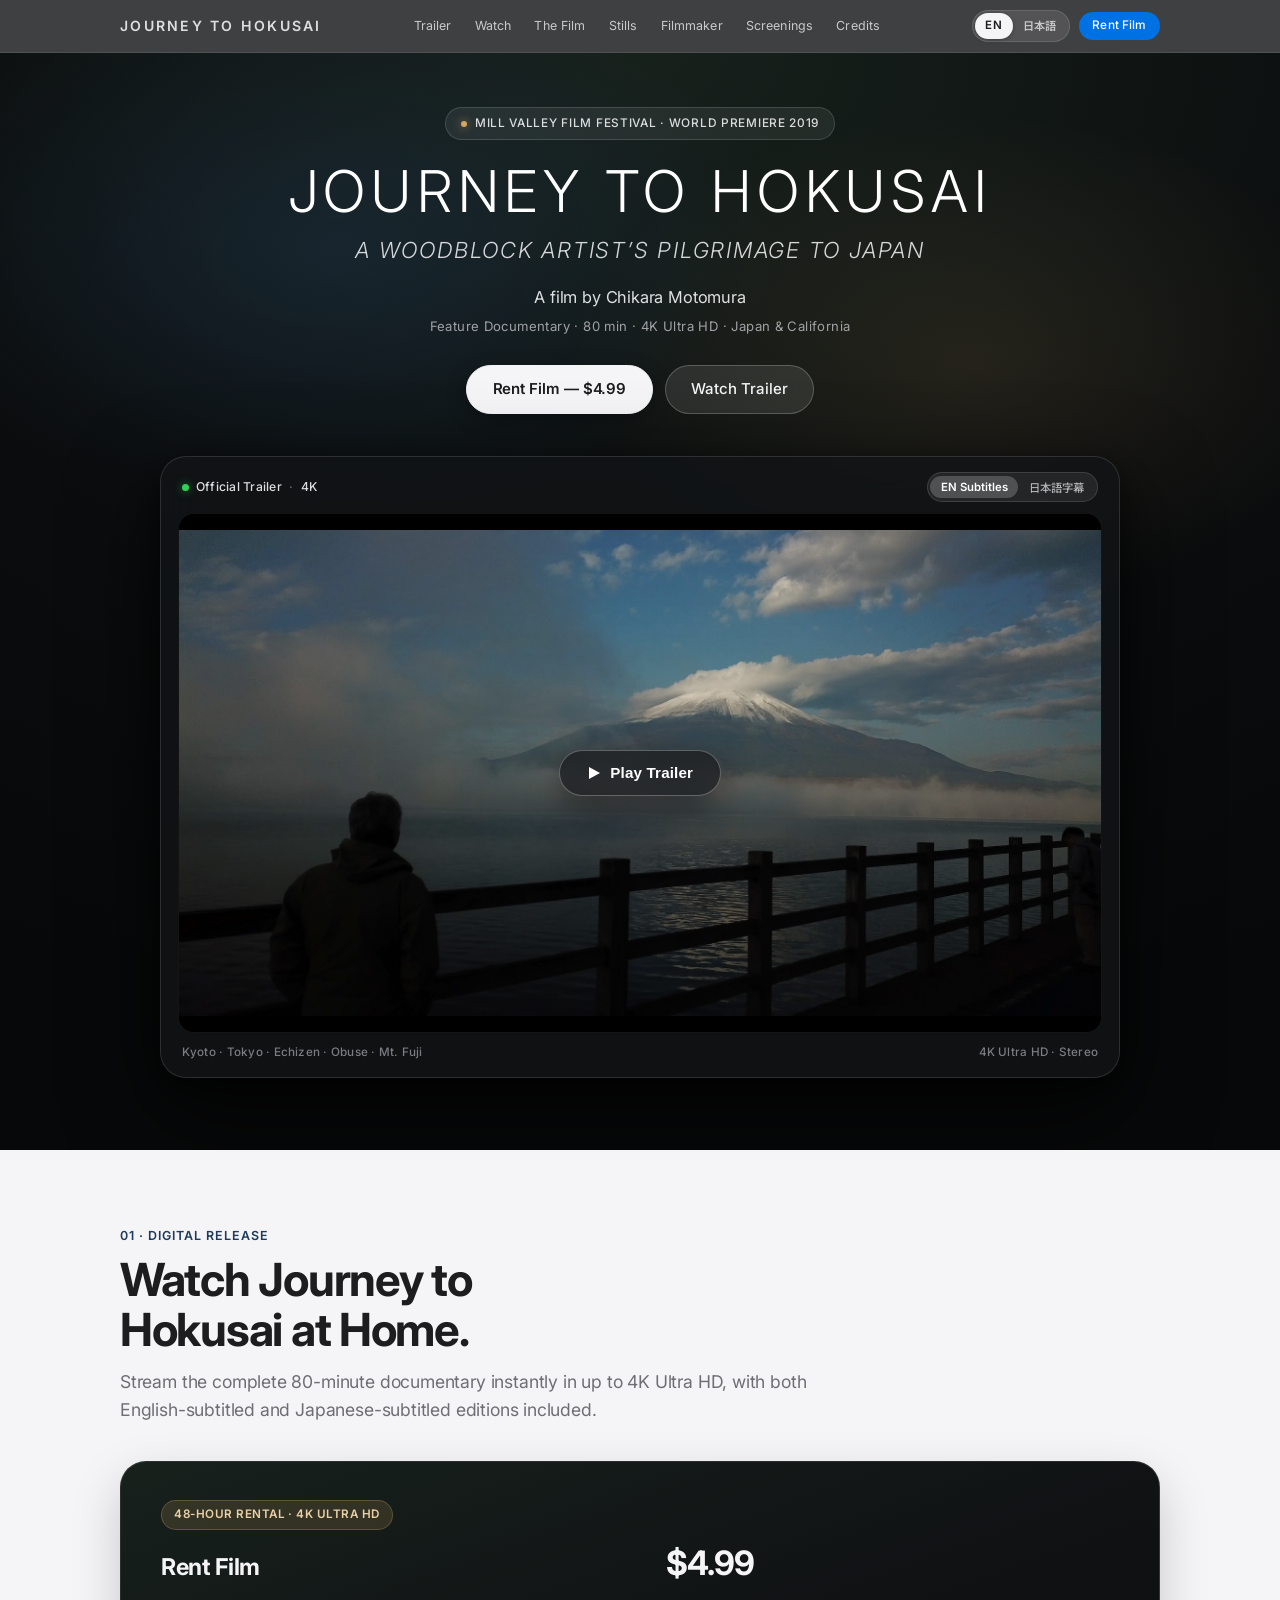
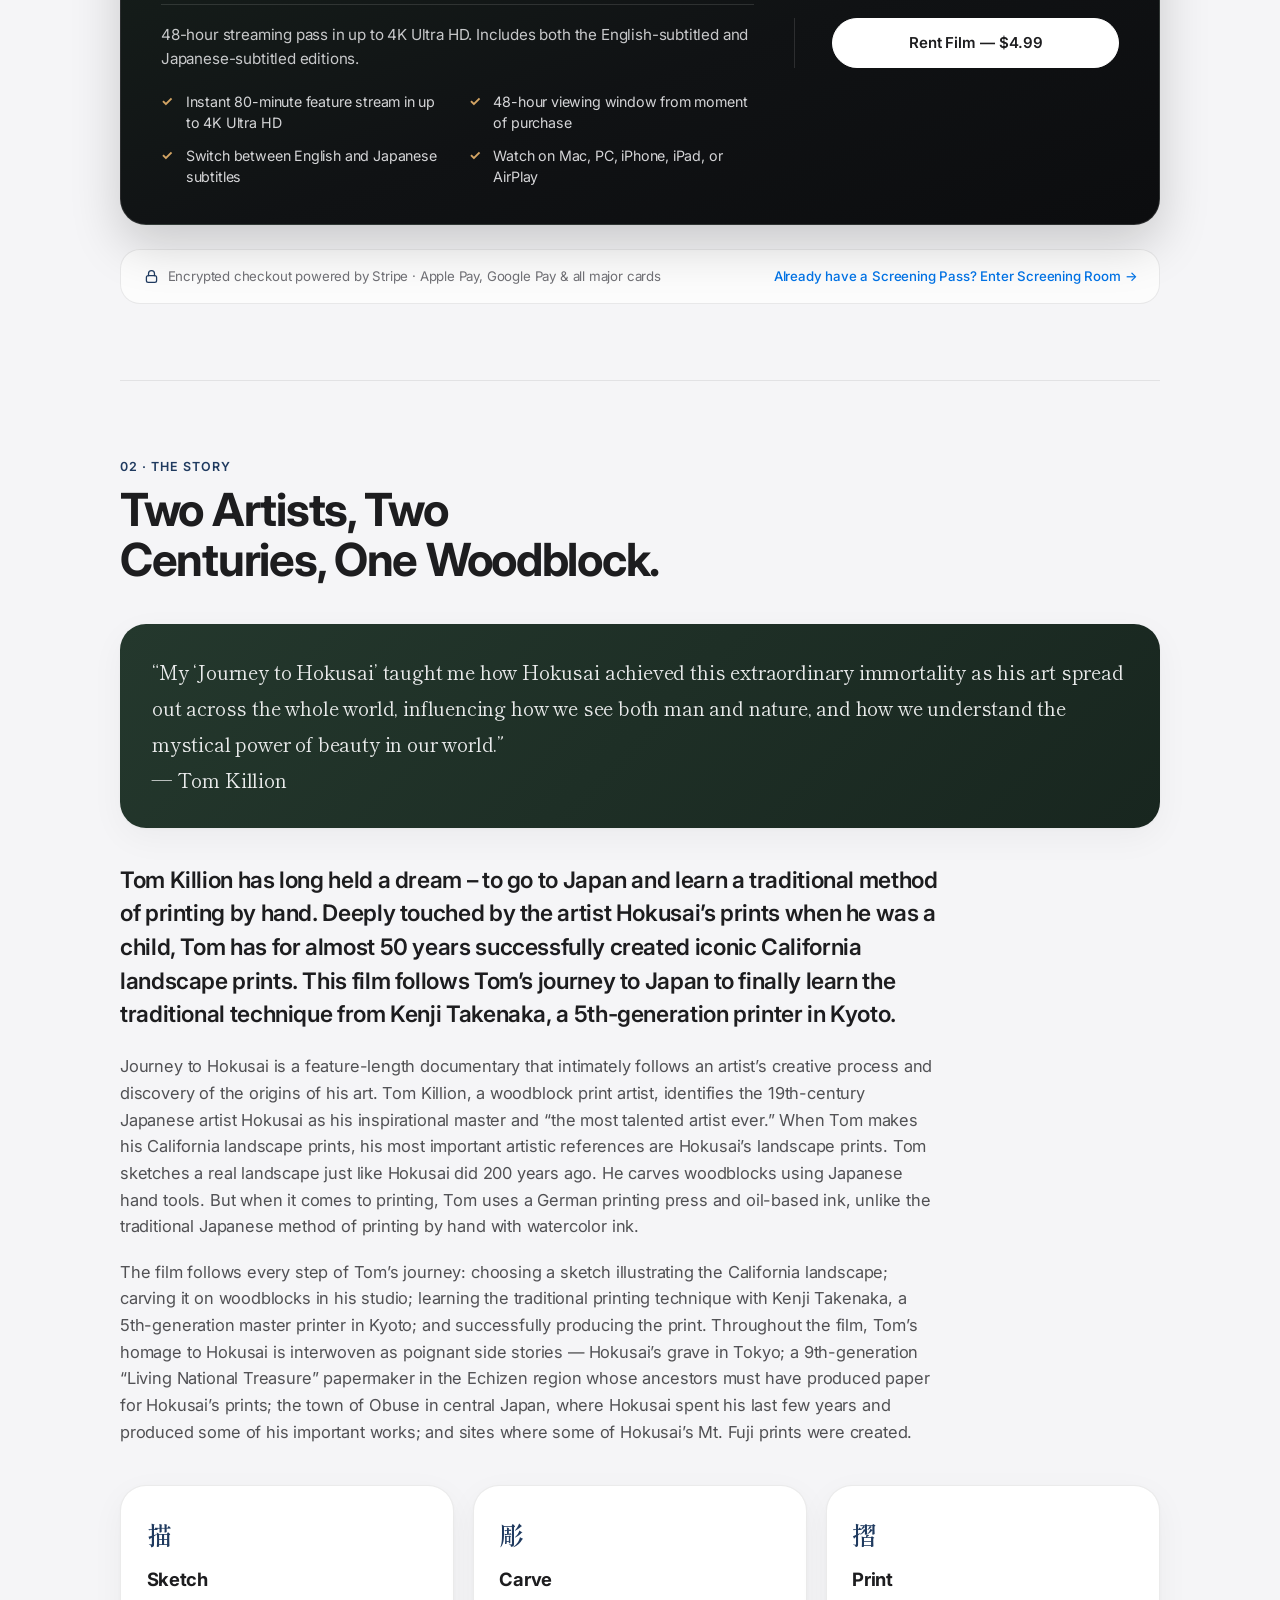
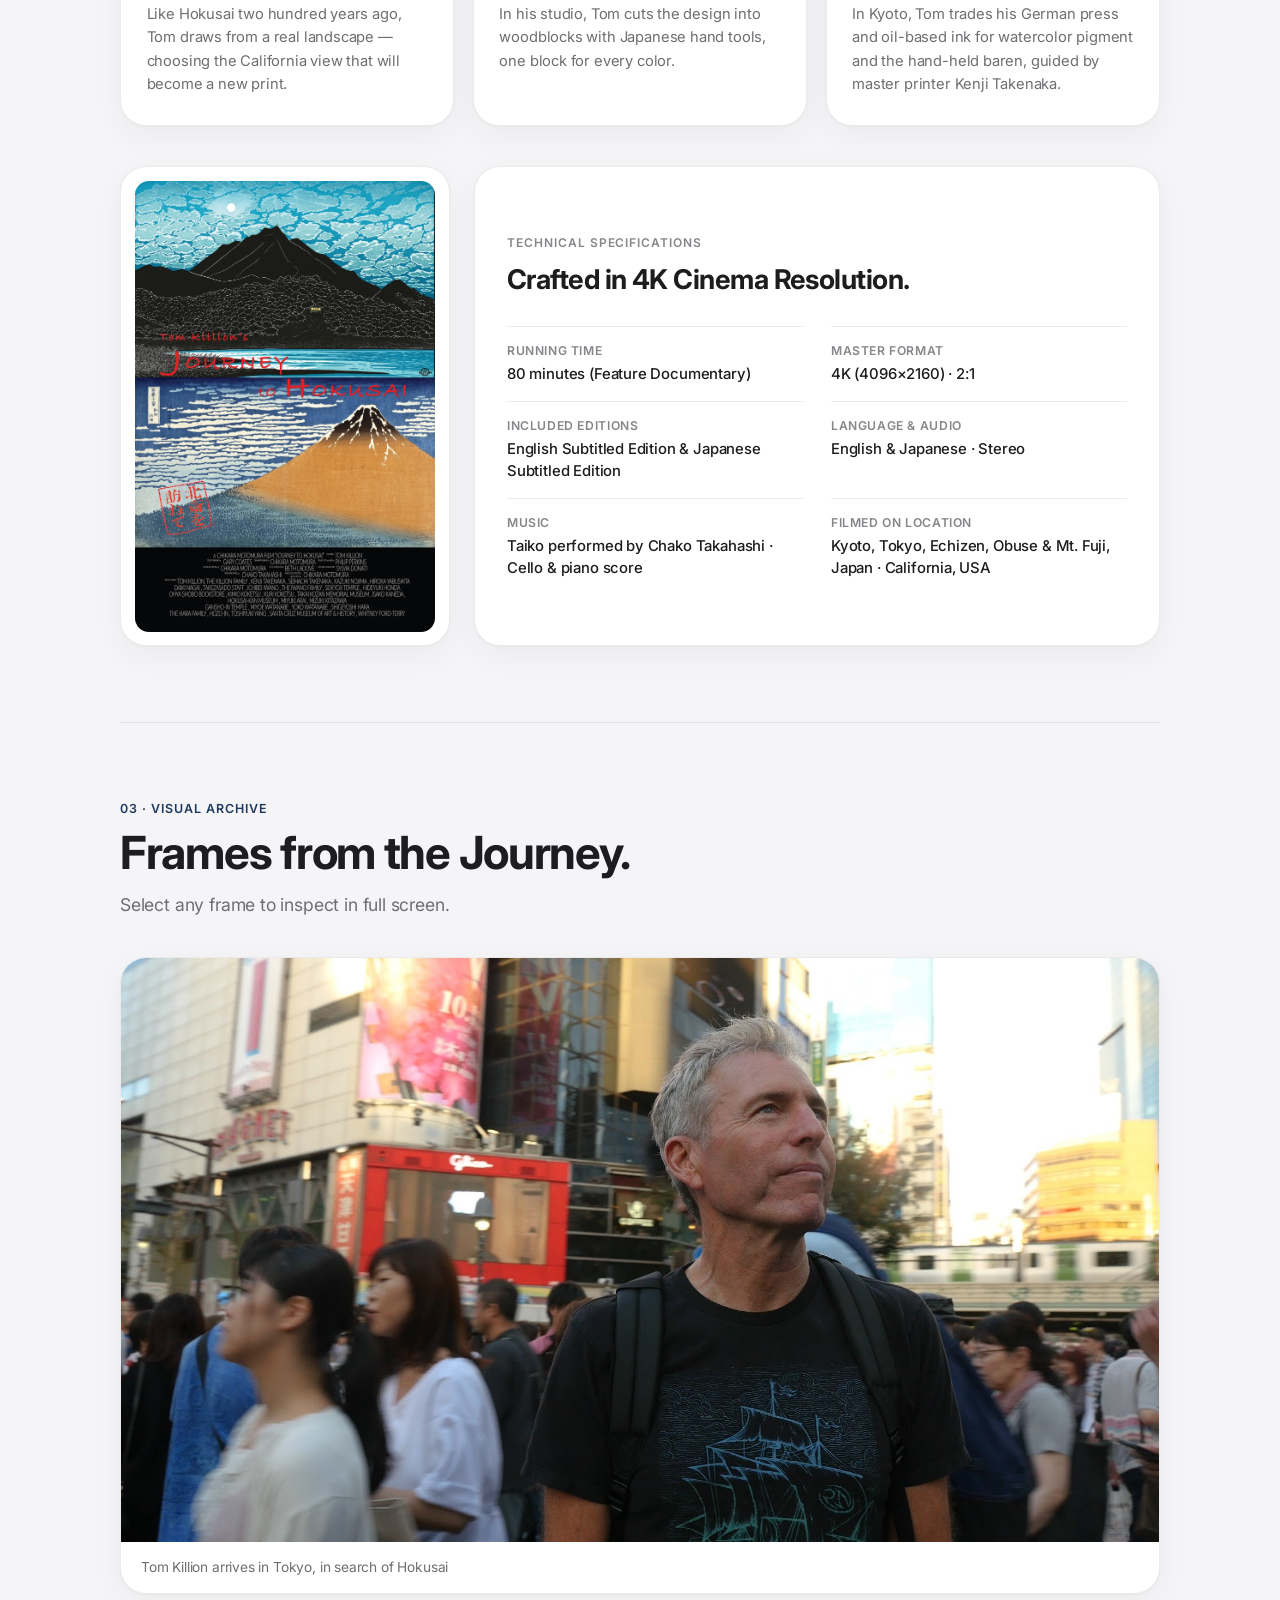
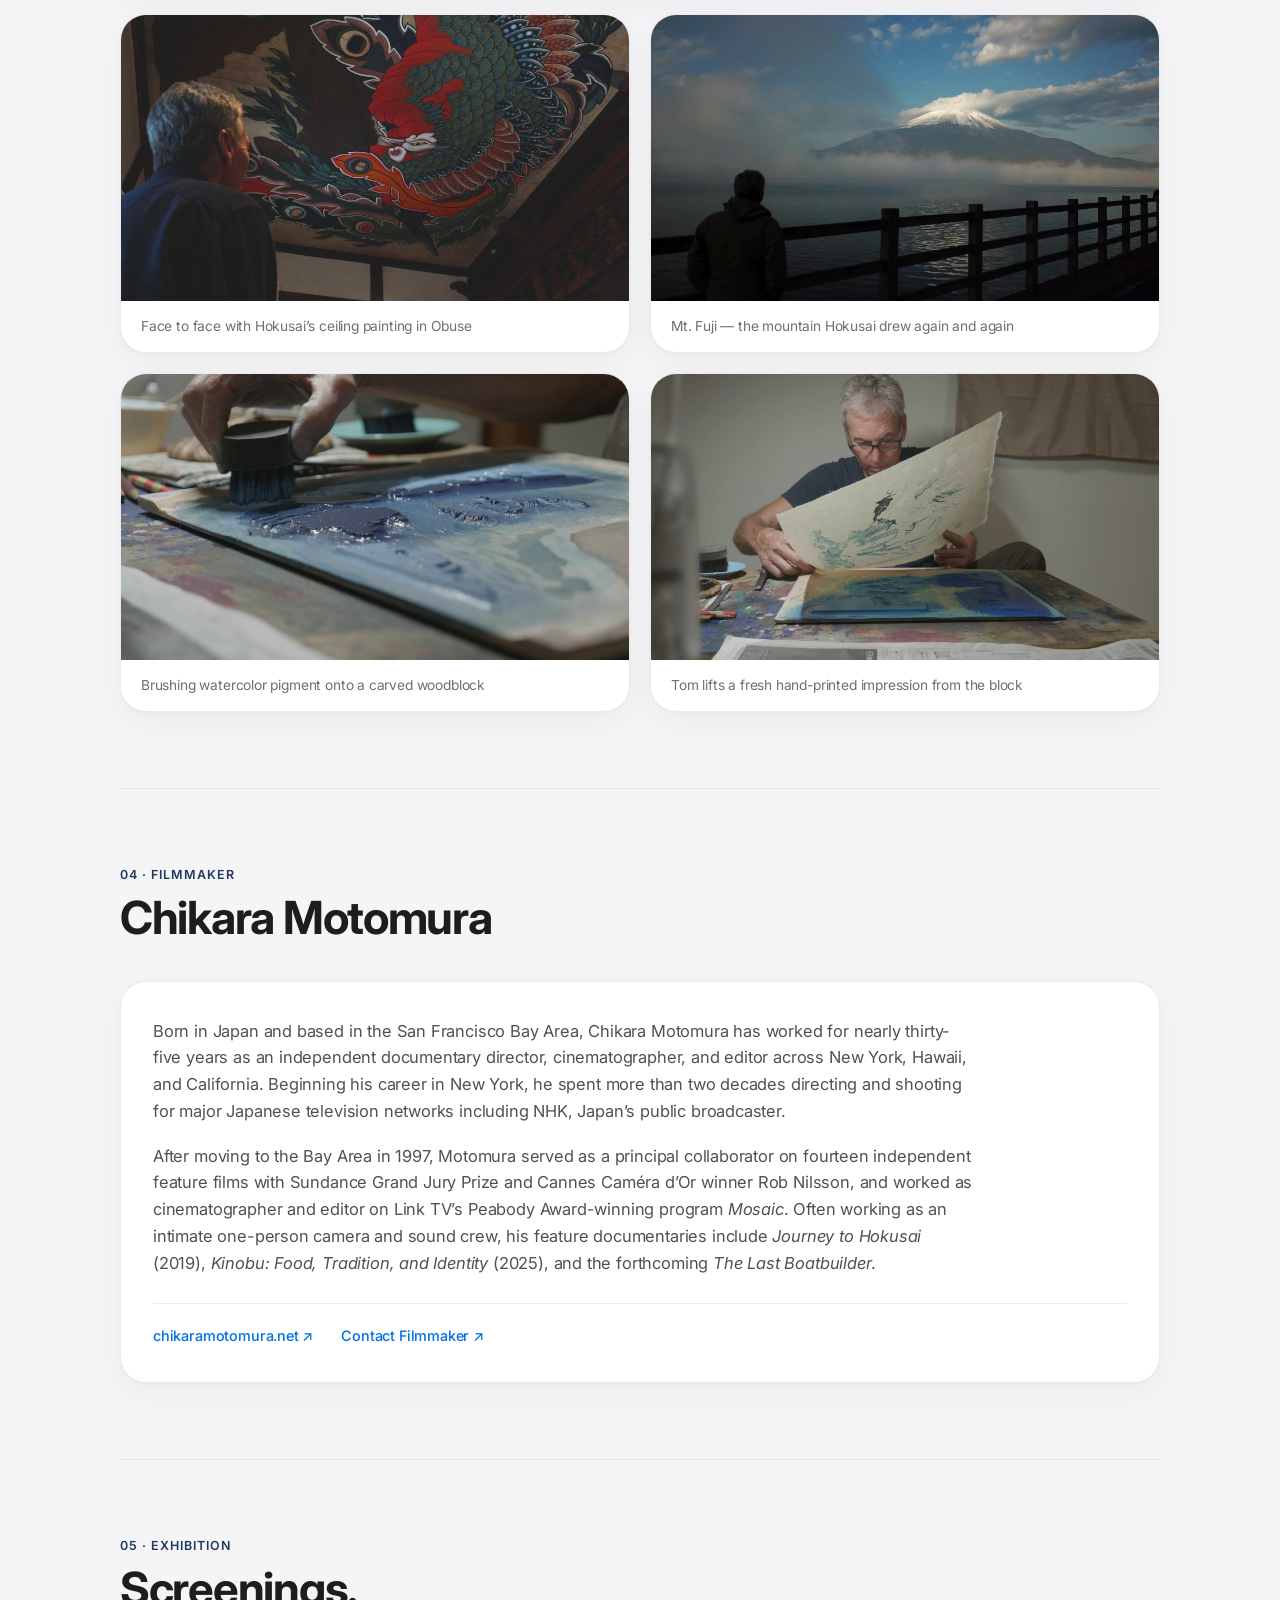
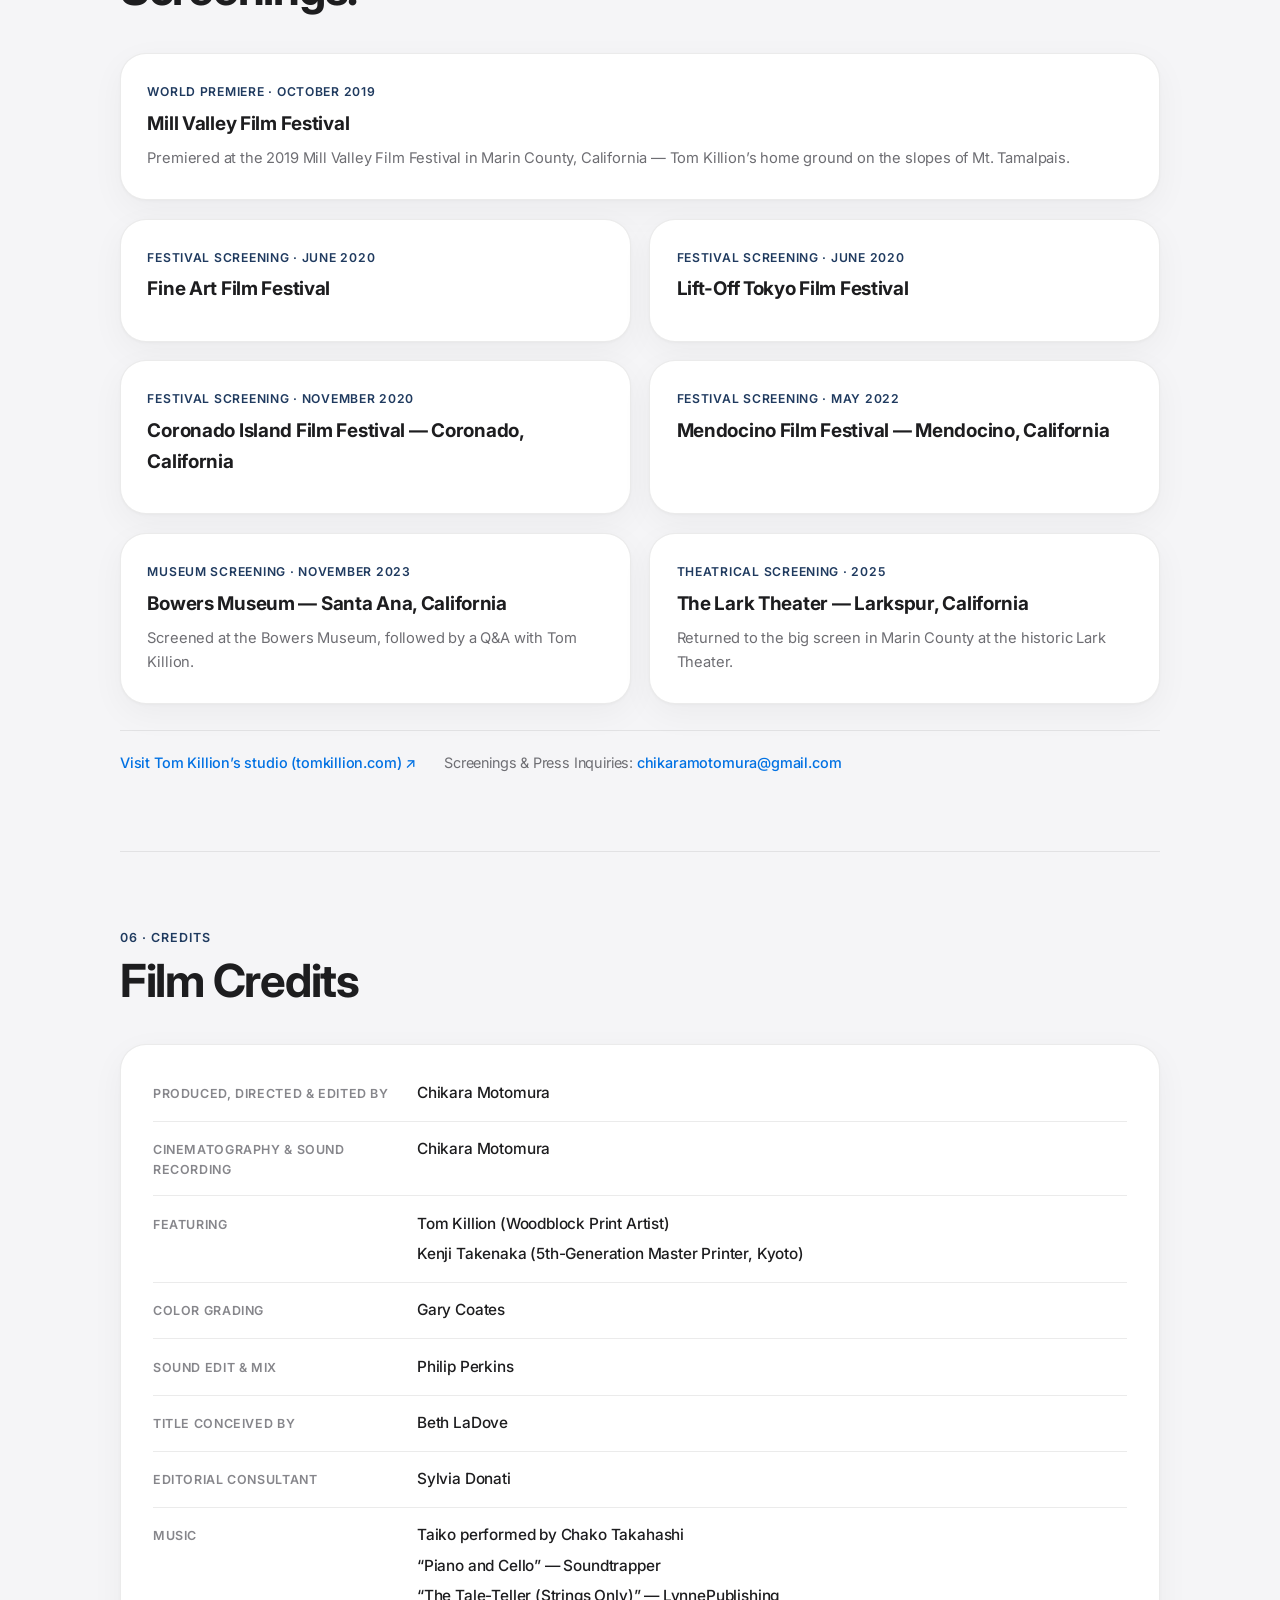
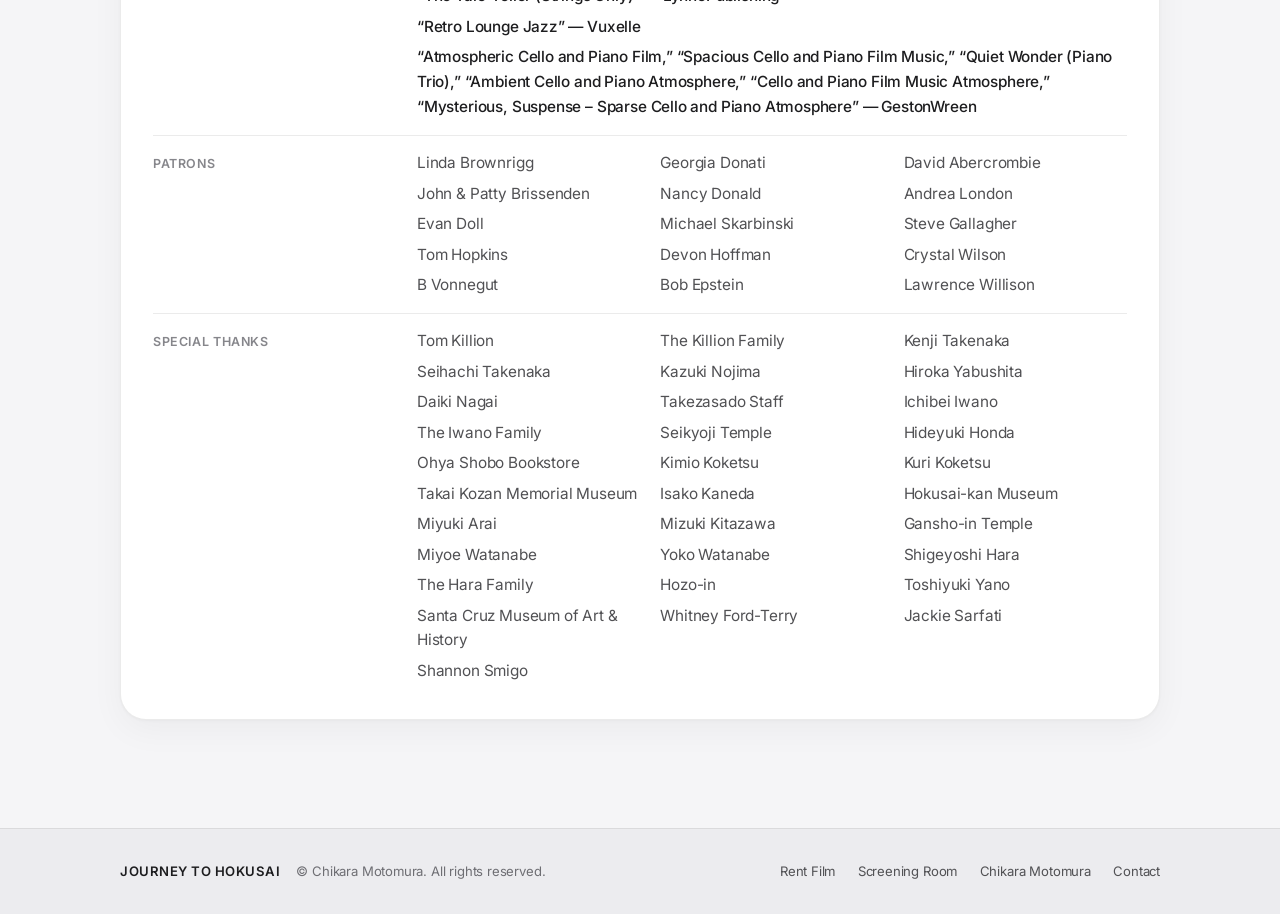
==== index.html @ 867cf347 "Master format: 4K (4096x2160), 2:1" ====
<!doctype html>
<html lang="en">
<head>
  <meta charset="utf-8">
  <meta name="viewport" content="width=device-width, initial-scale=1, viewport-fit=cover">
  <title>JOURNEY TO HOKUSAI — A woodblock artist’s pilgrimage to Japan | A film by Chikara Motomura</title>
  <meta name="description" content="JOURNEY TO HOKUSAI (80 min, 4K) — A feature documentary by Chikara Motomura following woodblock print artist Tom Killion to Japan to learn traditional hand-printing from Kyoto master printer Kenji Takenaka. Rent and stream in 4K for $4.99.">
  <link rel="canonical" href="https://journeytohokusaifilm.com/">

  <!-- Open Graph / Social Preview -->
  <meta property="og:type" content="video.movie">
  <meta property="og:site_name" content="JOURNEY TO HOKUSAI">
  <meta property="og:url" content="https://journeytohokusaifilm.com/">
  <meta property="og:title" content="JOURNEY TO HOKUSAI — A film by Chikara Motomura">
  <meta property="og:description" content="Woodblock artist Tom Killion travels to Japan to learn traditional hand-printing and follow the footsteps of Hokusai. 80 min · 4K. Rent &amp; stream ($4.99).">
  <meta property="og:image" content="https://journeytohokusaifilm.com/assets/og-card.jpg">
  <meta property="og:image:width" content="1200">
  <meta property="og:image:height" content="675">
  <meta property="og:image:alt" content="A figure on a lakeside boardwalk facing Mt. Fuji">

  <!-- Twitter Card -->
  <meta name="twitter:card" content="summary_large_image">
  <meta name="twitter:title" content="JOURNEY TO HOKUSAI — A film by Chikara Motomura">
  <meta name="twitter:description" content="Woodblock artist Tom Killion’s pilgrimage to Japan in the footsteps of Hokusai. Rent &amp; stream in 4K ($4.99).">
  <meta name="twitter:image" content="https://journeytohokusaifilm.com/assets/og-card.jpg">

  <link rel="icon" type="image/svg+xml" href="assets/favicon.svg">
  <meta name="theme-color" content="#090a0b">

  <link rel="preconnect" href="https://fonts.googleapis.com">
  <link rel="preconnect" href="https://fonts.gstatic.com" crossorigin>
  <link href="https://fonts.googleapis.com/css2?family=Inter:wght@300;400;500;600;700&family=Noto+Sans+JP:wght@400;500;600;700&family=Shippori+Mincho:wght@400;500;600&display=swap" rel="stylesheet">

  <link rel="stylesheet" href="styles.css?v=20261127">
</head>
<body id="top">
  <a class="skip-link" href="#watch" data-i18n="skip">Skip to rental pass</a>

  <nav class="site-nav" aria-label="Primary">
    <div class="site-nav-inner">
      <a class="site-nav-brand" href="#top" aria-label="JOURNEY TO HOKUSAI Home">
        <span class="brand-roman">Journey to Hokusai</span>
      </a>

      <div class="site-nav-links" id="site-nav-links">
        <a href="#trailer" data-i18n="nav.trailer">Trailer</a>
        <a href="#watch" data-i18n="nav.watch">Watch</a>
        <a href="#film" data-i18n="nav.film">The Film</a>
        <a href="#stills" data-i18n="nav.stills">Stills</a>
        <a href="#director" data-i18n="nav.director">Filmmaker</a>
        <a href="#screenings" data-i18n="nav.screenings">Screenings</a>
        <a href="#credits" data-i18n="nav.credits">Credits</a>
      </div>

      <div class="site-nav-controls">
        <div class="lang-switch" role="group" aria-label="Language">
          <button type="button" class="lang-btn is-active" data-set-lang="en" aria-pressed="true" lang="en">EN</button>
          <button type="button" class="lang-btn" data-set-lang="ja" aria-pressed="false" lang="ja">日本語</button>
        </div>

        <a class="nav-watch-pill" href="#watch" data-i18n="nav.cta">Rent Film</a>

        <button
          type="button"
          class="menu-toggle"
          id="menu-toggle"
          aria-expanded="false"
          aria-controls="site-nav-links"
          data-i18n="nav.menu"
        >Menu</button>
      </div>
    </div>
  </nav>

  <!-- 1. HERO & OFFICIAL 4K TRAILER -->
  <header class="hero">
    <div class="hero-ambient" aria-hidden="true"></div>
    <div class="hero-inner">
      <div class="hero-header">
        <div class="laurel-pill">
          <span class="laurel-dot" aria-hidden="true"></span>
          <span data-i18n="hero.laurel">Mill Valley Film Festival · World Premiere 2019</span>
        </div>

        <h1 class="hero-title">
          <span class="hero-title-roman">Journey to Hokusai</span>
        </h1>

        <p class="hero-subtitle" data-i18n="hero.subtitle">A woodblock artist’s pilgrimage to Japan</p>
        <p class="hero-byline" data-i18n="hero.byline">A film by Chikara Motomura</p>
        <p class="hero-facts" data-i18n-html="hero.facts">
          Feature Documentary &middot; <span class="nowrap">80 min</span> &middot; <span class="nowrap">4K Ultra HD</span> &middot; <span class="nowrap">Japan &amp; California</span>
        </p>

        <div class="hero-actions">
          <a class="btn btn--hero-primary" href="#watch" data-hero-rent>
            <span data-i18n="hero.ctaRent">Rent Film — $4.99</span>
          </a>
          <a class="btn btn--hero-secondary" href="#trailer">
            <span data-i18n="hero.ctaTrailer">Watch Trailer</span>
          </a>
        </div>
      </div>

      <div class="trailer-stage" id="trailer">
        <div class="cinema-frame" role="region" aria-label="JOURNEY TO HOKUSAI official trailer" data-i18n-aria="trailer.regionAria">
          <div class="cinema-bar cinema-bar--top">
            <div class="cinema-meta">
              <span class="cinema-live-dot" aria-hidden="true"></span>
              <span data-i18n="trailer.kicker">Official Trailer</span>
              <span class="cinema-sep" aria-hidden="true">&middot;</span>
              <span class="cinema-duration">4K</span>
            </div>

            <div class="sub-toggle" role="group" aria-label="Trailer subtitle version" data-i18n-aria="trailer.subGroupAria">
              <button
                type="button"
                class="sub-btn is-active"
                data-trailer-ver="en"
                aria-pressed="true"
                data-i18n="trailer.subEn"
              >EN Subtitles</button>
              <button
                type="button"
                class="sub-btn"
                data-trailer-ver="ja"
                aria-pressed="false"
                data-i18n="trailer.subJa"
              >日本語字幕</button>
            </div>
          </div>

          <div class="cinema-screen" id="trailer-screen">
            <video
              id="trailer-video"
              poster="assets/trailer-poster.jpg"
              preload="none"
              playsinline
            ></video>
            <button
              type="button"
              class="cinema-play-overlay"
              id="trailer-play-btn"
              aria-label="Play official trailer"
              data-i18n-aria="trailer.playAria"
            >
              <span class="cinema-play-pill">
                <span class="cinema-play-icon" aria-hidden="true"></span>
                <span data-i18n="trailer.playLabel">Play Trailer</span>
              </span>
            </button>
          </div>

          <div class="cinema-bar cinema-bar--bottom" aria-hidden="true">
            <span data-i18n="trailer.captionLeft">Kyoto · Tokyo · Echizen · Obuse · Mt. Fuji</span>
            <span data-i18n="trailer.captionRight">4K Ultra HD · Stereo</span>
          </div>
        </div>
      </div>
    </div>
  </header>

  <main class="page-main" id="main-content">

    <!-- 2. WATCH — RENT FILM ($4.99 · 48-HOUR 4K STREAMING PASS) -->
    <section class="section" id="watch" aria-labelledby="heading-watch">
      <div class="section-intro">
        <p class="section-eyebrow" data-i18n="watch.eyebrow">01 · Digital Release</p>
        <h2 class="section-title" id="heading-watch" data-i18n="watch.heading">Watch Journey to Hokusai at Home.</h2>
        <p class="section-lead" data-i18n="watch.lead">
          Stream the complete 80-minute documentary instantly in up to 4K Ultra HD, with both English-subtitled and Japanese-subtitled editions included.
        </p>
      </div>

      <div class="tickets-grid tickets-grid--single">
        <article class="ticket-card ticket-card--featured ticket-card--single" data-tier="rent">
          <div class="ticket-body">
            <div class="ticket-badge-row">
              <span class="ticket-pill ticket-pill--accent" data-i18n="watch.rentBadge">48-Hour Rental · 4K Ultra HD</span>
            </div>

            <div class="ticket-top">
              <h3 class="ticket-label" data-tier-label>Rent Film</h3>
              <span class="ticket-price" data-tier-price>$4.99</span>
            </div>

            <p class="ticket-terms" data-tier-terms>
              48-hour streaming pass in up to 4K Ultra HD. Includes both the English-subtitled and Japanese-subtitled editions.
            </p>

            <ul class="ticket-features">
              <li data-i18n="watch.rentFeat1">Instant 80-minute feature stream in up to 4K Ultra HD</li>
              <li data-i18n="watch.rentFeat2">48-hour viewing window from moment of purchase</li>
              <li data-i18n="watch.rentFeat3">Switch between English and Japanese subtitles</li>
              <li data-i18n="watch.rentFeat4">Watch on Mac, PC, iPhone, iPad, or AirPlay</li>
            </ul>
          </div>

          <div class="ticket-action">
            <div data-tier-slot>
              <button type="button" class="btn btn--ticket-featured is-disabled" disabled aria-disabled="true">Rent Film — $4.99</button>
            </div>
            <p class="ticket-status" data-tier-status data-i18n="watch.soon">Stripe checkout opens soon</p>
          </div>
        </article>
      </div>

      <div class="checkout-trust-bar">
        <div class="trust-item">
          <svg class="trust-icon" viewBox="0 0 20 20" fill="none" aria-hidden="true">
            <rect x="4" y="9" width="12" height="8" rx="2.2" stroke="currentColor" stroke-width="1.5"/>
            <path d="M6.5 9V6.5a3.5 3.5 0 0 1 7 0V9" stroke="currentColor" stroke-width="1.5" stroke-linecap="round"/>
          </svg>
          <span data-i18n="watch.stripeNote">Encrypted checkout powered by Stripe · Apple Pay, Google Pay &amp; all major cards</span>
        </div>
        <a class="screening-room-link" href="watch.html" data-i18n="watch.enterRoom">Already have a Screening Pass? Enter Screening Room &rarr;</a>
      </div>
    </section>

    <!-- 3. THE FILM — EPIGRAPH, SYNOPSIS, PILLARS & OFFICIAL POSTER -->
    <section class="section" id="film" aria-labelledby="heading-film">
      <div class="section-intro">
        <p class="section-eyebrow" data-i18n="film.eyebrow">02 · The Story</p>
        <h2 class="section-title" id="heading-film" data-i18n="film.heading">Two Artists, Two Centuries, One Woodblock.</h2>
      </div>

      <blockquote class="kyoto-epigraph">
        <p data-i18n-html="film.epigraph">
          “My ‘Journey to Hokusai’ taught me how Hokusai achieved this extraordinary immortality as his art spread out across the whole world, influencing how we see both man and nature, and how we understand the mystical power of beauty in our world.”<br>— Tom Killion
        </p>
      </blockquote>

      <p class="logline" data-i18n="film.logline">
        Tom Killion has long held a dream – to go to Japan and learn a traditional method of printing by hand. Deeply touched by the artist Hokusai’s prints when he was a child, Tom has for almost 50 years successfully created iconic California landscape prints. This film follows Tom’s journey to Japan to finally learn the traditional technique from Kenji Takenaka, a 5th-generation printer in Kyoto.
      </p>

      <div class="prose">
        <p data-i18n="film.p1">
          Journey to Hokusai is a feature-length documentary that intimately follows an artist’s creative process and discovery of the origins of his art. Tom Killion, a woodblock print artist, identifies the 19th-century Japanese artist Hokusai as his inspirational master and “the most talented artist ever.” When Tom makes his California landscape prints, his most important artistic references are Hokusai’s landscape prints. Tom sketches a real landscape just like Hokusai did 200 years ago. He carves woodblocks using Japanese hand tools. But when it comes to printing, Tom uses a German printing press and oil-based ink, unlike the traditional Japanese method of printing by hand with watercolor ink.
        </p>
        <p data-i18n="film.p2">
          The film follows every step of Tom’s journey: choosing a sketch illustrating the California landscape; carving it on woodblocks in his studio; learning the traditional printing technique with Kenji Takenaka, a 5th-generation master printer in Kyoto; and successfully producing the print. Throughout the film, Tom’s homage to Hokusai is interwoven as poignant side stories — Hokusai’s grave in Tokyo; a 9th-generation “Living National Treasure” papermaker in the Echizen region whose ancestors must have produced paper for Hokusai’s prints; the town of Obuse in central Japan, where Hokusai spent his last few years and produced some of his important works; and sites where some of Hokusai’s Mt. Fuji prints were created.
        </p>
      </div>

      <!-- Three pillars: the woodblock process -->
      <div class="pillars-grid">
        <article class="pillar-card">
          <span class="pillar-kanji" lang="ja">描</span>
          <h3 class="pillar-title" data-i18n="film.pillar1Title">Sketch</h3>
          <p class="pillar-copy" data-i18n="film.pillar1Copy">
            Like Hokusai two hundred years ago, Tom draws from a real landscape — choosing the California view that will become a new print.
          </p>
        </article>

        <article class="pillar-card">
          <span class="pillar-kanji" lang="ja">彫</span>
          <h3 class="pillar-title" data-i18n="film.pillar2Title">Carve</h3>
          <p class="pillar-copy" data-i18n="film.pillar2Copy">
            In his studio, Tom cuts the design into woodblocks with Japanese hand tools, one block for every color.
          </p>
        </article>

        <article class="pillar-card">
          <span class="pillar-kanji" lang="ja">摺</span>
          <h3 class="pillar-title" data-i18n="film.pillar3Title">Print</h3>
          <p class="pillar-copy" data-i18n="film.pillar3Copy">
            In Kyoto, Tom trades his German press and oil-based ink for watercolor pigment and the hand-held baren, guided by master printer Kenji Takenaka.
          </p>
        </article>
      </div>

      <div class="poster-showcase">
        <figure class="poster-card">
          <img
            id="hero-poster-img"
            src="assets/poster.jpg"
            alt="JOURNEY TO HOKUSAI — Official Film Poster"
            data-i18n-alt="film.posterAlt"
            width="1400"
            height="2100"
            loading="lazy"
          >
        </figure>

        <div class="specs-card">
          <p class="specs-eyebrow" data-i18n="specs.eyebrow">Technical Specifications</p>
          <h3 class="specs-heading" data-i18n="specs.heading">Crafted in 4K Cinema Resolution.</h3>

          <dl class="specs-grid">
            <div class="spec-item">
              <dt data-i18n="specs.runtimeDt">Running Time</dt>
              <dd data-i18n="specs.runtimeDd">80 minutes (Feature Documentary)</dd>
            </div>
            <div class="spec-item">
              <dt data-i18n="specs.masterDt">Master Format</dt>
              <dd data-i18n="specs.masterDd">4K (4096×2160) · 2:1</dd>
            </div>
            <div class="spec-item">
              <dt data-i18n="specs.editionsDt">Included Editions</dt>
              <dd data-i18n="specs.editionsDd">English Subtitled Edition &amp; Japanese Subtitled Edition</dd>
            </div>
            <div class="spec-item">
              <dt data-i18n="specs.audioDt">Language &amp; Audio</dt>
              <dd data-i18n="specs.audioDd">English &amp; Japanese · Stereo</dd>
            </div>
            <div class="spec-item">
              <dt data-i18n="specs.scoreDt">Music</dt>
              <dd data-i18n="specs.scoreDd">Taiko performed by Chako Takahashi · Cello &amp; piano score</dd>
            </div>
            <div class="spec-item">
              <dt data-i18n="specs.locationDt">Filmed On Location</dt>
              <dd data-i18n="specs.locationDd">Kyoto, Tokyo, Echizen, Obuse &amp; Mt. Fuji, Japan · California, USA</dd>
            </div>
          </dl>
        </div>
      </div>
    </section>

    <!-- 4. FILM STILLS — BENTO GALLERY + LIGHTBOX -->
    <section class="section" id="stills" aria-labelledby="heading-stills">
      <div class="section-intro">
        <p class="section-eyebrow" data-i18n="stills.eyebrow">03 · Visual Archive</p>
        <h2 class="section-title" id="heading-stills" data-i18n="stills.heading">Frames from the Journey.</h2>
        <p class="section-lead" data-i18n="stills.lead">
          Select any frame to inspect in full screen.
        </p>
      </div>

      <div class="stills-bento" id="stills-grid">
        <figure class="still-card still-card--wide">
          <button type="button" class="still-trigger" data-still-index="0">
            <img src="assets/stills/tokyo-street.jpg" alt="Tom Killion standing in a crowded Tokyo street, looking up" data-i18n-alt="stills.s1Alt" loading="lazy" width="1920" height="1012">
          </button>
          <figcaption class="still-caption" data-i18n="stills.s1Cap">Tom Killion arrives in Tokyo, in search of Hokusai</figcaption>
        </figure>

        <figure class="still-card">
          <button type="button" class="still-trigger" data-still-index="1">
            <img src="assets/stills/ceiling-painting.jpg" alt="Tom Killion gazing up at a vividly colored ceiling painting of a mythical bird" data-i18n-alt="stills.s2Alt" loading="lazy" width="1920" height="1012">
          </button>
          <figcaption class="still-caption" data-i18n="stills.s2Cap">Face to face with Hokusai’s ceiling painting in Obuse</figcaption>
        </figure>

        <figure class="still-card">
          <button type="button" class="still-trigger" data-still-index="2">
            <img src="assets/stills/mt-fuji.jpg" alt="A silhouetted figure on a lakeside boardwalk facing snow-capped Mt. Fuji" data-i18n-alt="stills.s3Alt" loading="lazy" width="1920" height="1012">
          </button>
          <figcaption class="still-caption" data-i18n="stills.s3Cap">Mt. Fuji — the mountain Hokusai drew again and again</figcaption>
        </figure>

        <figure class="still-card">
          <button type="button" class="still-trigger" data-still-index="3">
            <img src="assets/stills/inking-block.jpg" alt="A brush spreading blue watercolor pigment across a carved woodblock" data-i18n-alt="stills.s4Alt" loading="lazy" width="1920" height="1012">
          </button>
          <figcaption class="still-caption" data-i18n="stills.s4Cap">Brushing watercolor pigment onto a carved woodblock</figcaption>
        </figure>

        <figure class="still-card">
          <button type="button" class="still-trigger" data-still-index="4">
            <img src="assets/stills/fresh-print.jpg" alt="Tom Killion lifting a freshly printed sheet from the woodblock" data-i18n-alt="stills.s5Alt" loading="lazy" width="1920" height="1012">
          </button>
          <figcaption class="still-caption" data-i18n="stills.s5Cap">Tom lifts a fresh hand-printed impression from the block</figcaption>
        </figure>
      </div>
    </section>

    <!-- 5. FILMMAKER — CHIKARA MOTOMURA -->
    <section class="section" id="director" aria-labelledby="heading-director">
      <div class="section-intro">
        <p class="section-eyebrow" data-i18n="director.eyebrow">04 · Filmmaker</p>
        <h2 class="section-title" id="heading-director" data-i18n="director.heading">Chikara Motomura</h2>
      </div>

      <div class="director-card">
        <div class="prose">
          <p data-i18n="director.p1">
            Born in Japan and based in the San Francisco Bay Area, Chikara Motomura has worked for nearly thirty-five years as an independent documentary director, cinematographer, and editor across New York, Hawaii, and California. Beginning his career in New York, he spent more than two decades directing and shooting for major Japanese television networks including NHK, Japan’s public broadcaster.
          </p>
          <p data-i18n-html="director.p2">
            After moving to the Bay Area in 1997, Motomura served as a principal collaborator on fourteen independent feature films with Sundance Grand Jury Prize and Cannes Caméra d’Or winner Rob Nilsson, and worked as cinematographer and editor on Link TV’s Peabody Award-winning program <em>Mosaic</em>. Often working as an intimate one-person camera and sound crew, his feature documentaries include <em>Journey to Hokusai</em> (2019), <em>Kinobu: Food, Tradition, and Identity</em> (2025), and the forthcoming <em>The Last Boatbuilder</em>.
          </p>
        </div>

        <div class="inline-links">
          <a href="https://www.chikaramotomura.net" data-site-director target="_blank" rel="noopener" data-i18n="director.siteLink">chikaramotomura.net &nearr;</a>
          <a href="mailto:chikaramotomura@gmail.com" data-site-email data-i18n="director.contactLink">Contact Filmmaker &nearr;</a>
        </div>
      </div>
    </section>

    <!-- 6. SCREENINGS -->
    <section class="section" id="screenings" aria-labelledby="heading-screenings">
      <div class="section-intro">
        <p class="section-eyebrow" data-i18n="screenings.eyebrow">05 · Exhibition</p>
        <h2 class="section-title" id="heading-screenings" data-i18n="screenings.heading">Screenings.</h2>
      </div>

      <div class="events-grid">
        <article class="event-card event-card--wide">
          <p class="event-meta" data-i18n="screenings.s1Meta">World Premiere · October 2019</p>
          <h3 class="event-title" data-i18n="screenings.s1Title">Mill Valley Film Festival</h3>
          <p class="event-detail" data-i18n="screenings.s1Detail">
            Premiered at the 2019 Mill Valley Film Festival in Marin County, California — Tom Killion’s home ground on the slopes of Mt. Tamalpais.
          </p>
        </article>

        <article class="event-card">
          <p class="event-meta" data-i18n="screenings.s4Meta">Festival Screening · June 2020</p>
          <h3 class="event-title" data-i18n="screenings.s4Title">Fine Art Film Festival</h3>
        </article>

        <article class="event-card">
          <p class="event-meta" data-i18n="screenings.s5Meta">Festival Screening · June 2020</p>
          <h3 class="event-title" data-i18n="screenings.s5Title">Lift-Off Tokyo Film Festival</h3>
        </article>

        <article class="event-card">
          <p class="event-meta" data-i18n="screenings.s6Meta">Festival Screening · November 2020</p>
          <h3 class="event-title" data-i18n="screenings.s6Title">Coronado Island Film Festival — Coronado, California</h3>
        </article>

        <article class="event-card">
          <p class="event-meta" data-i18n="screenings.s7Meta">Festival Screening · May 2022</p>
          <h3 class="event-title" data-i18n="screenings.s7Title">Mendocino Film Festival — Mendocino, California</h3>
        </article>

        <article class="event-card">
          <p class="event-meta" data-i18n="screenings.s2Meta">Museum Screening · November 2023</p>
          <h3 class="event-title" data-i18n="screenings.s2Title">Bowers Museum — Santa Ana, California</h3>
          <p class="event-detail" data-i18n="screenings.s2Detail">
            Screened at the Bowers Museum, followed by a Q&amp;A with Tom Killion.
          </p>
        </article>

        <article class="event-card">
          <p class="event-meta" data-i18n="screenings.s3Meta">Theatrical Screening · 2025</p>
          <h3 class="event-title" data-i18n="screenings.s3Title">The Lark Theater — Larkspur, California</h3>
          <p class="event-detail" data-i18n="screenings.s3Detail">
            Returned to the big screen in Marin County at the historic Lark Theater.
          </p>
        </article>
      </div>

      <div class="inline-links">
        <a href="https://www.tomkillion.com" data-site-restaurant target="_blank" rel="noopener" data-i18n="screenings.artistLink">Visit Tom Killion’s studio (tomkillion.com) &nearr;</a>
        <span><span data-i18n="screenings.inquiries">Screenings &amp; Press Inquiries:</span> <a href="mailto:chikaramotomura@gmail.com" data-site-email="text">chikaramotomura@gmail.com</a></span>
      </div>
    </section>

    <!-- 7. CREDITS -->
    <section class="section" id="credits" aria-labelledby="heading-credits">
      <div class="section-intro">
        <p class="section-eyebrow" data-i18n="credits.eyebrow">06 · Credits</p>
        <h2 class="section-title" id="heading-credits" data-i18n="credits.heading">Film Credits</h2>
      </div>

      <div class="credits-card">
        <dl class="credits-list">
          <div class="credits-row">
            <dt data-i18n="credits.prodDirEdDt">Produced, Directed &amp; Edited By</dt>
            <dd data-i18n="credits.prodDirEdDd">Chikara Motomura</dd>
          </div>
          <div class="credits-row">
            <dt data-i18n="credits.camSoundDt">Cinematography &amp; Sound Recording</dt>
            <dd data-i18n="credits.camSoundDd">Chikara Motomura</dd>
          </div>
          <div class="credits-row">
            <dt data-i18n="credits.featuringDt">Featuring</dt>
            <dd class="credits-lines" data-i18n-html="credits.featuringDd">
              <span class="credits-line">Tom Killion (Woodblock Print Artist)</span>
              <span class="credits-line">Kenji Takenaka (5th-Generation Master Printer, Kyoto)</span>
            </dd>
          </div>
          <div class="credits-row">
            <dt data-i18n="credits.colorDt">Color Grading</dt>
            <dd data-i18n="credits.colorDd">Gary Coates</dd>
          </div>
          <div class="credits-row">
            <dt data-i18n="credits.soundDt">Sound Edit &amp; Mix</dt>
            <dd data-i18n="credits.soundDd">Philip Perkins</dd>
          </div>
          <div class="credits-row">
            <dt data-i18n="credits.titleDt">Title Conceived By</dt>
            <dd data-i18n="credits.titleDd">Beth LaDove</dd>
          </div>
          <div class="credits-row">
            <dt data-i18n="credits.editConsultDt">Editorial Consultant</dt>
            <dd data-i18n="credits.editConsultDd">Sylvia Donati</dd>
          </div>
          <div class="credits-row">
            <dt data-i18n="credits.musicDt">Music</dt>
            <dd class="credits-lines" data-i18n-html="credits.musicDd">
              <span class="credits-line">Taiko performed by Chako Takahashi</span>
              <span class="credits-line">“Piano and Cello” — Soundtrapper</span>
              <span class="credits-line">“The Tale-Teller (Strings Only)” — LynnePublishing</span>
              <span class="credits-line">“Retro Lounge Jazz” — Vuxelle</span>
              <span class="credits-line">“Atmospheric Cello and Piano Film,” “Spacious Cello and Piano Film Music,” “Quiet Wonder (Piano Trio),” “Ambient Cello and Piano Atmosphere,” “Cello and Piano Film Music Atmosphere,” “Mysterious, Suspense – Sparse Cello and Piano Atmosphere” — GestonWreen</span>
            </dd>
          </div>
          <div class="credits-row">
            <dt data-i18n="credits.patronsDt">Patrons</dt>
            <dd data-i18n-html="credits.patronsDd">
              <span class="credits-thanks-grid"><span>Linda Brownrigg</span><span>Georgia Donati</span><span>David Abercrombie</span><span>John &amp; Patty Brissenden</span><span>Nancy Donald</span><span>Andrea London</span><span>Evan Doll</span><span>Michael Skarbinski</span><span>Steve Gallagher</span><span>Tom Hopkins</span><span>Devon Hoffman</span><span>Crystal Wilson</span><span>B Vonnegut</span><span>Bob Epstein</span><span>Lawrence Willison</span></span>
            </dd>
          </div>
          <div class="credits-row">
            <dt data-i18n="credits.thanksDt">Special Thanks</dt>
            <dd data-i18n-html="credits.thanksDd">
              <span class="credits-thanks-grid"><span>Tom Killion</span><span>The Killion Family</span><span>Kenji Takenaka</span><span>Seihachi Takenaka</span><span>Kazuki Nojima</span><span>Hiroka Yabushita</span><span>Daiki Nagai</span><span>Takezasado Staff</span><span>Ichibei Iwano</span><span>The Iwano Family</span><span>Seikyoji Temple</span><span>Hideyuki Honda</span><span>Ohya Shobo Bookstore</span><span>Kimio Koketsu</span><span>Kuri Koketsu</span><span>Takai Kozan Memorial Museum</span><span>Isako Kaneda</span><span>Hokusai-kan Museum</span><span>Miyuki Arai</span><span>Mizuki Kitazawa</span><span>Gansho-in Temple</span><span>Miyoe Watanabe</span><span>Yoko Watanabe</span><span>Shigeyoshi Hara</span><span>The Hara Family</span><span>Hozo-in</span><span>Toshiyuki Yano</span><span>Santa Cruz Museum of Art &amp; History</span><span>Whitney Ford-Terry</span><span>Jackie Sarfati</span><span>Shannon Smigo</span></span>
            </dd>
          </div>
        </dl>
      </div>
    </section>

  </main>

  <!-- LIGHTBOX MODAL FOR FILM STILLS -->
  <div class="lightbox" id="still-lightbox" role="dialog" aria-modal="true" aria-label="Film still viewer" hidden>
    <div class="lightbox-backdrop" data-lightbox-close></div>
    <div class="lightbox-content">
      <div class="lightbox-toolbar">
        <span class="lightbox-counter" id="lightbox-counter">1 / 5</span>
        <button type="button" class="lightbox-close" id="lightbox-close" data-i18n="stills.close">Close</button>
      </div>
      <div class="lightbox-stage">
        <button type="button" class="lightbox-nav lightbox-nav--prev" id="lightbox-prev" aria-label="Previous still">&lsaquo;</button>
        <img id="lightbox-img" src="" alt="">
        <button type="button" class="lightbox-nav lightbox-nav--next" id="lightbox-next" aria-label="Next still">&rsaquo;</button>
      </div>
      <p class="lightbox-caption" id="lightbox-caption"></p>
    </div>
  </div>

  <footer class="site-footer">
    <div class="footer-inner">
      <div class="footer-brand-group">
        <span class="footer-brand">JOURNEY TO HOKUSAI</span>
        <span class="footer-copy" data-i18n="footer.rights">&copy; Chikara Motomura. All rights reserved.</span>
      </div>

      <div class="footer-links">
        <a href="#watch" data-i18n="footer.watch">Rent Film</a>
        <a href="watch.html" data-i18n="footer.room">Screening Room</a>
        <a href="https://www.chikaramotomura.net" data-site-director target="_blank" rel="noopener">Chikara Motomura</a>
        <a href="mailto:chikaramotomura@gmail.com" data-site-email data-i18n="footer.contact">Contact</a>
      </div>
    </div>
  </footer>

  <script src="config.js?v=20261127"></script>
  <script src="site.js?v=20261127"></script>
</body>
</html>
---- styles.css ----
/* ==========================================================================
   JOURNEY TO HOKUSAI
   Apple Modern Design System · Responsive · Accessible · Bilingual (EN / 日本語)
   ========================================================================== */

:root {
  /* Apple Modern Palette + Hokusai Indigo Accents */
  --cinema-bg: #08090a;
  --cinema-elevated: #121416;
  --cinema-glass: rgba(22, 24, 27, 0.72);
  --cinema-border: rgba(255, 255, 255, 0.12);
  --cinema-border-strong: rgba(255, 255, 255, 0.22);

  --canvas: #f5f5f7;
  --surface: #ffffff;
  --surface-subtle: #fbfbfd;

  --ink: #1d1d1f;
  --ink-secondary: #515154;
  --ink-muted: #6e6e73;
  --ink-soft: #86868b;

  --hero-text: #f5f5f7;
  --hero-muted: #a1a1a6;
  --hero-dim: #7c7c82;

  --kyoto-pine: #1f3a5f; /* Hokusai Prussian blue (bero-ai) */
  --kyoto-pine-light: #2f5a8a;
  --kyoto-sage-tint: rgba(31, 58, 95, 0.08);
  --kyoto-lantern: #d4a564;

  --apple-blue: #0071e3;
  --apple-blue-hover: #0077ed;

  --hairline: rgba(0, 0, 0, 0.08);
  --hairline-strong: rgba(0, 0, 0, 0.14);

  --shadow-card: 0 10px 34px rgba(0, 0, 0, 0.045), 0 1px 3px rgba(0, 0, 0, 0.03);
  --shadow-card-hover: 0 20px 48px rgba(0, 0, 0, 0.085), 0 2px 6px rgba(0, 0, 0, 0.04);
  --shadow-cinema: 0 34px 90px rgba(0, 0, 0, 0.72), 0 8px 24px rgba(0, 0, 0, 0.45);

  --radius-xl: 26px;
  --radius-lg: 20px;
  --radius-md: 14px;
  --radius-pill: 980px;

  --font-sans: -apple-system, BlinkMacSystemFont, "SF Pro Display", "SF Pro Text", "Inter", "Hiragino Kaku Gothic ProN", "Noto Sans JP", "Helvetica Neue", Arial, sans-serif;
  --font-ja-sans: "Hiragino Kaku Gothic ProN", "Noto Sans JP", "Yu Gothic", -apple-system, BlinkMacSystemFont, sans-serif;
  --font-mincho: "Shippori Mincho", "Hiragino Mincho ProN", "Yu Mincho", Georgia, serif;

  --max-wide: 1080px;
  --max-reading: 820px;
}

*,
*::before,
*::after {
  box-sizing: border-box;
}

html {
  font-size: 16px;
  scroll-behavior: smooth;
  -webkit-text-size-adjust: 100%;
  background-color: var(--canvas);
  color: var(--ink);
}

@media (prefers-reduced-motion: reduce) {
  html {
    scroll-behavior: auto;
  }
  *,
  *::before,
  *::after {
    animation-duration: 0.001ms !important;
    animation-iteration-count: 1 !important;
    transition-duration: 0.001ms !important;
  }
}

body {
  margin: 0;
  font-family: var(--font-sans);
  font-weight: 400;
  line-height: 1.62;
  letter-spacing: -0.011em;
  color: var(--ink);
  background-color: var(--canvas);
  overflow-x: clip;
  text-rendering: optimizeLegibility;
  -webkit-font-smoothing: antialiased;
  -moz-osx-font-smoothing: grayscale;
}

html[lang="ja"] body {
  font-family: var(--font-ja-sans);
  line-height: 1.82;
  letter-spacing: 0.01em;
}

img,
iframe,
video {
  display: block;
  max-width: 100%;
}

[hidden] {
  display: none !important;
}

a {
  color: inherit;
  text-underline-offset: 0.2em;
  text-decoration-thickness: 1px;
}

.nowrap {
  white-space: nowrap;
}

.sr-only {
  position: absolute;
  width: 1px;
  height: 1px;
  padding: 0;
  margin: -1px;
  overflow: hidden;
  clip: rect(0, 0, 0, 0);
  white-space: nowrap;
  border: 0;
}

/* Focus rings */
:focus-visible {
  outline: 2px solid var(--apple-blue);
  outline-offset: 3px;
}

.site-nav :focus-visible,
.hero :focus-visible,
.watch-room :focus-visible,
.lightbox :focus-visible {
  outline: 2px solid #ffffff;
  outline-offset: 3px;
}

/* Skip link */
.skip-link {
  position: absolute;
  top: -120px;
  left: 1rem;
  z-index: 1000;
  padding: 0.6rem 1.15rem;
  background: var(--surface);
  color: var(--ink);
  border-radius: var(--radius-pill);
  font-weight: 600;
  font-size: 0.88rem;
  text-decoration: none;
  box-shadow: 0 8px 24px rgba(0, 0, 0, 0.28);
}

.skip-link:focus {
  top: 0.75rem;
}

/* ==========================================================================
   GLOBAL FROSTED-GLASS APPLE NAVIGATION BAR
   ========================================================================== */

.site-nav {
  position: sticky;
  top: 0;
  z-index: 200;
  background-color: rgba(12, 13, 15, 0.78);
  backdrop-filter: saturate(180%) blur(22px);
  -webkit-backdrop-filter: saturate(180%) blur(22px);
  border-bottom: 1px solid rgba(255, 255, 255, 0.09);
  color: var(--hero-text);
}

.site-nav-inner {
  position: relative;
  max-width: var(--max-wide);
  margin: 0 auto;
  min-height: 52px;
  padding: 0.4rem 1.25rem;
  display: flex;
  align-items: center;
  justify-content: space-between;
  gap: 0.85rem;
}

.site-nav-brand {
  display: inline-flex;
  align-items: baseline;
  gap: 0.48rem;
  text-decoration: none;
  color: var(--hero-text);
  white-space: nowrap;
}

.brand-kanji {
  font-family: var(--font-mincho);
  font-weight: 600;
  font-size: 1.04rem;
  letter-spacing: 0.06em;
  color: #ffffff;
}

.brand-roman {
  font-family: var(--font-sans);
  font-weight: 600;
  font-size: 0.88rem;
  letter-spacing: 0.16em;
  text-transform: uppercase;
  color: rgba(245, 245, 247, 0.88);
}

.site-nav-links {
  display: none;
}

/* Desktop inline links */
@media (min-width: 920px) {
  .site-nav-links {
    display: flex;
    align-items: center;
    gap: 1.45rem;
  }

  .site-nav-links a {
    font-size: 0.78rem;
    font-weight: 400;
    letter-spacing: 0.01em;
    color: rgba(245, 245, 247, 0.76);
    text-decoration: none;
    transition: color 160ms ease;
    white-space: nowrap;
  }

  .site-nav-links a:hover {
    color: #ffffff;
  }

  .menu-toggle {
    display: none !important;
  }
}

/* Mobile glass dropdown */
@media (max-width: 919px) {
  .site-nav.is-open .site-nav-links {
    position: absolute;
    top: 100%;
    left: 0;
    right: 0;
    display: flex;
    flex-direction: column;
    padding: 0.65rem 1.35rem 1.15rem;
    background: rgba(14, 15, 18, 0.96);
    backdrop-filter: saturate(180%) blur(24px);
    -webkit-backdrop-filter: saturate(180%) blur(24px);
    border-bottom: 1px solid rgba(255, 255, 255, 0.14);
    box-shadow: 0 20px 44px rgba(0, 0, 0, 0.5);
  }

  .site-nav-links a {
    padding: 0.72rem 0;
    font-size: 0.92rem;
    font-weight: 500;
    color: rgba(245, 245, 247, 0.86);
    text-decoration: none;
    border-bottom: 1px solid rgba(255, 255, 255, 0.07);
  }

  .site-nav-links a:last-child {
    border-bottom: 0;
  }
}

.site-nav-controls {
  display: flex;
  align-items: center;
  gap: 0.55rem;
}

/* Apple Segmented Language Pill Switcher */
.lang-switch {
  display: inline-flex;
  align-items: center;
  padding: 2px;
  border-radius: var(--radius-pill);
  background: rgba(255, 255, 255, 0.1);
  border: 1px solid rgba(255, 255, 255, 0.12);
}

.lang-btn {
  appearance: none;
  border: 0;
  background: transparent;
  color: rgba(245, 245, 247, 0.72);
  font-family: var(--font-sans);
  font-weight: 600;
  font-size: 0.72rem;
  letter-spacing: 0.04em;
  line-height: 1;
  min-height: 26px;
  padding: 0.28rem 0.65rem;
  border-radius: var(--radius-pill);
  cursor: pointer;
  transition: background-color 160ms ease, color 160ms ease, box-shadow 160ms ease;
}

.lang-btn[lang="ja"] {
  font-family: var(--font-ja-sans);
  font-size: 0.7rem;
  letter-spacing: 0.01em;
}

.lang-btn:hover:not(.is-active) {
  color: #ffffff;
}

.lang-btn.is-active {
  background: #f5f5f7;
  color: #1d1d1f;
  box-shadow: 0 1px 4px rgba(0, 0, 0, 0.28);
}

.nav-watch-pill {
  display: none;
  align-items: center;
  justify-content: center;
  min-height: 28px;
  padding: 0.28rem 0.85rem;
  border-radius: var(--radius-pill);
  background: var(--apple-blue);
  color: #ffffff;
  font-size: 0.74rem;
  font-weight: 500;
  letter-spacing: 0.01em;
  text-decoration: none;
  white-space: nowrap;
  transition: background-color 150ms ease, transform 150ms ease;
}

.nav-watch-pill:hover {
  background: var(--apple-blue-hover);
}

@media (min-width: 560px) {
  .nav-watch-pill {
    display: inline-flex;
  }
}

.menu-toggle {
  appearance: none;
  background: rgba(255, 255, 255, 0.1);
  color: #f5f5f7;
  border: 1px solid rgba(255, 255, 255, 0.14);
  border-radius: var(--radius-pill);
  font-family: inherit;
  font-weight: 500;
  font-size: 0.75rem;
  min-height: 30px;
  padding: 0.28rem 0.78rem;
  cursor: pointer;
  transition: background-color 150ms ease;
}

.menu-toggle:hover {
  background: rgba(255, 255, 255, 0.18);
}

/* ==========================================================================
   1. APPLE TV+ DARK CINEMA HERO & TRAILER STAGE
   ========================================================================== */

.hero {
  position: relative;
  background: radial-gradient(120% 90% at 50% 0%, #17211c 0%, #0b0d0e 52%, #070809 100%);
  color: var(--hero-text);
  padding: 3.4rem 1.25rem 4.5rem;
  overflow: hidden;
  isolation: isolate;
}

.hero-ambient {
  position: absolute;
  inset: 0;
  z-index: -1;
  pointer-events: none;
  background:
    radial-gradient(640px 380px at 26% 18%, rgba(47, 90, 138, 0.22), transparent 70%),
    radial-gradient(560px 340px at 76% 28%, rgba(212, 165, 100, 0.11), transparent 72%);
}

.hero-inner {
  max-width: var(--max-wide);
  margin: 0 auto;
}

.hero-header {
  max-width: 780px;
  margin: 0 auto 2.6rem;
  text-align: center;
}

.laurel-pill {
  display: inline-flex;
  align-items: center;
  gap: 0.5rem;
  padding: 0.36rem 0.95rem;
  margin-bottom: 1.4rem;
  border-radius: var(--radius-pill);
  background: rgba(255, 255, 255, 0.07);
  border: 1px solid rgba(255, 255, 255, 0.14);
  font-size: 0.74rem;
  font-weight: 500;
  letter-spacing: 0.06em;
  text-transform: uppercase;
  color: rgba(245, 245, 247, 0.88);
}

html[lang="ja"] .laurel-pill {
  letter-spacing: 0.04em;
  font-size: 0.73rem;
}

.laurel-dot {
  width: 6px;
  height: 6px;
  border-radius: 50%;
  background: var(--kyoto-lantern);
  box-shadow: 0 0 10px rgba(212, 165, 100, 0.75);
}

.hero-title {
  margin: 0;
  display: flex;
  flex-wrap: wrap;
  align-items: baseline;
  justify-content: center;
  gap: 0.32em 0.45em;
  line-height: 1.04;
}

.hero-title-kanji {
  font-family: var(--font-mincho);
  font-weight: 500;
  font-size: clamp(2.55rem, 6.6vw, 4.35rem);
  letter-spacing: 0.06em;
  color: #ffffff;
}

.hero-title-roman {
  font-family: var(--font-sans);
  font-weight: 300;
  font-size: clamp(2.55rem, 6.8vw, 4.5rem);
  letter-spacing: 0.12em;
  text-transform: uppercase;
  color: #ffffff;
}

.hero-subtitle {
  margin: 0.65rem 0 0;
  font-family: var(--font-sans);
  font-weight: 300;
  font-style: italic;
  font-size: clamp(1.05rem, 2.3vw, 1.38rem);
  letter-spacing: 0.08em;
  text-transform: uppercase;
  color: rgba(245, 245, 247, 0.86);
}

html[lang="ja"] .hero-subtitle {
  font-family: var(--font-mincho);
  font-style: normal;
  font-weight: 500;
  letter-spacing: 0.14em;
  font-size: clamp(1rem, 2.1vw, 1.26rem);
}

.hero-byline {
  margin: 0.95rem 0 0.35rem;
  font-size: 1.02rem;
  font-weight: 400;
  color: rgba(245, 245, 247, 0.9);
}

.hero-facts {
  margin: 0;
  font-size: 0.82rem;
  font-weight: 400;
  letter-spacing: 0.03em;
  color: var(--hero-muted);
}

.hero-actions {
  margin-top: 1.75rem;
  display: flex;
  flex-wrap: wrap;
  align-items: center;
  justify-content: center;
  gap: 0.75rem;
}

/* ==========================================================================
   APPLE MODERN PILL & CARD BUTTONS
   ========================================================================== */

.btn {
  display: inline-flex;
  align-items: center;
  justify-content: center;
  gap: 0.45rem;
  min-height: 46px;
  padding: 0.72rem 1.6rem;
  border-radius: var(--radius-pill);
  font-family: inherit;
  font-weight: 500;
  font-size: 0.94rem;
  letter-spacing: -0.005em;
  text-align: center;
  text-decoration: none;
  border: 1px solid transparent;
  cursor: pointer;
  transition:
    background-color 180ms cubic-bezier(0.25, 0.1, 0.25, 1),
    color 180ms cubic-bezier(0.25, 0.1, 0.25, 1),
    border-color 180ms ease,
    transform 180ms ease,
    box-shadow 180ms ease;
}

.btn:active:not(:disabled):not(.is-disabled) {
  transform: scale(0.985);
}

.btn--hero-primary {
  background: #f5f5f7;
  color: #1d1d1f;
  border-color: #f5f5f7;
  font-weight: 600;
  box-shadow: 0 6px 20px rgba(0, 0, 0, 0.28);
}

.btn--hero-primary:hover {
  background: #ffffff;
  border-color: #ffffff;
  box-shadow: 0 10px 28px rgba(255, 255, 255, 0.14);
}

.btn--hero-secondary {
  background: rgba(255, 255, 255, 0.1);
  color: #f5f5f7;
  border-color: rgba(255, 255, 255, 0.22);
  backdrop-filter: blur(12px);
  -webkit-backdrop-filter: blur(12px);
}

.btn--hero-secondary:hover {
  background: rgba(255, 255, 255, 0.18);
  border-color: rgba(255, 255, 255, 0.38);
}

.btn--ticket {
  width: 100%;
  background: var(--ink);
  color: #ffffff;
  border-color: var(--ink);
  font-weight: 600;
  min-height: 50px;
}

.btn--ticket:hover:not(:disabled):not([aria-disabled="true"]) {
  background: #000000;
  box-shadow: 0 8px 22px rgba(0, 0, 0, 0.18);
}

.btn--ticket-featured {
  width: 100%;
  background: #ffffff;
  color: #1d1d1f;
  border-color: #ffffff;
  font-weight: 600;
  min-height: 50px;
}

.btn--ticket-featured:hover:not(:disabled):not([aria-disabled="true"]) {
  background: #f5f5f7;
  box-shadow: 0 8px 24px rgba(0, 0, 0, 0.3);
}

/* Clean Apple Ready-for-Stripe Disabled State */
.btn:disabled,
.btn[aria-disabled="true"],
.btn.is-disabled {
  cursor: not-allowed;
  pointer-events: none;
  box-shadow: none;
}

.ticket-card:not(.ticket-card--featured) .btn.is-disabled {
  background: #ebebf0;
  color: #6e6e73;
  border-color: rgba(0, 0, 0, 0.06);
}

.ticket-card--featured .btn.is-disabled {
  background: rgba(255, 255, 255, 0.14);
  color: rgba(245, 245, 247, 0.72);
  border-color: rgba(255, 255, 255, 0.14);
}

/* ==========================================================================
   APPLE CINEMA TRAILER PLAYER FRAME
   ========================================================================== */

.trailer-stage {
  max-width: 960px;
  margin: 0 auto;
  scroll-margin-top: 68px;
}

.cinema-frame {
  position: relative;
  border-radius: var(--radius-xl);
  background: rgba(18, 20, 22, 0.82);
  border: 1px solid var(--cinema-border);
  padding: 0.75rem;
  box-shadow: var(--shadow-cinema);
  backdrop-filter: blur(20px);
  -webkit-backdrop-filter: blur(20px);
}

@media (min-width: 680px) {
  .cinema-frame {
    padding: 0.95rem 1.05rem;
  }
}

.cinema-bar {
  display: flex;
  flex-wrap: wrap;
  align-items: center;
  justify-content: space-between;
  gap: 0.55rem;
  padding: 0 0.25rem;
  font-size: 0.76rem;
  font-weight: 500;
  letter-spacing: 0.02em;
  color: var(--hero-muted);
}

.cinema-bar--top {
  margin-bottom: 0.65rem;
}

.cinema-bar--bottom {
  margin-top: 0.65rem;
  font-size: 0.73rem;
  color: var(--hero-dim);
}

.cinema-meta {
  display: inline-flex;
  align-items: center;
  gap: 0.45rem;
  color: rgba(245, 245, 247, 0.9);
}

.cinema-meta--dim {
  color: var(--hero-muted);
}

.cinema-live-dot {
  width: 7px;
  height: 7px;
  border-radius: 50%;
  background: #30d158;
  box-shadow: 0 0 8px rgba(48, 209, 88, 0.6);
}

.cinema-sep {
  opacity: 0.45;
}

/* Subtitle Version Segmented Pill */
.sub-toggle {
  display: inline-flex;
  align-items: center;
  padding: 2px;
  border-radius: var(--radius-pill);
  background: rgba(255, 255, 255, 0.08);
  border: 1px solid rgba(255, 255, 255, 0.12);
}

.sub-btn {
  appearance: none;
  border: 0;
  background: transparent;
  color: rgba(245, 245, 247, 0.68);
  font-family: inherit;
  font-size: 0.71rem;
  font-weight: 500;
  padding: 0.26rem 0.68rem;
  border-radius: var(--radius-pill);
  cursor: pointer;
  transition: background-color 150ms ease, color 150ms ease;
}

.sub-btn:hover:not(.is-active) {
  color: #ffffff;
}

.sub-btn.is-active {
  background: rgba(255, 255, 255, 0.2);
  color: #ffffff;
  font-weight: 600;
}

.cinema-screen {
  position: relative;
  width: 100%;
  aspect-ratio: 16 / 9;
  border-radius: 16px;
  background: #000000;
  overflow: hidden;
  border: 1px solid rgba(255, 255, 255, 0.08);
}

.cinema-screen video,
.cinema-screen iframe {
  position: absolute;
  inset: 0;
  width: 100%;
  height: 100%;
  border: 0;
  background: #000000;
  object-fit: contain;
}

.cinema-play-overlay {
  position: absolute;
  inset: 0;
  z-index: 2;
  width: 100%;
  height: 100%;
  appearance: none;
  border: 0;
  padding: 0;
  background: linear-gradient(180deg, rgba(0, 0, 0, 0.08) 0%, rgba(0, 0, 0, 0.38) 100%);
  display: flex;
  align-items: center;
  justify-content: center;
  cursor: pointer;
  transition: background-color 200ms ease;
}

.cinema-play-overlay[hidden] {
  display: none !important;
}

.cinema-play-pill {
  display: inline-flex;
  align-items: center;
  gap: 0.65rem;
  padding: 0.85rem 1.65rem;
  border-radius: var(--radius-pill);
  background: rgba(24, 25, 28, 0.72);
  backdrop-filter: saturate(180%) blur(24px);
  -webkit-backdrop-filter: saturate(180%) blur(24px);
  border: 1px solid rgba(255, 255, 255, 0.28);
  color: #ffffff;
  font-family: inherit;
  font-weight: 600;
  font-size: 0.95rem;
  letter-spacing: 0.01em;
  box-shadow: 0 14px 38px rgba(0, 0, 0, 0.48);
  transition: transform 200ms cubic-bezier(0.25, 0.1, 0.25, 1), background-color 200ms ease;
}

.cinema-play-overlay:hover .cinema-play-pill {
  transform: scale(1.04);
  background: rgba(255, 255, 255, 0.94);
  color: #1d1d1f;
}

.cinema-play-icon {
  width: 0;
  height: 0;
  border-style: solid;
  border-width: 6px 0 6px 11px;
  border-color: transparent transparent transparent currentColor;
  margin-left: 2px;
}

/* ==========================================================================
   MAIN APPLE EDITORIAL LAYOUT & SECTION HEADERS
   ========================================================================== */

.page-main {
  max-width: var(--max-wide);
  margin: 0 auto;
  padding: 0 1.25rem 2rem;
}

.section {
  padding: 4.75rem 0;
  border-bottom: 1px solid var(--hairline);
  scroll-margin-top: 58px;
}

.section:last-of-type {
  border-bottom: 0;
}

.section-intro {
  max-width: 700px;
  margin-bottom: 2.4rem;
}

.section-eyebrow {
  margin: 0 0 0.5rem;
  font-size: 0.78rem;
  font-weight: 600;
  letter-spacing: 0.08em;
  text-transform: uppercase;
  color: var(--kyoto-pine);
}

.section-title {
  margin: 0;
  font-weight: 700;
  font-size: clamp(1.95rem, 4.2vw, 2.85rem);
  line-height: 1.1;
  letter-spacing: -0.028em;
  color: var(--ink);
  text-wrap: balance;
}

html[lang="ja"] .section-title {
  font-size: clamp(1.65rem, 3.6vw, 2.35rem);
  line-height: 1.28;
  letter-spacing: -0.01em;
}

.section-lead {
  margin: 0.85rem 0 0;
  font-size: 1.1rem;
  line-height: 1.55;
  color: var(--ink-muted);
  text-wrap: pretty;
}

/* ==========================================================================
   2. WATCH — RENT FILM ($4.99) APPLE BENTO PASS
   ========================================================================== */

.tickets-grid {
  display: grid;
  grid-template-columns: 1fr;
  gap: 1.35rem;
}

@media (min-width: 760px) {
  .tickets-grid:not(.tickets-grid--single) {
    grid-template-columns: repeat(2, minmax(0, 1fr));
    gap: 1.6rem;
  }
}

.ticket-card {
  display: flex;
  flex-direction: column;
  justify-content: space-between;
  padding: 2rem 1.85rem;
  border-radius: var(--radius-xl);
  background: var(--surface);
  border: 1px solid var(--hairline);
  box-shadow: var(--shadow-card);
  transition: transform 220ms ease, box-shadow 220ms ease;
}

.ticket-card:hover {
  transform: translateY(-2px);
  box-shadow: var(--shadow-card-hover);
}

/* Featured Cinema Rental Pass (Dark Obsidian + Kyoto Pine Glow) */
.ticket-card--featured {
  background: linear-gradient(160deg, #17211c 0%, #101214 55%, #0c0d0f 100%);
  color: #f5f5f7;
  border-color: rgba(255, 255, 255, 0.12);
  box-shadow: 0 20px 50px rgba(0, 0, 0, 0.18);
}

.ticket-card--featured:hover {
  box-shadow: 0 26px 60px rgba(0, 0, 0, 0.24);
}

@media (min-width: 820px) {
  .ticket-card--single {
    display: grid;
    grid-template-columns: minmax(0, 1.55fr) minmax(260px, 0.85fr);
    gap: 2.5rem;
    align-items: center;
    padding: 2.35rem 2.5rem;
  }

  .ticket-card--single .ticket-features {
    display: grid;
    grid-template-columns: repeat(2, minmax(0, 1fr));
    gap: 0.75rem 1.4rem;
    margin-bottom: 0;
  }

  .ticket-card--single .ticket-action {
    margin-top: 0;
    padding-left: 2.35rem;
    border-left: 1px solid rgba(255, 255, 255, 0.12);
  }
}

.ticket-badge-row {
  margin-bottom: 1rem;
}

.ticket-pill {
  display: inline-flex;
  align-items: center;
  padding: 0.28rem 0.78rem;
  border-radius: var(--radius-pill);
  font-size: 0.73rem;
  font-weight: 600;
  letter-spacing: 0.04em;
  text-transform: uppercase;
  background: var(--kyoto-sage-tint);
  color: var(--kyoto-pine);
}

.ticket-pill--accent {
  background: rgba(212, 165, 100, 0.16);
  color: #ebd0a7;
  border: 1px solid rgba(212, 165, 100, 0.28);
}

.ticket-top {
  display: flex;
  align-items: baseline;
  justify-content: space-between;
  gap: 1rem;
  padding-bottom: 1.1rem;
  margin-bottom: 1.1rem;
  border-bottom: 1px solid var(--hairline);
}

.ticket-card--featured .ticket-top {
  border-bottom-color: rgba(255, 255, 255, 0.12);
}

.ticket-label {
  margin: 0;
  font-size: 1.45rem;
  font-weight: 700;
  letter-spacing: -0.02em;
}

html[lang="ja"] .ticket-label {
  font-size: 1.22rem;
  letter-spacing: 0;
}

.ticket-price {
  font-size: 2.1rem;
  font-weight: 700;
  letter-spacing: -0.03em;
  line-height: 1;
  white-space: nowrap;
}

.ticket-terms {
  margin: 0 0 1.25rem;
  font-size: 0.95rem;
  line-height: 1.58;
  color: var(--ink-secondary);
}

.ticket-card--featured .ticket-terms {
  color: rgba(245, 245, 247, 0.8);
}

.ticket-features {
  list-style: none;
  padding: 0;
  margin: 0 0 1.85rem;
  display: flex;
  flex-direction: column;
  gap: 0.65rem;
}

.ticket-features li {
  position: relative;
  padding-left: 1.55rem;
  font-size: 0.89rem;
  line-height: 1.48;
  color: var(--ink-secondary);
}

.ticket-card--featured .ticket-features li {
  color: rgba(245, 245, 247, 0.86);
}

.ticket-features li::before {
  content: "✓";
  position: absolute;
  left: 0;
  top: 0.02em;
  font-weight: 700;
  font-size: 0.85rem;
  color: var(--kyoto-pine);
}

.ticket-card--featured .ticket-features li::before {
  color: var(--kyoto-lantern);
}

.ticket-action {
  margin-top: auto;
}

.ticket-status {
  margin: 0.65rem 0 0;
  text-align: center;
  font-size: 0.79rem;
  font-weight: 500;
  color: var(--ink-muted);
}

.ticket-card--featured .ticket-status {
  color: rgba(245, 245, 247, 0.62);
}

.checkout-trust-bar {
  margin-top: 1.45rem;
  padding: 1rem 1.35rem;
  border-radius: var(--radius-lg);
  background: rgba(255, 255, 255, 0.66);
  border: 1px solid var(--hairline);
  display: flex;
  flex-wrap: wrap;
  align-items: center;
  justify-content: space-between;
  gap: 0.75rem 1.5rem;
  font-size: 0.83rem;
  color: var(--ink-muted);
}

.trust-item {
  display: inline-flex;
  align-items: center;
  gap: 0.5rem;
}

.trust-icon {
  width: 17px;
  height: 17px;
  flex-shrink: 0;
  color: var(--kyoto-pine);
}

.screening-room-link {
  font-weight: 500;
  color: var(--apple-blue);
  text-decoration: none;
}

.screening-room-link:hover {
  text-decoration: underline;
}

/* ==========================================================================
   3. THE FILM — EPIGRAPH, SYNOPSIS, PILLARS & POSTER SHOWCASE
   ========================================================================== */

.kyoto-epigraph {
  margin: 0 0 2.2rem;
  padding: 1.85rem 2rem;
  border-radius: var(--radius-xl);
  background: linear-gradient(135deg, #24382d 0%, #18261f 100%);
  color: #f5f5f7;
  box-shadow: var(--shadow-card);
}

.kyoto-epigraph p {
  margin: 0;
  font-family: var(--font-mincho);
  font-size: clamp(1.04rem, 1.9vw, 1.22rem);
  line-height: 1.85;
  color: rgba(245, 245, 247, 0.95);
}

.logline {
  max-width: var(--max-reading);
  margin: 0 0 1.4rem;
  font-size: clamp(1.2rem, 2.2vw, 1.42rem);
  font-weight: 600;
  line-height: 1.48;
  letter-spacing: -0.016em;
  color: var(--ink);
  text-wrap: pretty;
}

html[lang="ja"] .logline {
  font-size: clamp(1.08rem, 1.9vw, 1.25rem);
  line-height: 1.75;
  letter-spacing: 0;
}

.prose {
  max-width: var(--max-reading);
  font-size: 1.03rem;
  color: var(--ink-secondary);
}

.prose p {
  margin: 0 0 1.15rem;
}

.prose p:last-child {
  margin-bottom: 0;
}

/* Three Bento Pillars */
.pillars-grid {
  margin-top: 2.5rem;
  display: grid;
  grid-template-columns: 1fr;
  gap: 1.15rem;
}

@media (min-width: 780px) {
  .pillars-grid {
    grid-template-columns: repeat(3, minmax(0, 1fr));
  }
}

.pillar-card {
  padding: 1.75rem 1.6rem;
  border-radius: var(--radius-xl);
  background: var(--surface);
  border: 1px solid var(--hairline);
  box-shadow: var(--shadow-card);
}

.pillar-kanji {
  display: inline-block;
  margin-bottom: 0.65rem;
  font-family: var(--font-mincho);
  font-size: 1.55rem;
  font-weight: 600;
  color: var(--kyoto-pine);
}

.pillar-title {
  margin: 0 0 0.5rem;
  font-size: 1.15rem;
  font-weight: 700;
  letter-spacing: -0.015em;
  color: var(--ink);
}

.pillar-copy {
  margin: 0;
  font-size: 0.92rem;
  line-height: 1.6;
  color: var(--ink-muted);
}

/* Poster + Technical Specs Split Bento */
.poster-showcase {
  margin-top: 2.5rem;
  display: grid;
  grid-template-columns: 1fr;
  gap: 1.5rem;
  align-items: stretch;
}

@media (min-width: 820px) {
  .poster-showcase {
    grid-template-columns: 330px minmax(0, 1fr);
  }
}

.poster-card {
  margin: 0;
  padding: 0.85rem;
  border-radius: var(--radius-xl);
  background: var(--surface);
  border: 1px solid var(--hairline);
  box-shadow: var(--shadow-card);
  display: flex;
  align-items: center;
  justify-content: center;
}

.poster-card img {
  width: 100%;
  height: auto;
  border-radius: 14px;
  aspect-ratio: 2 / 3;
  object-fit: cover;
}

.specs-card {
  padding: 2.1rem 2rem;
  border-radius: var(--radius-xl);
  background: var(--surface);
  border: 1px solid var(--hairline);
  box-shadow: var(--shadow-card);
  display: flex;
  flex-direction: column;
  justify-content: center;
}

.specs-eyebrow {
  margin: 0 0 0.35rem;
  font-size: 0.75rem;
  font-weight: 600;
  letter-spacing: 0.08em;
  text-transform: uppercase;
  color: var(--ink-soft);
}

.specs-heading {
  margin: 0 0 1.5rem;
  font-size: clamp(1.35rem, 2.4vw, 1.7rem);
  font-weight: 700;
  letter-spacing: -0.02em;
  color: var(--ink);
}

.specs-grid {
  margin: 0;
  display: grid;
  grid-template-columns: 1fr;
  gap: 1rem 1.75rem;
}

@media (min-width: 560px) {
  .specs-grid {
    grid-template-columns: repeat(2, minmax(0, 1fr));
  }
}

.spec-item {
  padding-top: 0.85rem;
  border-top: 1px solid var(--hairline);
}

.spec-item dt {
  font-size: 0.76rem;
  font-weight: 600;
  text-transform: uppercase;
  letter-spacing: 0.05em;
  color: var(--ink-soft);
  margin-bottom: 0.22rem;
}

.spec-item dd {
  margin: 0;
  font-size: 0.93rem;
  font-weight: 500;
  color: var(--ink);
  line-height: 1.45;
}

/* ==========================================================================
   4. FILM STILLS — APPLE BENTO GALLERY + FULLSCREEN LIGHTBOX
   ========================================================================== */

.stills-bento {
  display: grid;
  grid-template-columns: 1fr;
  gap: 1.25rem;
}

@media (min-width: 720px) {
  .stills-bento {
    grid-template-columns: repeat(2, minmax(0, 1fr));
  }

  .still-card--wide {
    grid-column: span 2;
  }
}

.still-card {
  margin: 0;
  border-radius: var(--radius-xl);
  background: var(--surface);
  border: 1px solid var(--hairline);
  box-shadow: var(--shadow-card);
  overflow: hidden;
  transition: transform 220ms ease, box-shadow 220ms ease;
}

.still-card:hover {
  transform: translateY(-2px);
  box-shadow: var(--shadow-card-hover);
}

.still-trigger {
  appearance: none;
  display: block;
  width: 100%;
  padding: 0;
  margin: 0;
  border: 0;
  background: #0b0c0d;
  cursor: zoom-in;
  overflow: hidden;
}

.still-trigger img {
  width: 100%;
  height: auto;
  aspect-ratio: 16 / 9;
  object-fit: cover;
  transition: transform 420ms cubic-bezier(0.25, 0.1, 0.25, 1);
}

.still-card:hover .still-trigger img {
  transform: scale(1.022);
}

.still-caption {
  padding: 0.9rem 1.25rem;
  font-size: 0.86rem;
  color: var(--ink-muted);
}

/* Lightbox Modal */
.lightbox {
  position: fixed;
  inset: 0;
  z-index: 500;
  display: flex;
  align-items: center;
  justify-content: center;
  padding: 1.25rem;
}

.lightbox[hidden] {
  display: none !important;
}

.lightbox-backdrop {
  position: absolute;
  inset: 0;
  background: rgba(8, 9, 11, 0.9);
  backdrop-filter: blur(22px);
  -webkit-backdrop-filter: blur(22px);
}

.lightbox-content {
  position: relative;
  z-index: 1;
  width: 100%;
  max-width: 1120px;
  color: #f5f5f7;
}

.lightbox-toolbar {
  display: flex;
  align-items: center;
  justify-content: space-between;
  margin-bottom: 0.75rem;
}

.lightbox-counter {
  font-size: 0.82rem;
  color: var(--hero-muted);
}

.lightbox-close {
  appearance: none;
  border: 1px solid rgba(255, 255, 255, 0.22);
  background: rgba(255, 255, 255, 0.1);
  color: #ffffff;
  border-radius: var(--radius-pill);
  padding: 0.38rem 0.95rem;
  font-family: inherit;
  font-size: 0.82rem;
  font-weight: 500;
  cursor: pointer;
}

.lightbox-close:hover {
  background: rgba(255, 255, 255, 0.2);
}

.lightbox-stage {
  position: relative;
  display: flex;
  align-items: center;
  justify-content: center;
  border-radius: var(--radius-lg);
  overflow: hidden;
  background: #000000;
  border: 1px solid rgba(255, 255, 255, 0.12);
}

.lightbox-stage img {
  width: 100%;
  max-height: 76vh;
  object-fit: contain;
}

.lightbox-nav {
  position: absolute;
  top: 50%;
  transform: translateY(-50%);
  width: 44px;
  height: 44px;
  border-radius: 50%;
  border: 1px solid rgba(255, 255, 255, 0.22);
  background: rgba(18, 20, 22, 0.68);
  backdrop-filter: blur(12px);
  -webkit-backdrop-filter: blur(12px);
  color: #ffffff;
  font-size: 1.6rem;
  line-height: 1;
  display: flex;
  align-items: center;
  justify-content: center;
  cursor: pointer;
  transition: background-color 150ms ease;
}

.lightbox-nav:hover {
  background: rgba(255, 255, 255, 0.24);
}

.lightbox-nav--prev { left: 0.85rem; }
.lightbox-nav--next { right: 0.85rem; }

.lightbox-caption {
  margin: 0.85rem 0 0;
  text-align: center;
  font-size: 0.92rem;
  color: rgba(245, 245, 247, 0.86);
}

/* ==========================================================================
   5. DIRECTOR, SCREENINGS & AUDIENCE QUOTES
   ========================================================================== */

.director-card,
.credits-card {
  padding: 2.2rem 2rem;
  border-radius: var(--radius-xl);
  background: var(--surface);
  border: 1px solid var(--hairline);
  box-shadow: var(--shadow-card);
}

.inline-links {
  margin-top: 1.65rem;
  padding-top: 1.25rem;
  border-top: 1px solid var(--hairline);
  display: flex;
  flex-wrap: wrap;
  align-items: center;
  gap: 0.75rem 1.75rem;
  font-size: 0.9rem;
  color: var(--ink-muted);
}

.inline-links a {
  color: var(--apple-blue);
  font-weight: 500;
  text-decoration: none;
}

.inline-links a:hover {
  text-decoration: underline;
}

.events-grid {
  display: grid;
  grid-template-columns: 1fr;
  gap: 1.15rem;
  margin-bottom: 1.5rem;
}

@media (min-width: 720px) {
  .events-grid {
    grid-template-columns: repeat(2, minmax(0, 1fr));
  }
}

.event-card {
  padding: 1.75rem 1.65rem;
  border-radius: var(--radius-xl);
  background: var(--surface);
  border: 1px solid var(--hairline);
  box-shadow: var(--shadow-card);
}

.event-meta {
  margin: 0 0 0.45rem;
  font-size: 0.76rem;
  font-weight: 600;
  letter-spacing: 0.06em;
  text-transform: uppercase;
  color: var(--kyoto-pine);
}

.event-title {
  margin: 0 0 0.5rem;
  font-size: 1.18rem;
  font-weight: 700;
  letter-spacing: -0.015em;
  color: var(--ink);
}

.event-detail {
  margin: 0;
  font-size: 0.92rem;
  color: var(--ink-muted);
}

.quotes-grid {
  display: grid;
  grid-template-columns: 1fr;
  gap: 1.15rem;
}

@media (min-width: 720px) {
  .quotes-grid {
    grid-template-columns: repeat(2, minmax(0, 1fr));
  }

  .quote-card--wide {
    grid-column: span 2;
  }
}

.quote-card {
  margin: 0;
  padding: 1.7rem 1.65rem;
  border-radius: var(--radius-xl);
  background: var(--surface-subtle);
  border: 1px solid var(--hairline);
  display: flex;
  flex-direction: column;
  justify-content: space-between;
  gap: 0.9rem;
}

.quote-card p {
  margin: 0;
  font-size: 0.98rem;
  line-height: 1.66;
  color: var(--ink-secondary);
}

.quote-card cite {
  font-style: normal;
  font-size: 0.82rem;
  font-weight: 600;
  color: var(--ink-muted);
}

/* ==========================================================================
   6. CREDITS LIST
   ========================================================================== */

.credits-list {
  margin: 0;
}

.credits-row {
  display: grid;
  grid-template-columns: 1fr;
  gap: 0.25rem;
  padding: 0.95rem 0;
  border-bottom: 1px solid var(--hairline);
}

.credits-row:first-child {
  padding-top: 0;
}

.credits-row:last-child {
  padding-bottom: 0;
  border-bottom: 0;
}

@media (min-width: 640px) {
  .credits-row {
    grid-template-columns: 240px minmax(0, 1fr);
    gap: 1.5rem;
    align-items: baseline;
  }
}

.credits-row dt {
  font-size: 0.78rem;
  font-weight: 600;
  letter-spacing: 0.05em;
  text-transform: uppercase;
  color: var(--ink-soft);
}

html[lang="ja"] .credits-row dt {
  letter-spacing: 0.02em;
  font-size: 0.82rem;
}

.credits-row dd {
  margin: 0;
  font-size: 0.96rem;
  font-weight: 500;
  color: var(--ink);
}

.credits-lines {
  display: flex;
  flex-direction: column;
  gap: 0.35rem;
}

.credits-thanks-grid {
  display: grid;
  grid-template-columns: repeat(auto-fill, minmax(210px, 1fr));
  gap: 0.35rem 1.25rem;
  font-weight: 400;
  color: var(--ink-secondary);
}

/* ==========================================================================
   7. FOOTER
   ========================================================================== */

.site-footer {
  border-top: 1px solid var(--hairline);
  background: #ececef;
  color: var(--ink-muted);
  font-size: 0.82rem;
}

.footer-inner {
  max-width: var(--max-wide);
  margin: 0 auto;
  padding: 2rem 1.25rem;
  display: flex;
  flex-wrap: wrap;
  align-items: center;
  justify-content: space-between;
  gap: 1rem 2rem;
}

.footer-brand-group {
  display: flex;
  flex-wrap: wrap;
  align-items: baseline;
  gap: 0.45rem 1rem;
}

.footer-brand {
  font-weight: 600;
  color: var(--ink);
  letter-spacing: 0.04em;
}

.footer-links {
  display: flex;
  flex-wrap: wrap;
  align-items: center;
  gap: 0.75rem 1.4rem;
}

.footer-links a {
  text-decoration: none;
  color: var(--ink-secondary);
}

.footer-links a:hover {
  color: var(--ink);
  text-decoration: underline;
}

/* ==========================================================================
   8. 4K SCREENING ROOM (watch.html)
   ========================================================================== */

body.watch-room {
  min-height: 100vh;
  display: flex;
  flex-direction: column;
  background: radial-gradient(120% 90% at 50% 0%, #17211c 0%, #090a0c 58%, #050607 100%);
  color: var(--hero-text);
}

.watch-main {
  position: relative;
  flex: 1;
  display: flex;
  align-items: center;
  justify-content: center;
  padding: 2.2rem 1.25rem 3rem;
  isolation: isolate;
}

.watch-stage {
  width: 100%;
  max-width: 960px;
  margin: 0 auto;
}

.watch-gate-message {
  position: absolute;
  inset: 0;
  padding: 1.5rem;
  display: flex;
  flex-direction: column;
  align-items: center;
  justify-content: center;
  text-align: center;
  background: radial-gradient(85% 85% at 50% 50%, rgba(23, 33, 28, 0.94) 0%, rgba(8, 9, 11, 0.97) 100%);
}

.watch-gate-message[hidden] {
  display: none !important;
}

.watch-gate-seal {
  font-family: var(--font-mincho);
  font-size: 1.5rem;
  letter-spacing: 0.14em;
  color: var(--kyoto-lantern);
  margin-bottom: 0.55rem;
}

.watch-gate-title {
  margin: 0 0 0.65rem;
  font-size: clamp(1.35rem, 3vw, 2rem);
  font-weight: 700;
  letter-spacing: -0.02em;
  color: #ffffff;
}

.watch-gate-copy {
  max-width: 540px;
  margin: 0 0 1.45rem;
  font-size: 0.94rem;
  line-height: 1.62;
  color: var(--hero-muted);
}

.watch-gate-actions {
  display: flex;
  flex-wrap: wrap;
  justify-content: center;
  gap: 0.75rem;
}

.watch-controls-bar {
  margin-top: 1.25rem;
  padding: 1rem 1.35rem;
  border-radius: var(--radius-lg);
  background: rgba(255, 255, 255, 0.06);
  border: 1px solid rgba(255, 255, 255, 0.12);
  display: flex;
  flex-wrap: wrap;
  gap: 0.85rem 1.25rem;
  align-items: center;
  justify-content: center;
  text-align: center;
}

.watch-controls-bar .sub-toggle[hidden] {
  display: none !important;
}

.watch-controls-bar[hidden] {
  display: none !important;
}

.watch-expiry {
  margin: 0;
  font-size: 0.88rem;
  color: rgba(245, 245, 247, 0.86);
}

.watch-footer {
  border-top: 1px solid rgba(255, 255, 255, 0.08);
  font-size: 0.8rem;
  color: var(--hero-dim);
}

.watch-footer-inner {
  max-width: var(--max-wide);
  margin: 0 auto;
  padding: 1.35rem 1.25rem;
  display: flex;
  flex-wrap: wrap;
  align-items: center;
  justify-content: space-between;
  gap: 0.75rem;
}

.watch-footer a {
  color: var(--hero-muted);
  text-decoration: none;
}

.watch-footer a:hover {
  color: #ffffff;
}

@media (max-width: 560px) {
  .site-nav-inner {
    padding: 0.4rem 0.9rem;
    gap: 0.45rem;
  }

  .brand-kanji {
    font-size: 0.95rem;
  }

  .brand-roman {
    font-size: 0.78rem;
    letter-spacing: 0.12em;
  }

  .lang-btn {
    padding: 0.25rem 0.5rem;
    font-size: 0.68rem;
  }

  .menu-toggle {
    padding: 0.25rem 0.65rem;
    font-size: 0.72rem;
  }

  .hero {
    padding: 2.3rem 1rem 3.1rem;
  }

  .laurel-pill {
    max-width: 100%;
    padding: 0.36rem 0.75rem;
    font-size: 0.66rem;
    line-height: 1.4;
    text-align: center;
  }

  .hero-title-kanji {
    font-size: clamp(2rem, 8.8vw, 2.6rem);
  }

  .hero-title-roman {
    font-size: clamp(2rem, 8.8vw, 2.6rem);
    letter-spacing: 0.08em;
  }

  .hero-actions .btn {
    width: 100%;
    max-width: 320px;
  }

  .cinema-frame {
    padding: 0.6rem;
    border-radius: 20px;
  }

  .cinema-bar--top {
    flex-direction: column;
    align-items: flex-start;
    gap: 0.48rem;
  }

  .sub-toggle {
    width: 100%;
    justify-content: space-between;
  }

  .sub-btn {
    flex: 1;
    text-align: center;
    padding: 0.28rem 0.45rem;
    font-size: 0.68rem;
  }

  .cinema-play-pill {
    padding: 0.68rem 1.25rem;
    font-size: 0.86rem;
  }

  .section {
    padding: 3.4rem 0;
  }

  .ticket-card,
  .director-card,
  .credits-card,
  .specs-card {
    padding: 1.5rem 1.25rem;
  }

  .ticket-price {
    font-size: 1.75rem;
  }

  .kyoto-epigraph {
    padding: 1.4rem 1.3rem;
  }

  .watch-hide-xs {
    display: none;
  }

  .watch-gate-copy {
    font-size: 0.82rem;
    margin-bottom: 0.9rem;
  }

  .watch-gate-actions .btn {
    min-height: 38px;
    padding: 0.45rem 0.95rem;
    font-size: 0.8rem;
  }
}

/* ==========================================================================
   JOURNEY TO HOKUSAI — title sizing for the longer bilingual title
   ========================================================================== */
.hero-title {
  flex-direction: column;
  align-items: center;
  gap: 0.25em;
}

.hero-title-kanji {
  font-size: clamp(2.2rem, 5.6vw, 3.6rem);
  letter-spacing: 0.14em;
}

.hero-title-roman {
  font-size: clamp(1.75rem, 5.2vw, 3.6rem);
  letter-spacing: 0.1em;
}

@media (min-width: 720px) {
  .event-card--wide {
    grid-column: 1 / -1;
  }
}
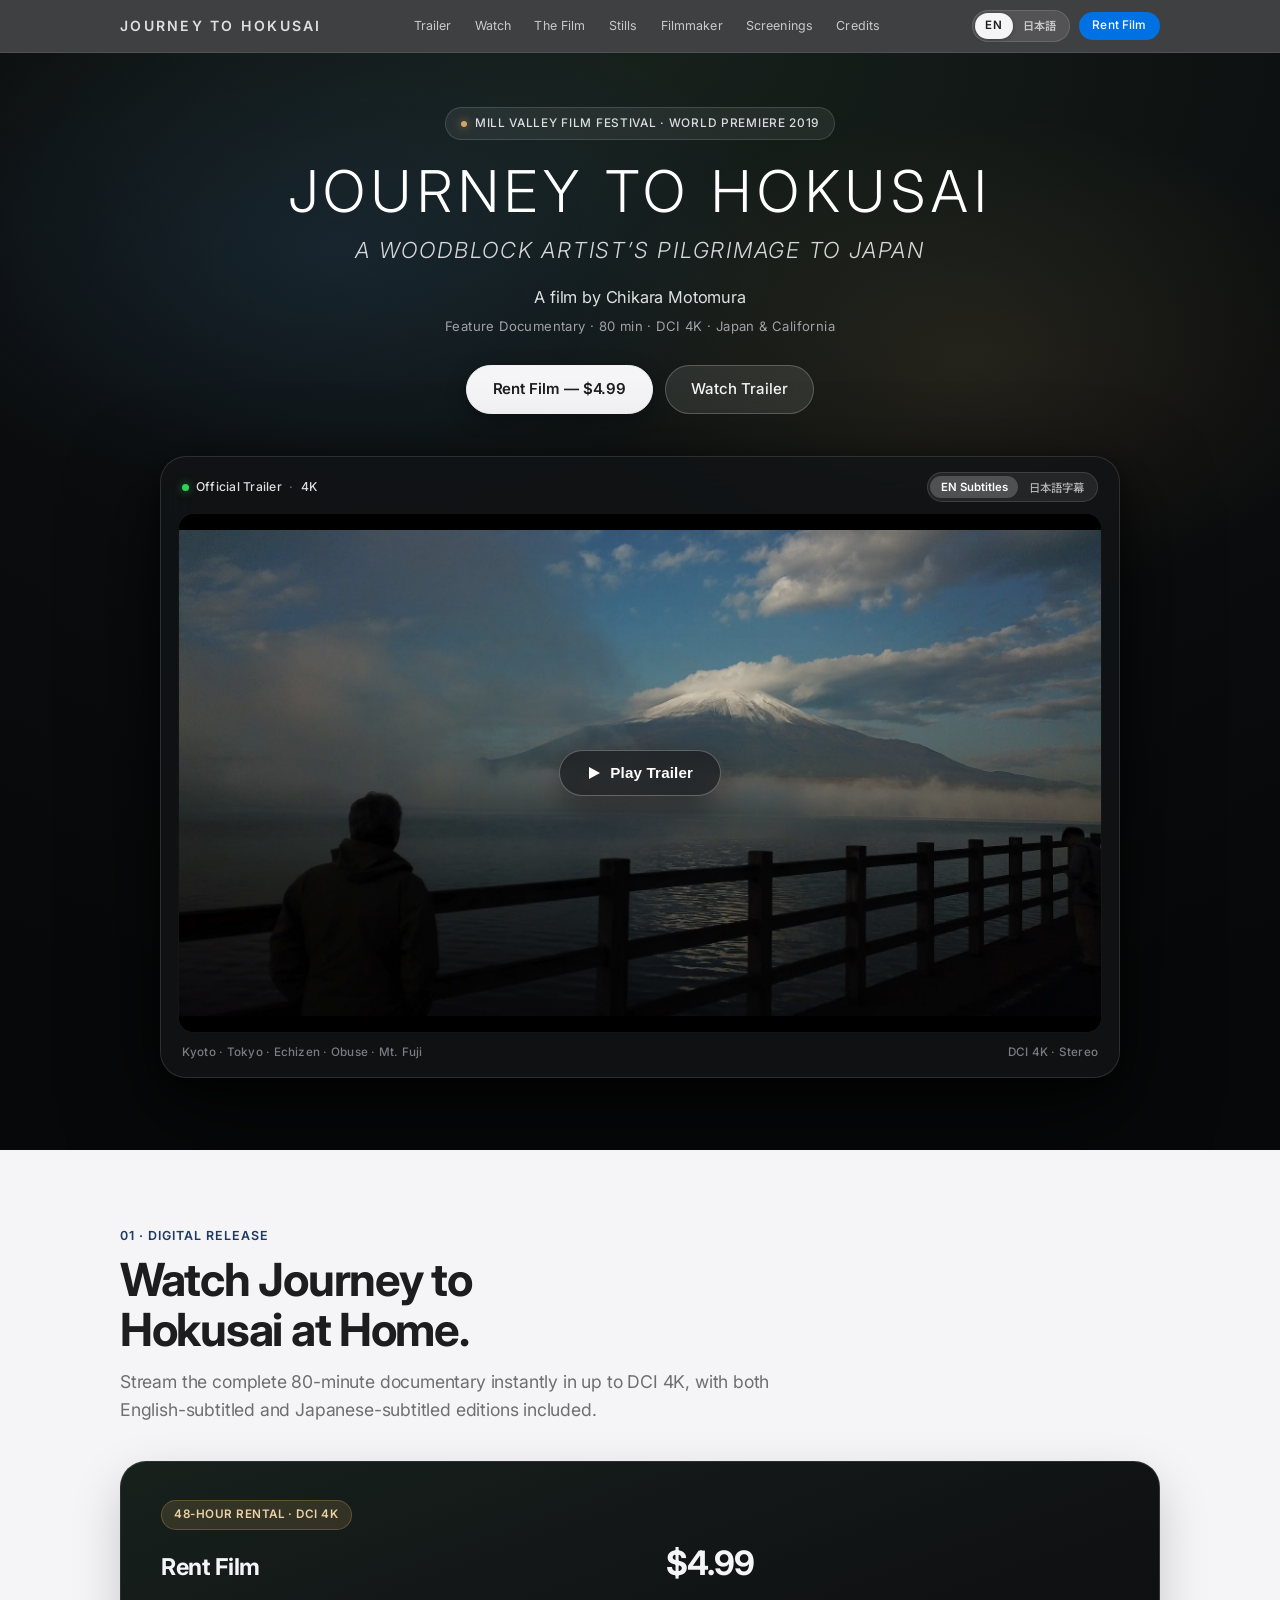
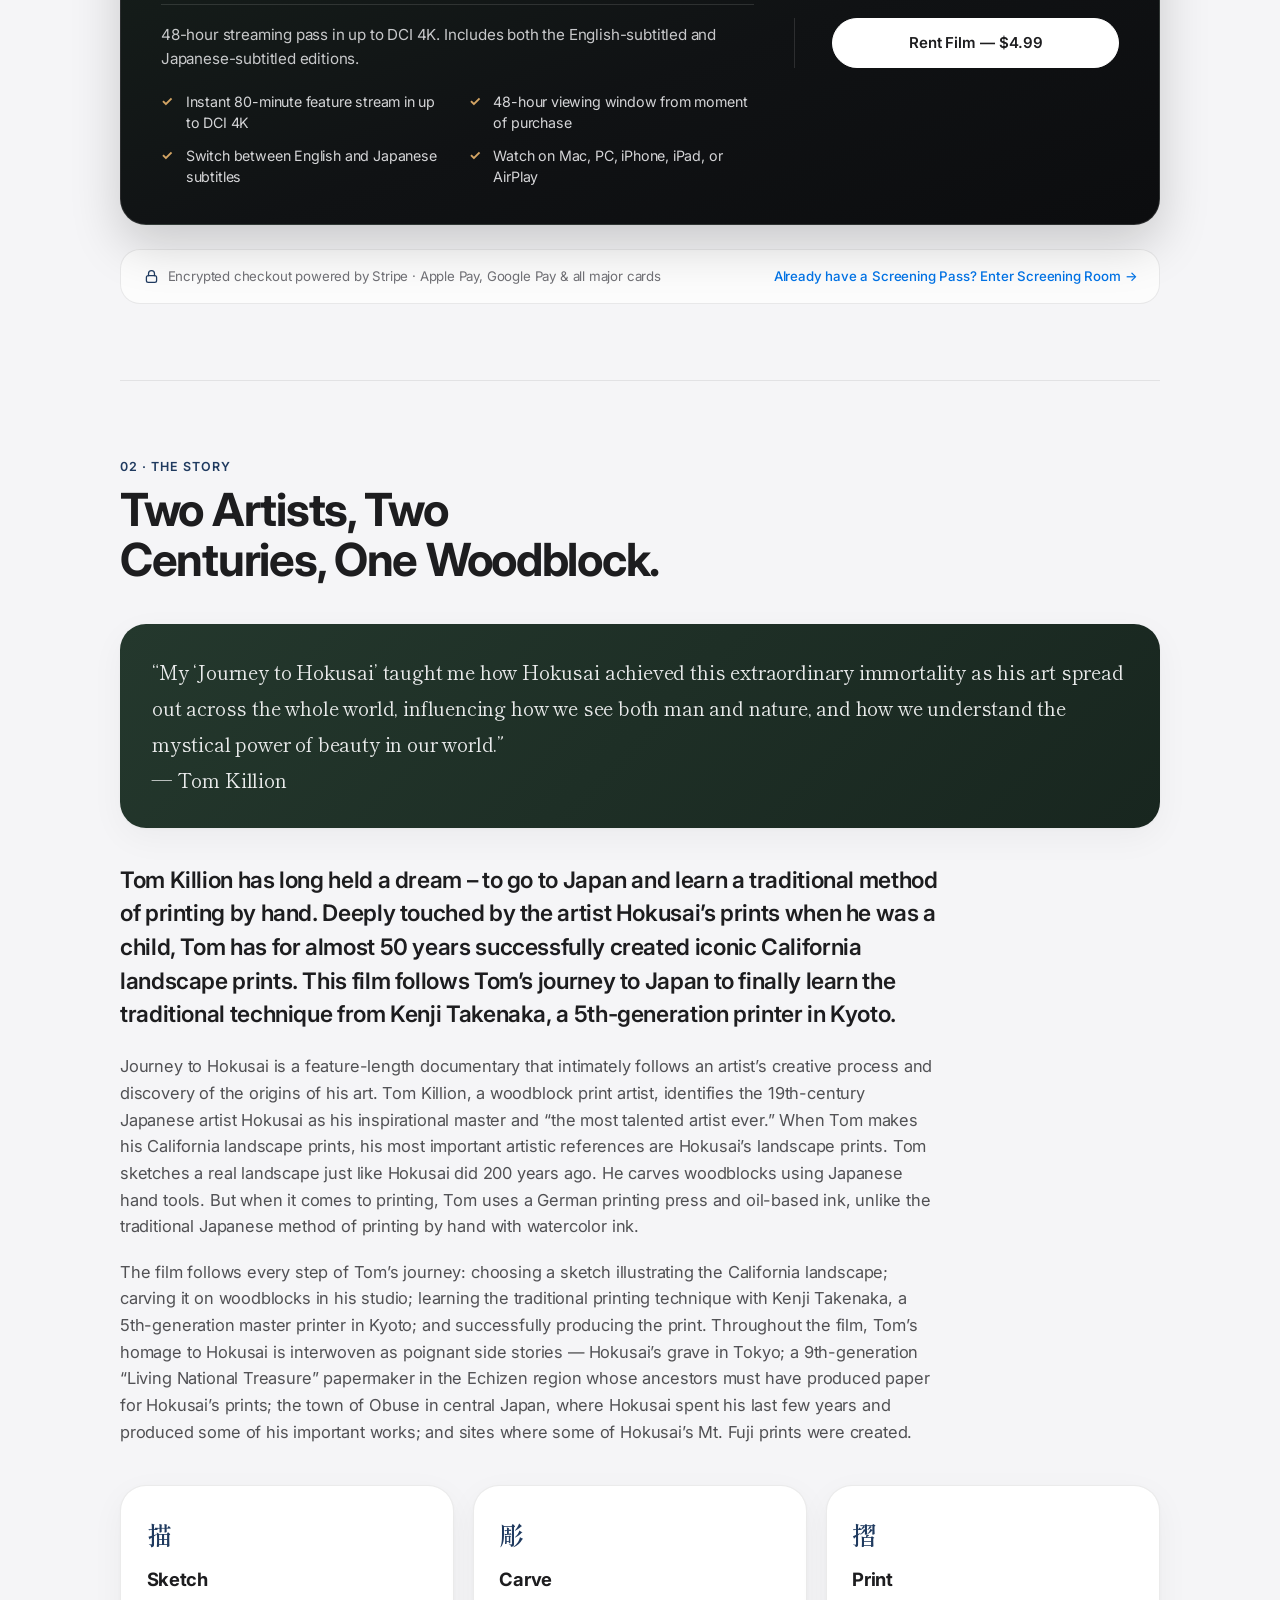
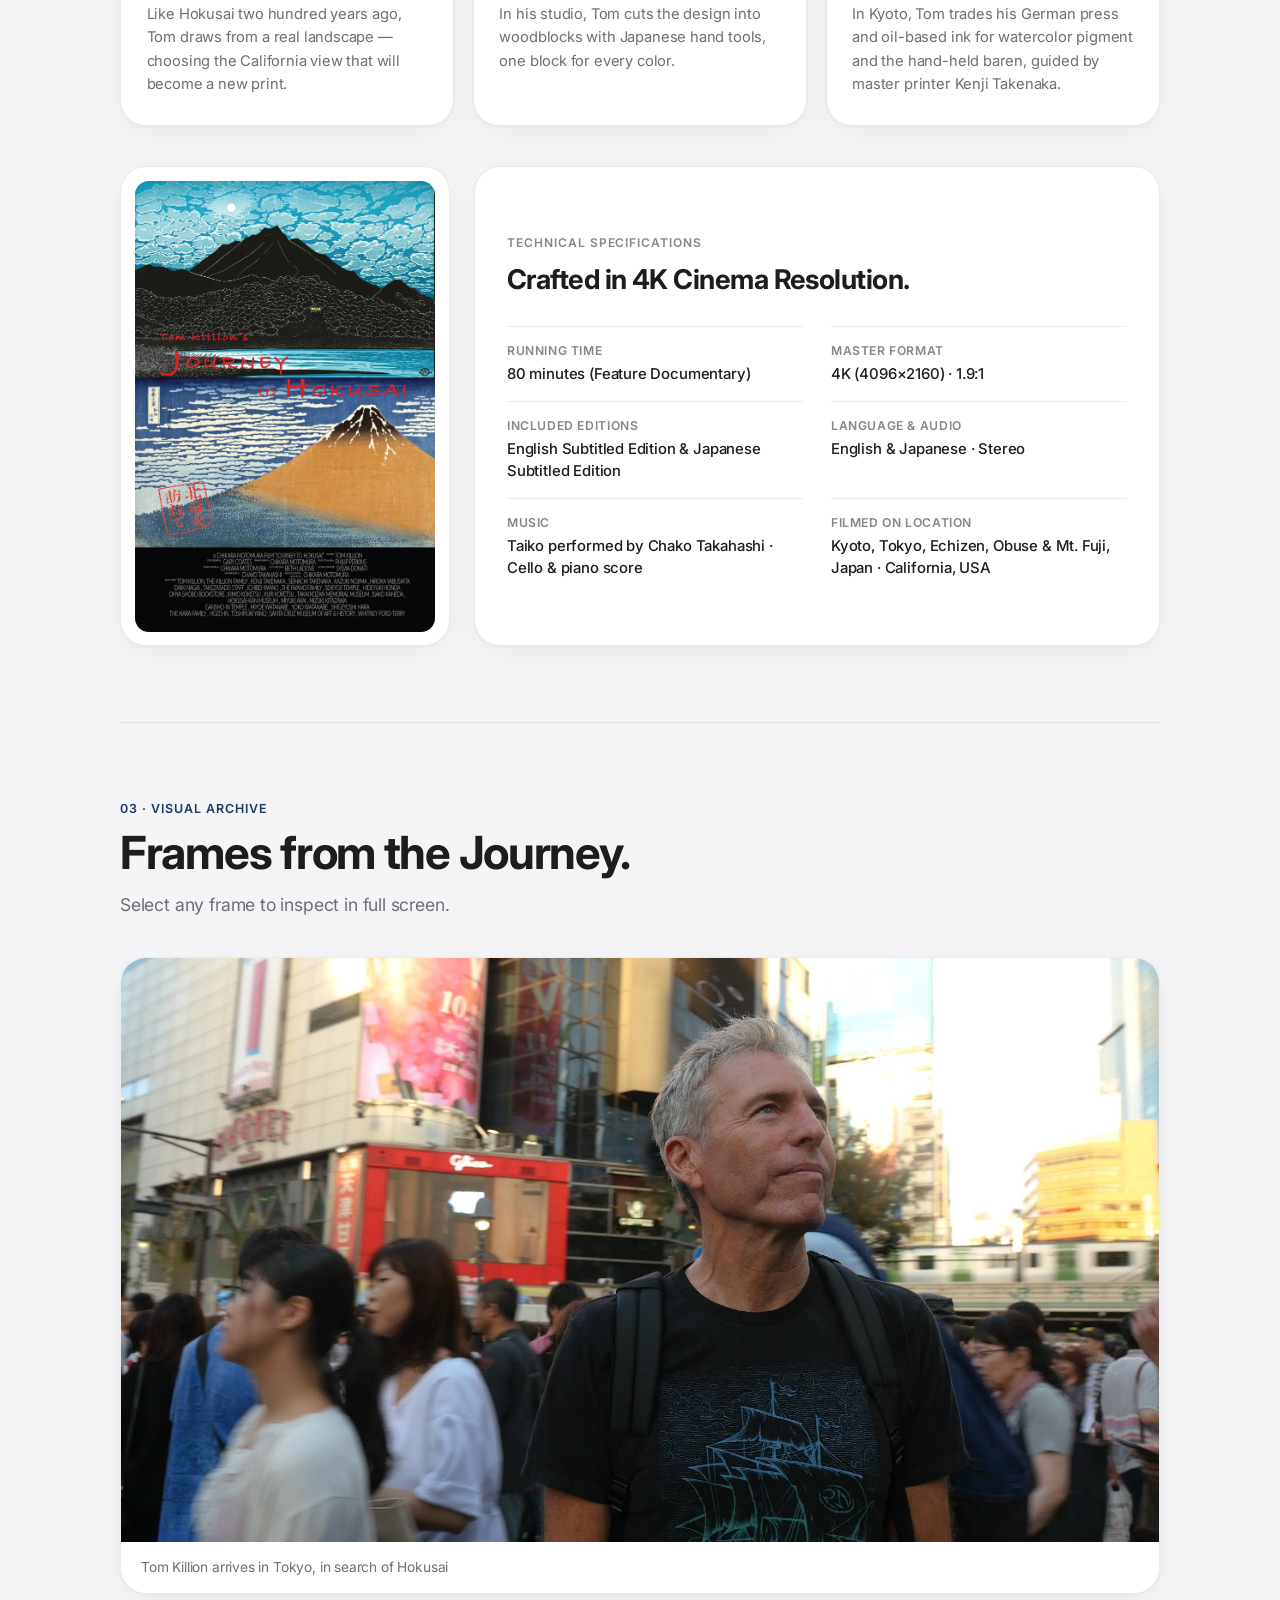
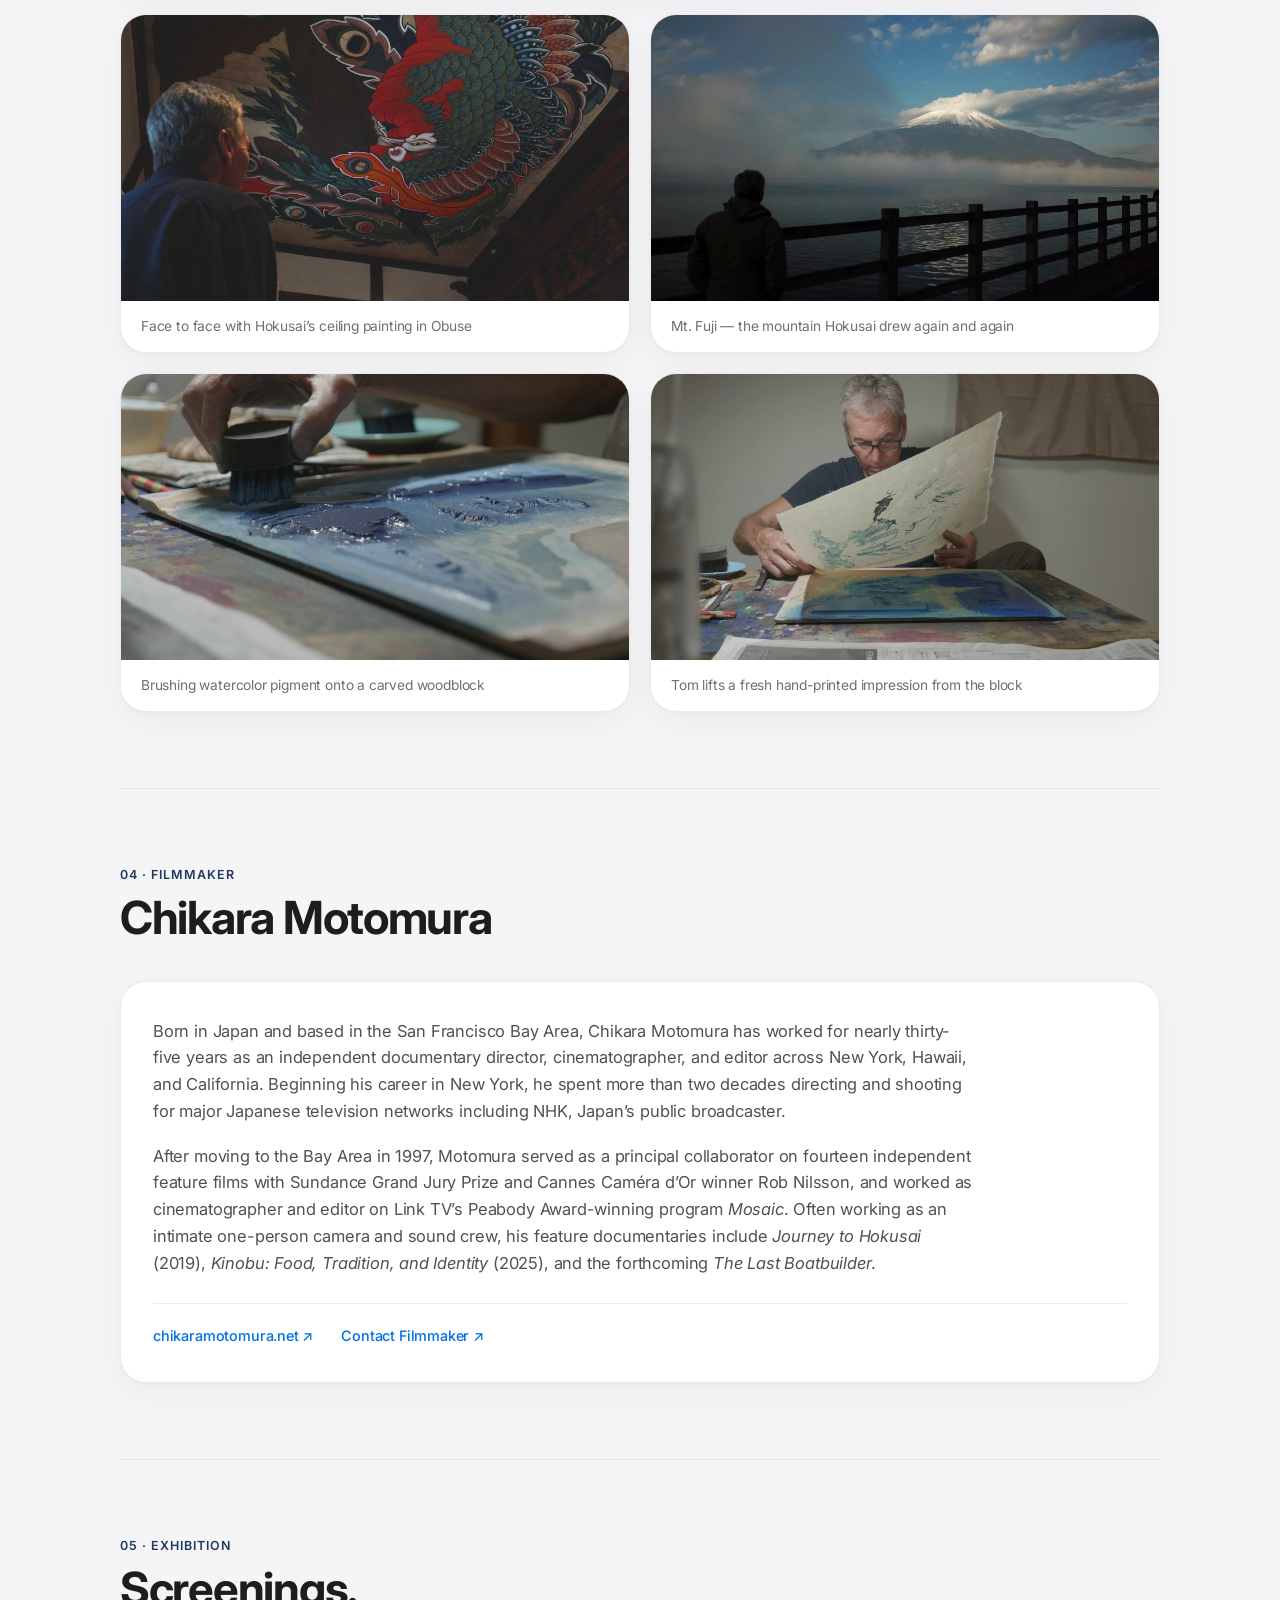
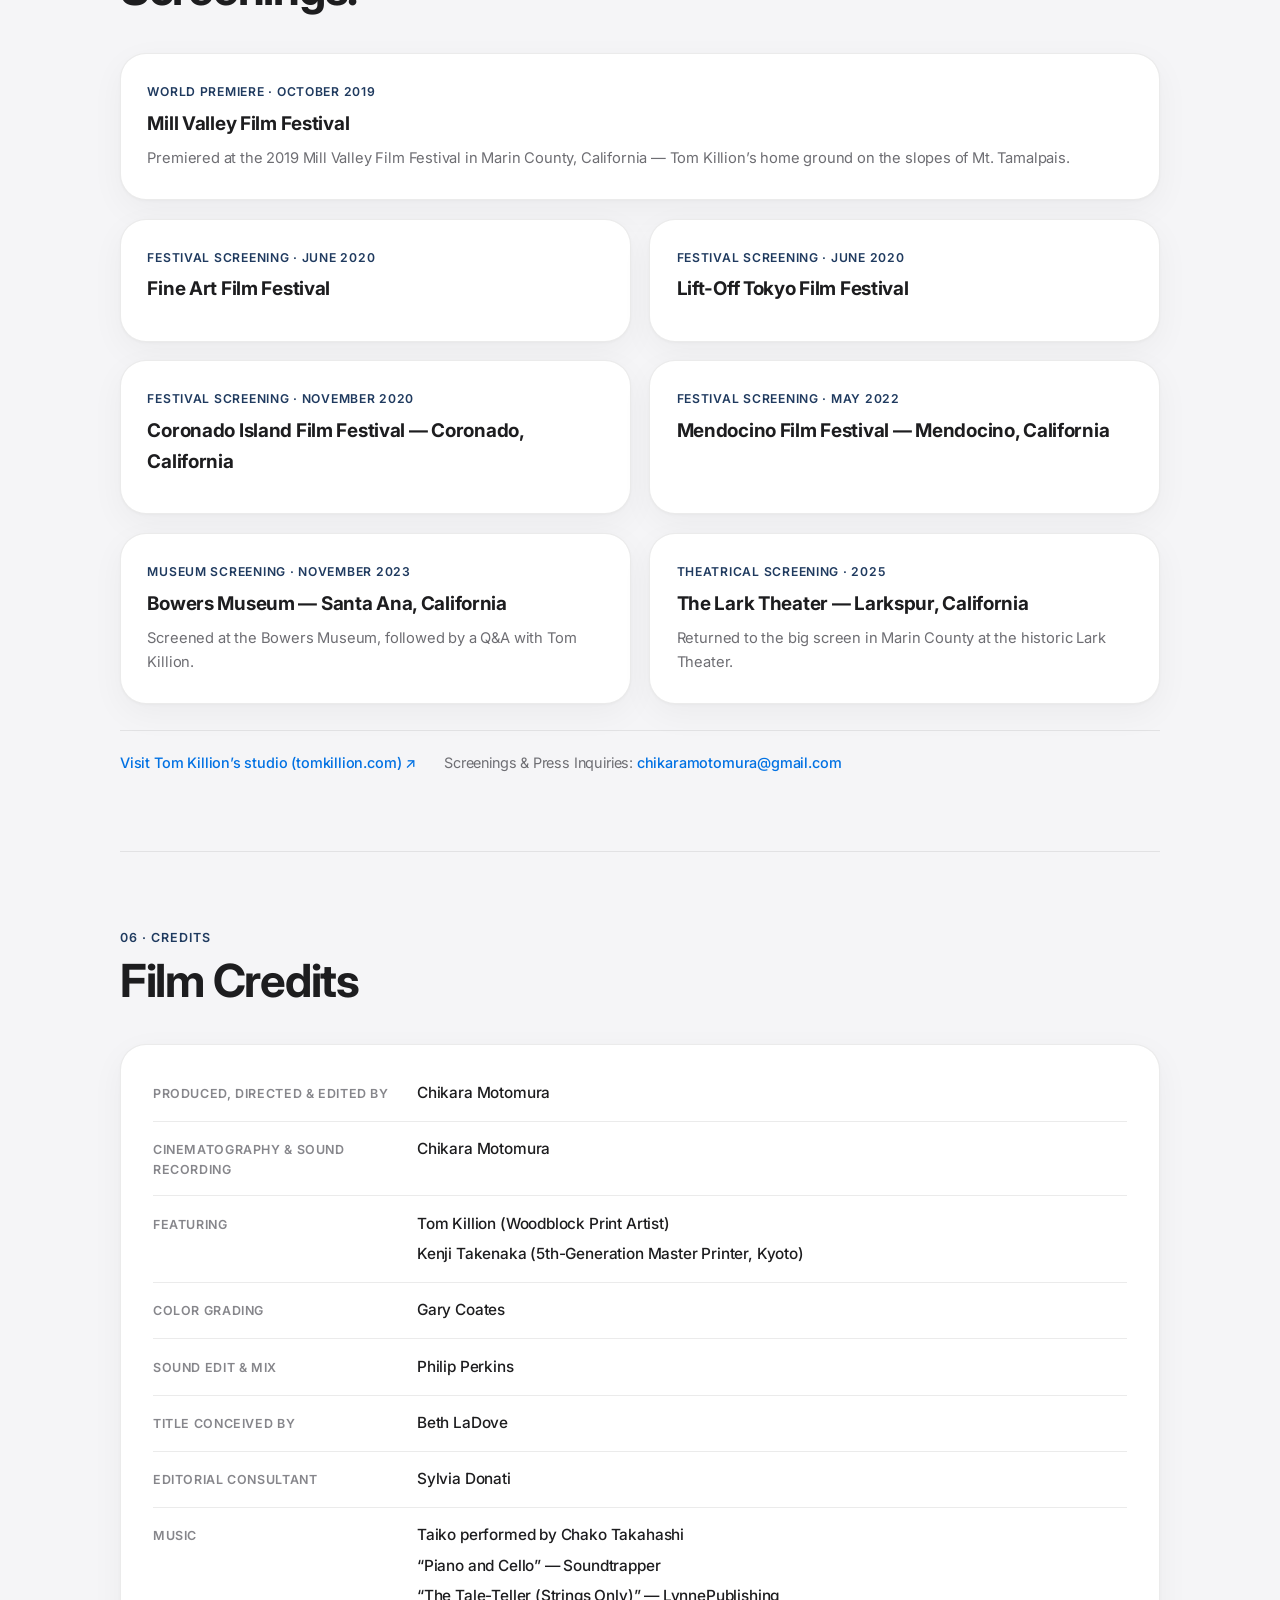
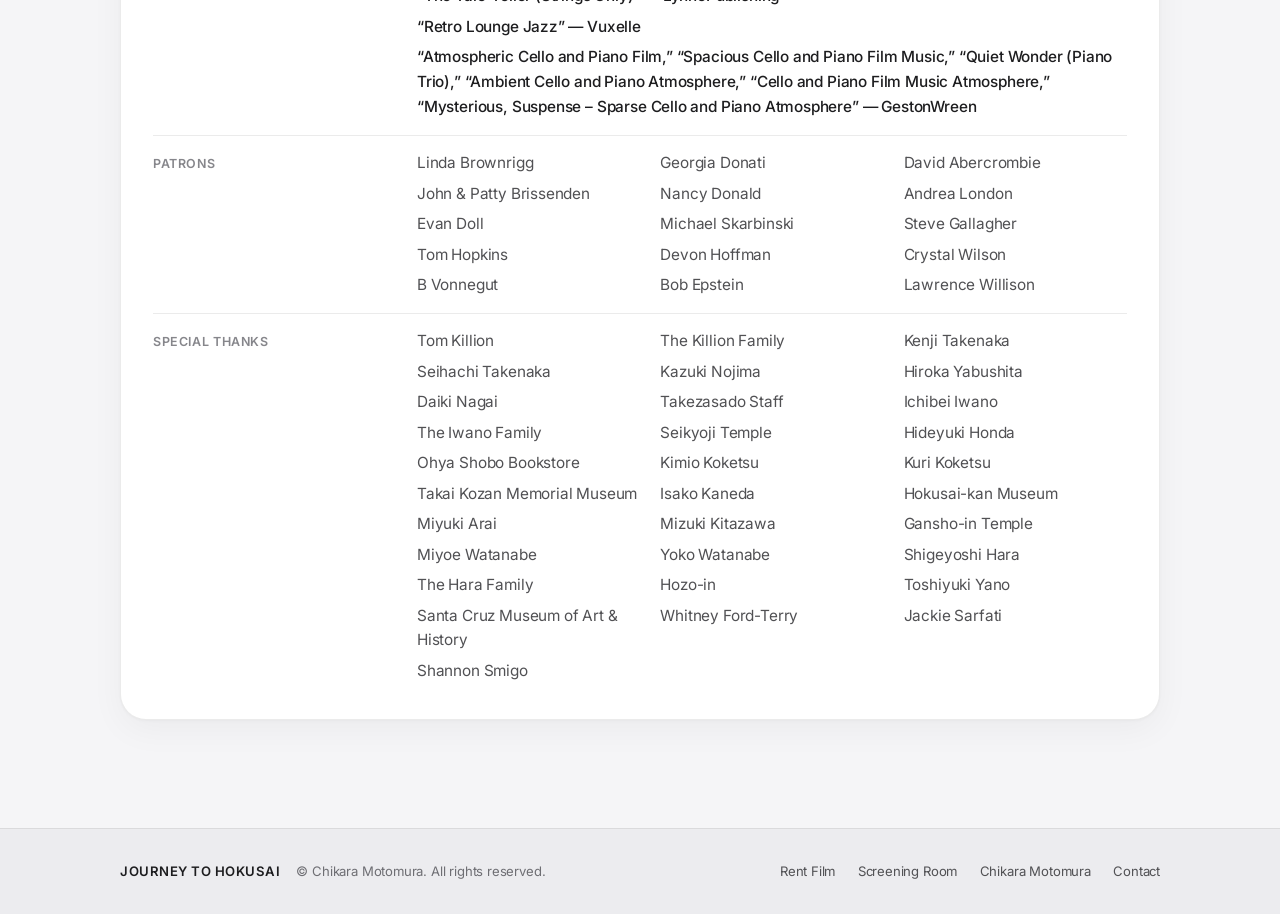
==== commit de3b5eca: "DCI 4K wording; master format 4K (4096x2160), 1.9:1" ====
--- a/index.html
+++ b/index.html
@@ -89,7 +89,7 @@
         <p class="hero-subtitle" data-i18n="hero.subtitle">A woodblock artist’s pilgrimage to Japan</p>
         <p class="hero-byline" data-i18n="hero.byline">A film by Chikara Motomura</p>
         <p class="hero-facts" data-i18n-html="hero.facts">
-          Feature Documentary &middot; <span class="nowrap">80 min</span> &middot; <span class="nowrap">4K Ultra HD</span> &middot; <span class="nowrap">Japan &amp; California</span>
+          Feature Documentary &middot; <span class="nowrap">80 min</span> &middot; <span class="nowrap">DCI 4K</span> &middot; <span class="nowrap">Japan &amp; California</span>
         </p>
 
         <div class="hero-actions">
@@ -153,7 +153,7 @@
 
           <div class="cinema-bar cinema-bar--bottom" aria-hidden="true">
             <span data-i18n="trailer.captionLeft">Kyoto · Tokyo · Echizen · Obuse · Mt. Fuji</span>
-            <span data-i18n="trailer.captionRight">4K Ultra HD · Stereo</span>
+            <span data-i18n="trailer.captionRight">DCI 4K · Stereo</span>
           </div>
         </div>
       </div>
@@ -168,7 +168,7 @@
         <p class="section-eyebrow" data-i18n="watch.eyebrow">01 · Digital Release</p>
         <h2 class="section-title" id="heading-watch" data-i18n="watch.heading">Watch Journey to Hokusai at Home.</h2>
         <p class="section-lead" data-i18n="watch.lead">
-          Stream the complete 80-minute documentary instantly in up to 4K Ultra HD, with both English-subtitled and Japanese-subtitled editions included.
+          Stream the complete 80-minute documentary instantly in up to DCI 4K, with both English-subtitled and Japanese-subtitled editions included.
         </p>
       </div>
 
@@ -176,7 +176,7 @@
         <article class="ticket-card ticket-card--featured ticket-card--single" data-tier="rent">
           <div class="ticket-body">
             <div class="ticket-badge-row">
-              <span class="ticket-pill ticket-pill--accent" data-i18n="watch.rentBadge">48-Hour Rental · 4K Ultra HD</span>
+              <span class="ticket-pill ticket-pill--accent" data-i18n="watch.rentBadge">48-Hour Rental · DCI 4K</span>
             </div>
 
             <div class="ticket-top">
@@ -185,11 +185,11 @@
             </div>
 
             <p class="ticket-terms" data-tier-terms>
-              48-hour streaming pass in up to 4K Ultra HD. Includes both the English-subtitled and Japanese-subtitled editions.
+              48-hour streaming pass in up to DCI 4K. Includes both the English-subtitled and Japanese-subtitled editions.
             </p>
 
             <ul class="ticket-features">
-              <li data-i18n="watch.rentFeat1">Instant 80-minute feature stream in up to 4K Ultra HD</li>
+              <li data-i18n="watch.rentFeat1">Instant 80-minute feature stream in up to DCI 4K</li>
               <li data-i18n="watch.rentFeat2">48-hour viewing window from moment of purchase</li>
               <li data-i18n="watch.rentFeat3">Switch between English and Japanese subtitles</li>
               <li data-i18n="watch.rentFeat4">Watch on Mac, PC, iPhone, iPad, or AirPlay</li>
@@ -294,7 +294,7 @@
             </div>
             <div class="spec-item">
               <dt data-i18n="specs.masterDt">Master Format</dt>
-              <dd data-i18n="specs.masterDd">4K (4096×2160) · 2:1</dd>
+              <dd data-i18n="specs.masterDd">4K (4096×2160) · 1.9:1</dd>
             </div>
             <div class="spec-item">
               <dt data-i18n="specs.editionsDt">Included Editions</dt>
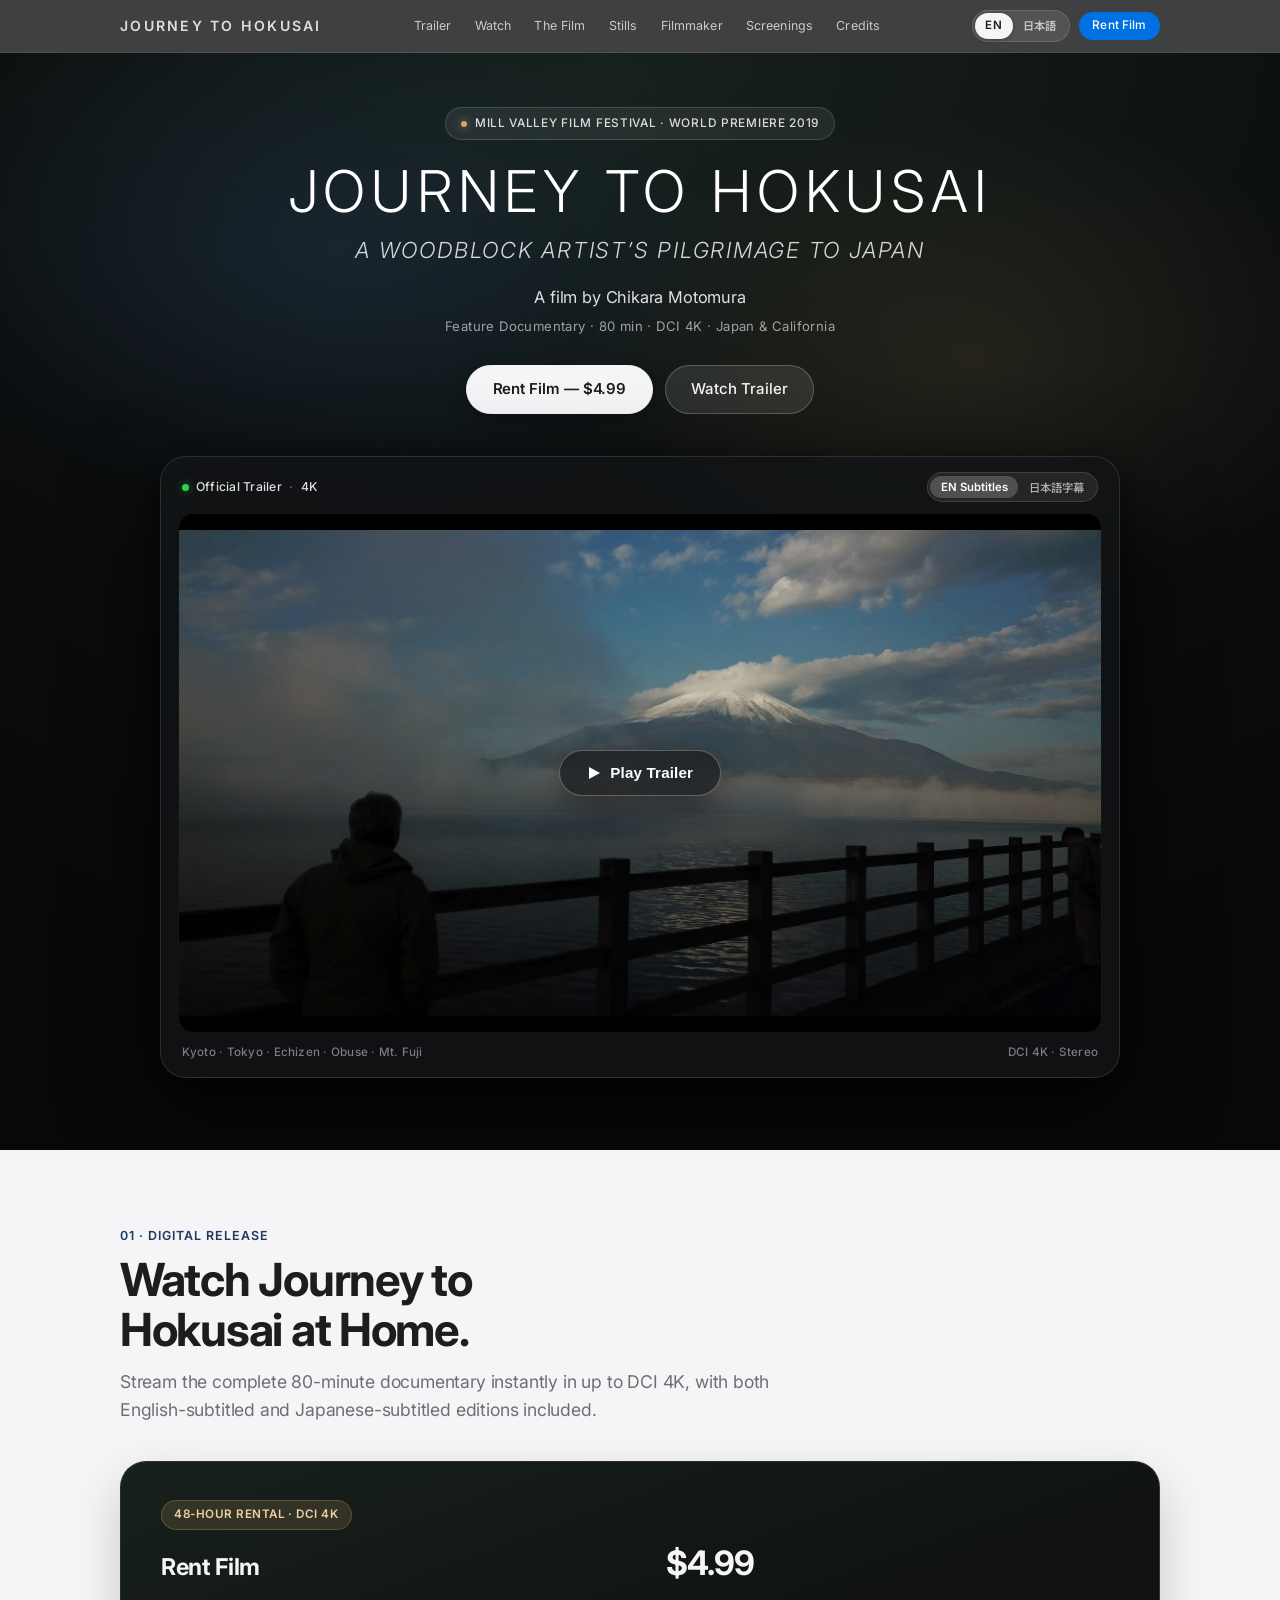
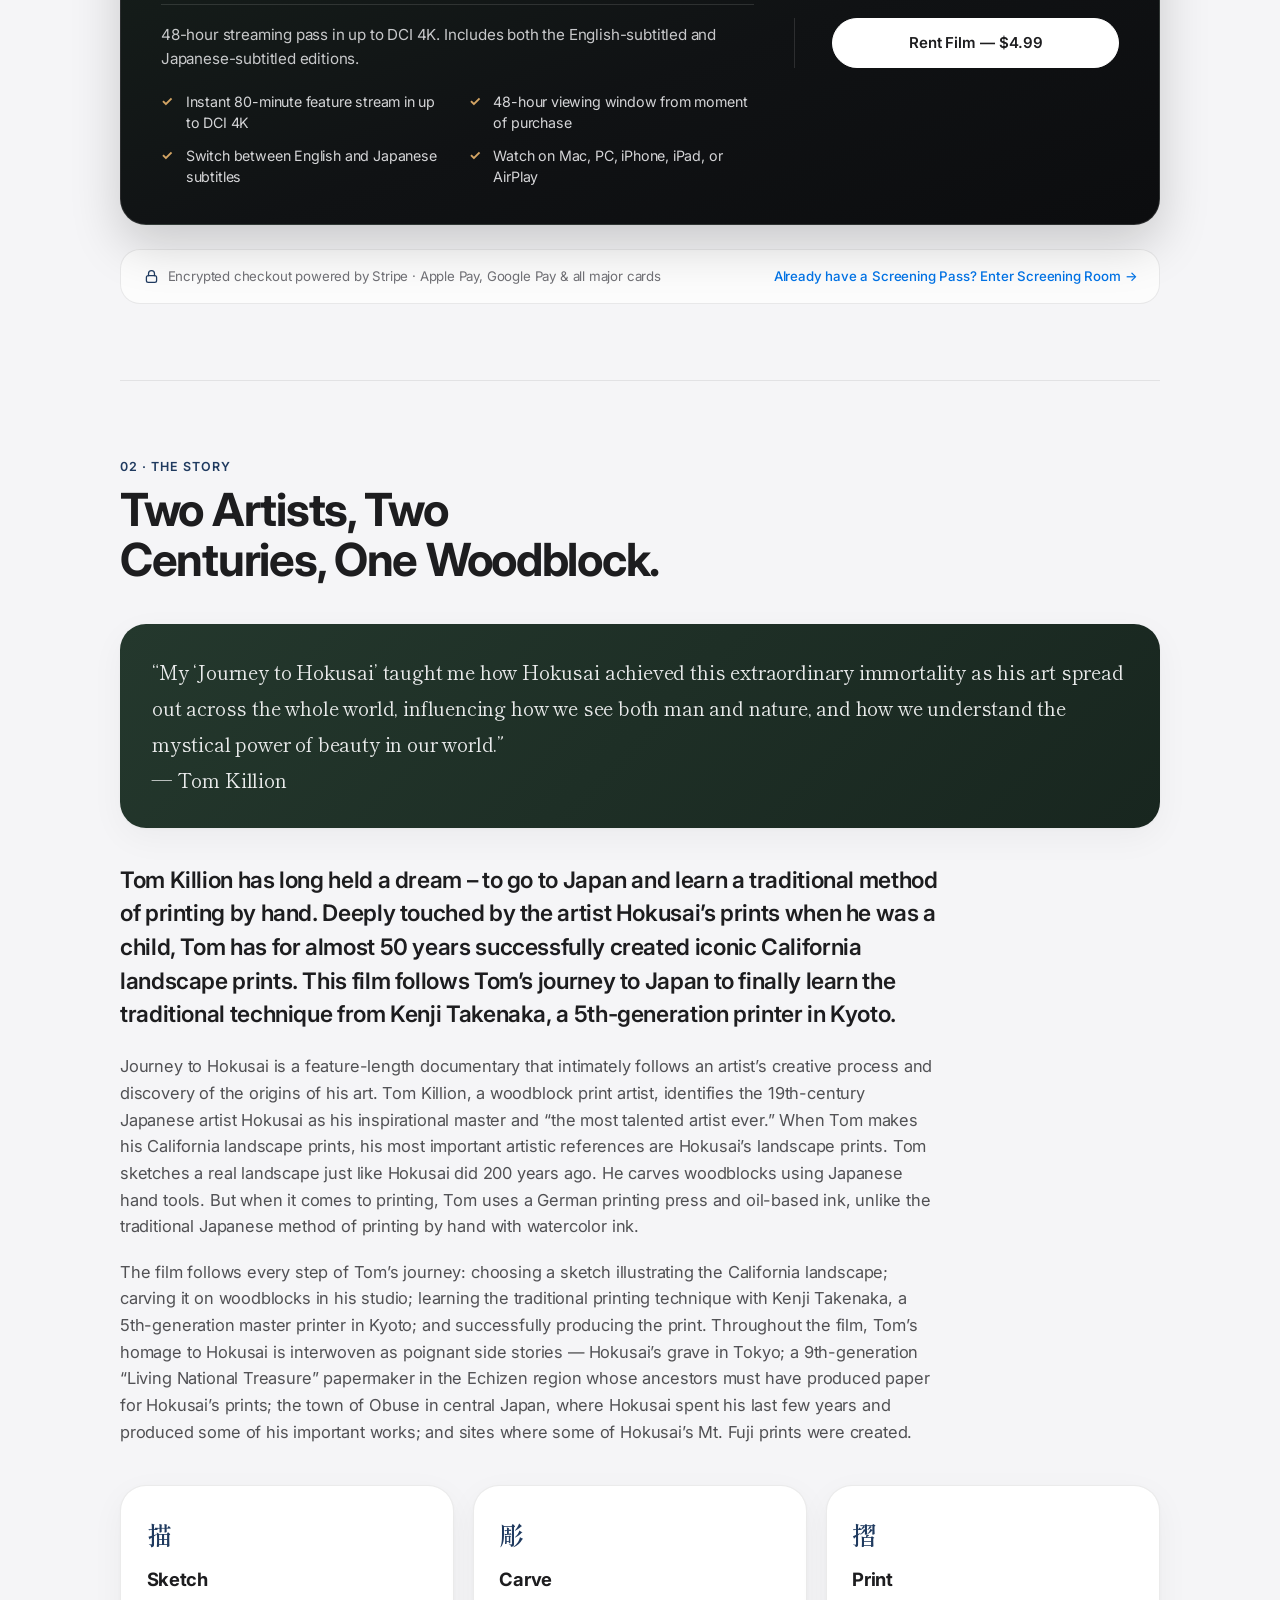
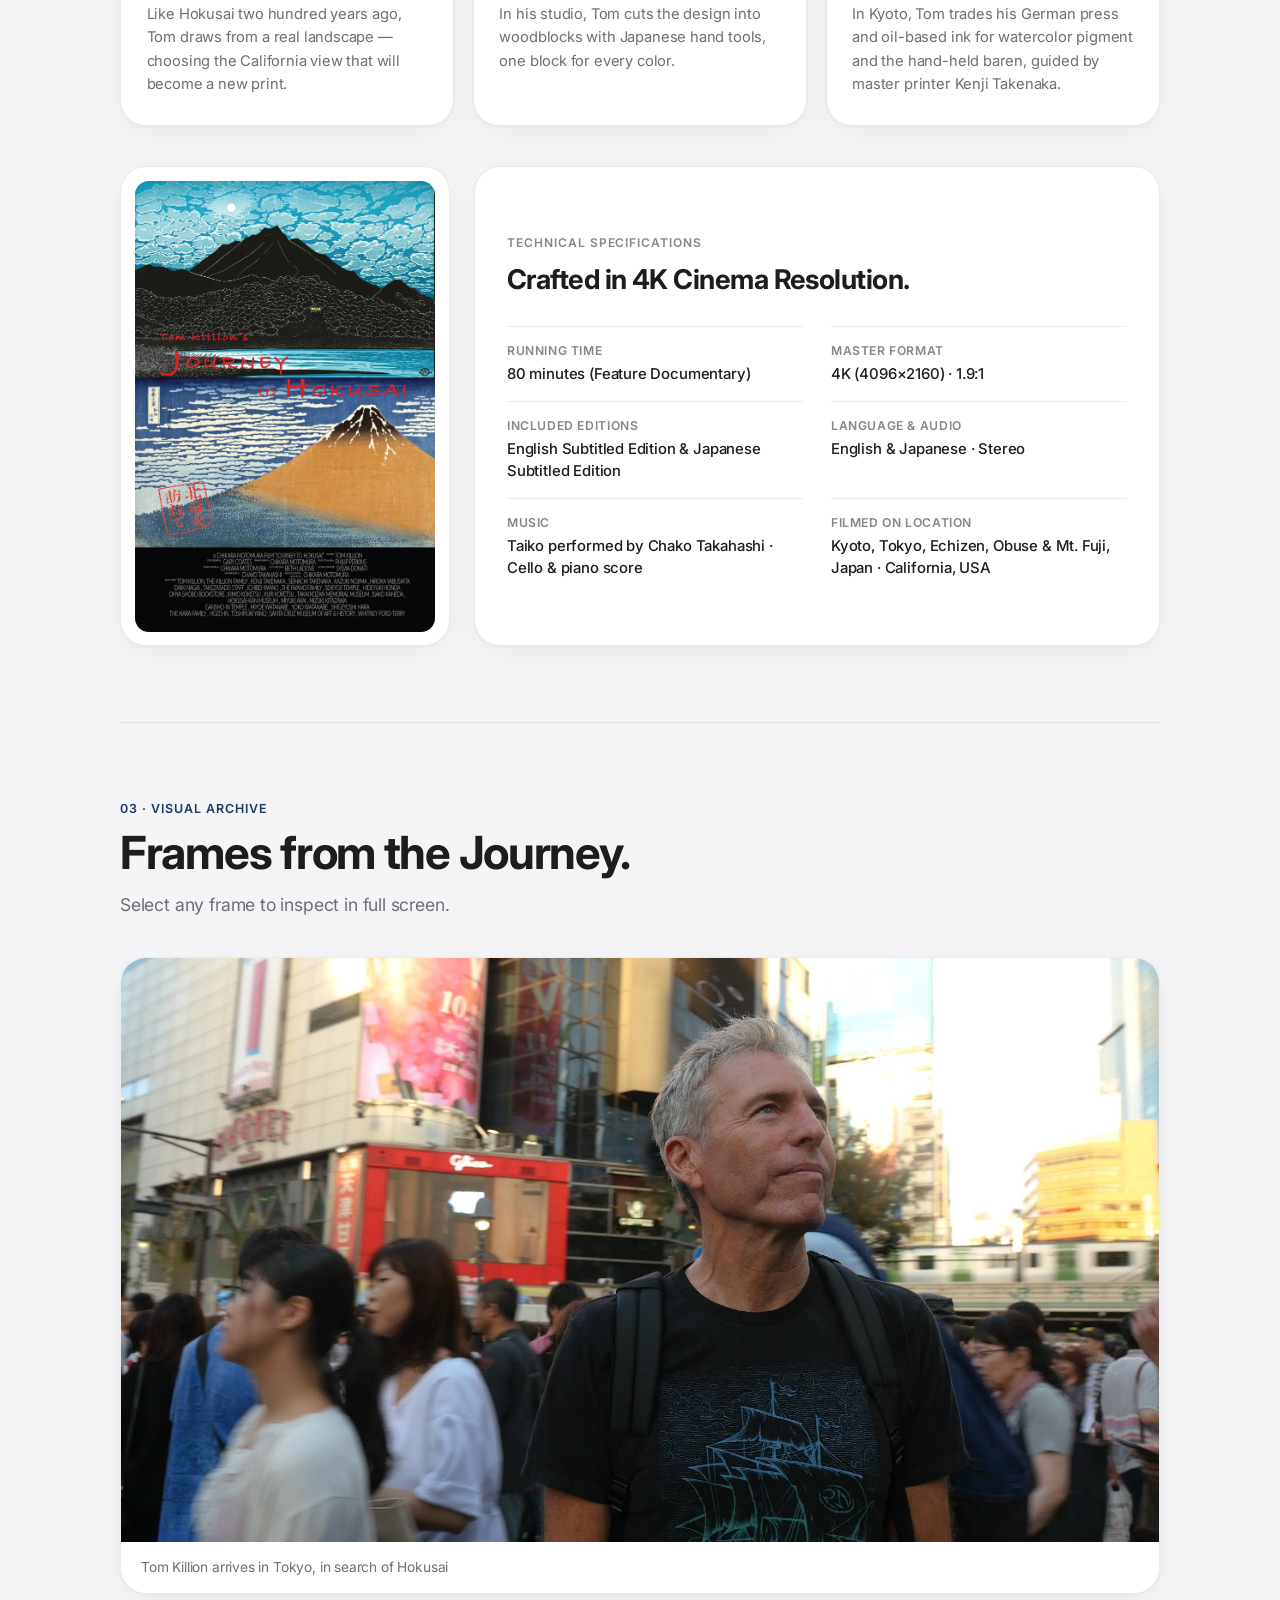
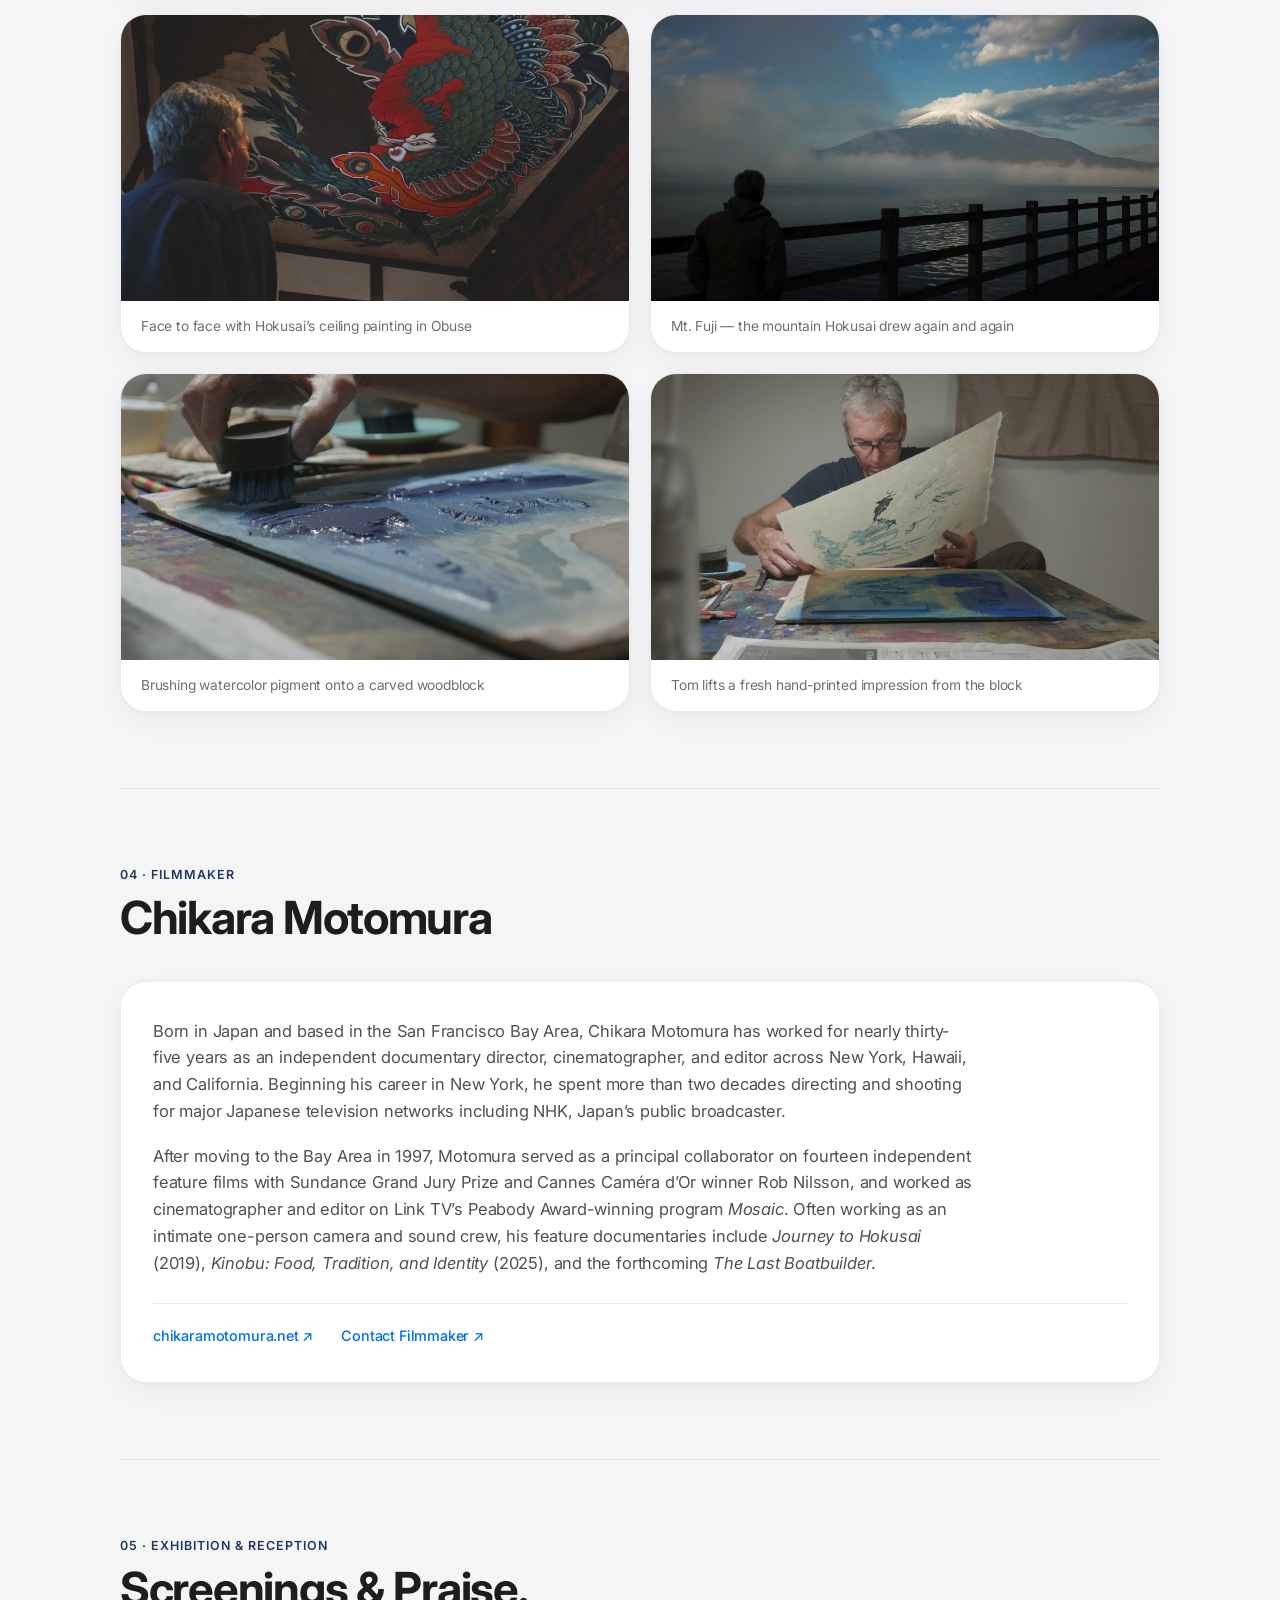
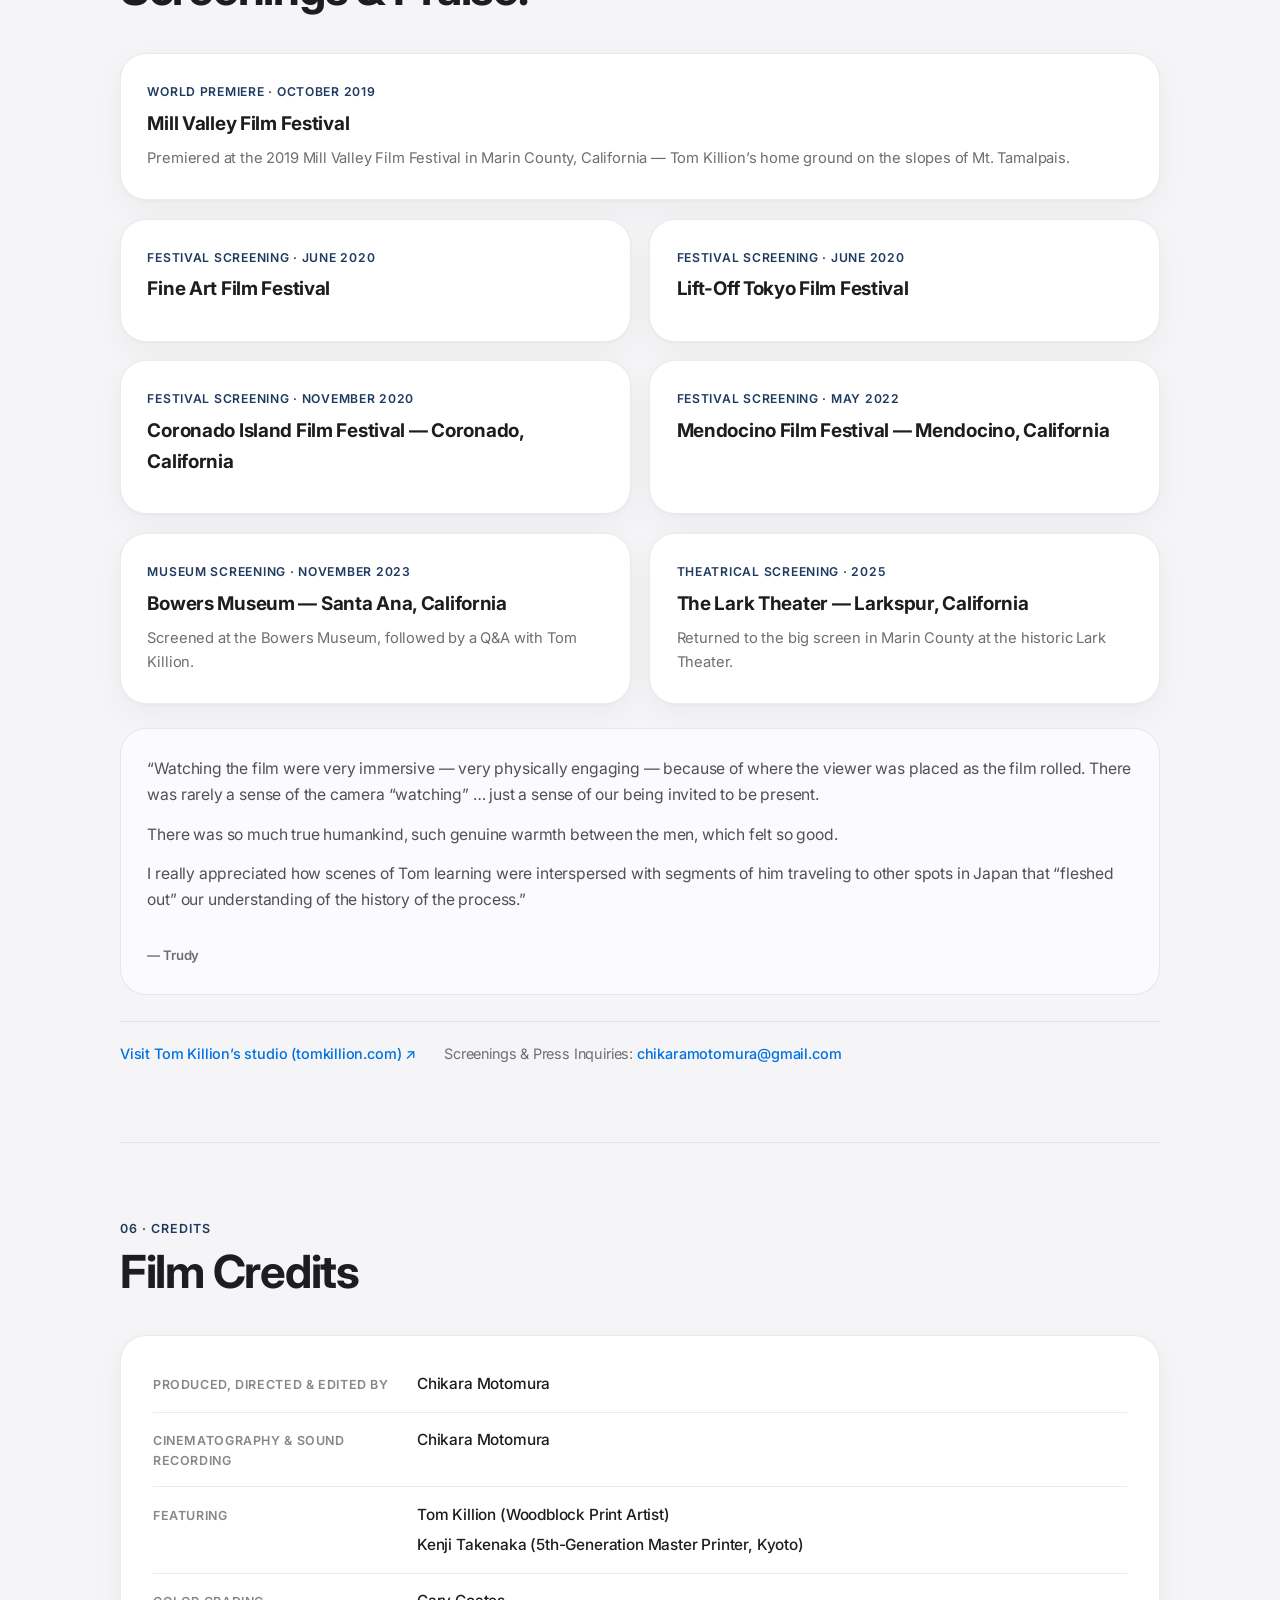
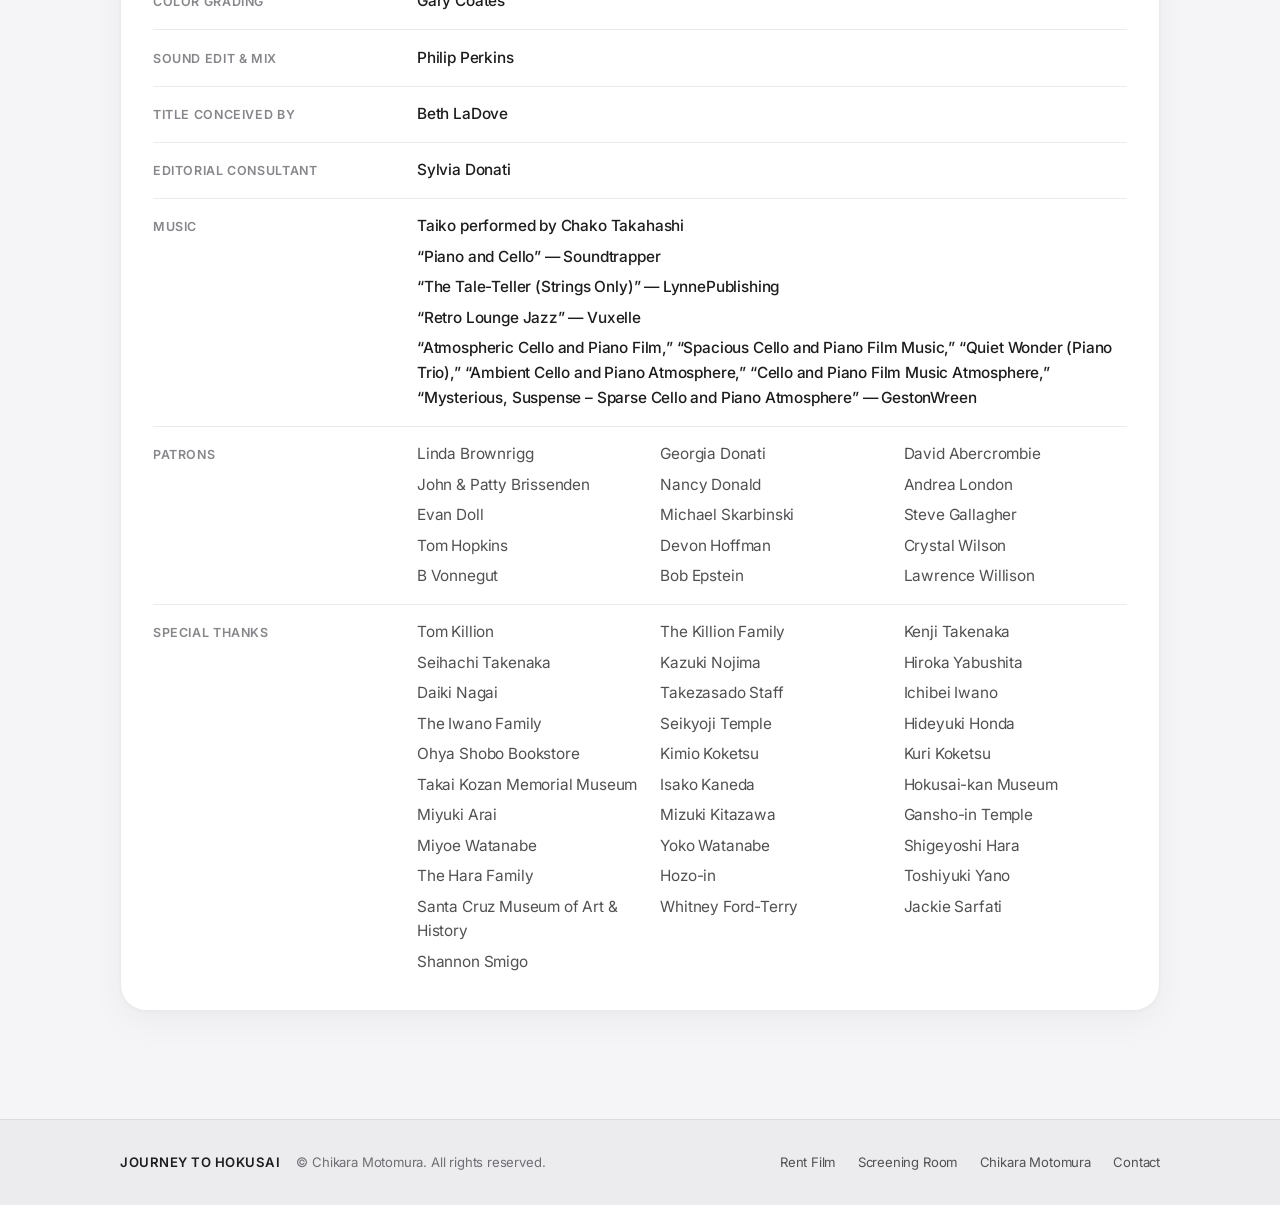
==== commit bfc85d88: "Add audience response from Trudy (EN/JA)" ====
--- a/index.html
+++ b/index.html
@@ -31,7 +31,7 @@
   <link rel="preconnect" href="https://fonts.gstatic.com" crossorigin>
   <link href="https://fonts.googleapis.com/css2?family=Inter:wght@300;400;500;600;700&family=Noto+Sans+JP:wght@400;500;600;700&family=Shippori+Mincho:wght@400;500;600&display=swap" rel="stylesheet">
 
-  <link rel="stylesheet" href="styles.css?v=20261127">
+  <link rel="stylesheet" href="styles.css?v=20261127c">
 </head>
 <body id="top">
   <a class="skip-link" href="#watch" data-i18n="skip">Skip to rental pass</a>
@@ -392,8 +392,8 @@
     <!-- 6. SCREENINGS -->
     <section class="section" id="screenings" aria-labelledby="heading-screenings">
       <div class="section-intro">
-        <p class="section-eyebrow" data-i18n="screenings.eyebrow">05 · Exhibition</p>
-        <h2 class="section-title" id="heading-screenings" data-i18n="screenings.heading">Screenings.</h2>
+        <p class="section-eyebrow" data-i18n="screenings.eyebrow">05 · Exhibition &amp; Reception</p>
+        <h2 class="section-title" id="heading-screenings" data-i18n="screenings.heading">Screenings &amp; Praise.</h2>
       </div>
 
       <div class="events-grid">
@@ -440,6 +440,17 @@
             Returned to the big screen in Marin County at the historic Lark Theater.
           </p>
         </article>
+      </div>
+
+      <div class="quotes-grid" aria-label="Audience reactions">
+        <blockquote class="quote-card quote-card--wide">
+          <div class="quote-body">
+            <p data-i18n="praise.q1a">“Watching the film were very immersive — very physically engaging — because of where the viewer was placed as the film rolled. There was rarely a sense of the camera “watching” … just a sense of our being invited to be present.</p>
+            <p data-i18n="praise.q1b">There was so much true humankind, such genuine warmth between the men, which felt so good.</p>
+            <p data-i18n="praise.q1c">I really appreciated how scenes of Tom learning were interspersed with segments of him traveling to other spots in Japan that “fleshed out” our understanding of the history of the process.”</p>
+          </div>
+          <cite>— Trudy</cite>
+        </blockquote>
       </div>
 
       <div class="inline-links">
@@ -549,7 +560,7 @@
     </div>
   </footer>
 
-  <script src="config.js?v=20261127"></script>
-  <script src="site.js?v=20261127"></script>
+  <script src="config.js?v=20261127c"></script>
+  <script src="site.js?v=20261127c"></script>
 </body>
 </html>
--- a/styles.css
+++ b/styles.css
@@ -1964,3 +1964,15 @@
     grid-column: 1 / -1;
   }
 }
+
+.quote-body p + p {
+  margin-top: 0.85rem;
+}
+
+.quote-card cite {
+  margin-top: 1.1rem;
+}
+
+.quotes-grid {
+  margin-bottom: 1.5rem;
+}
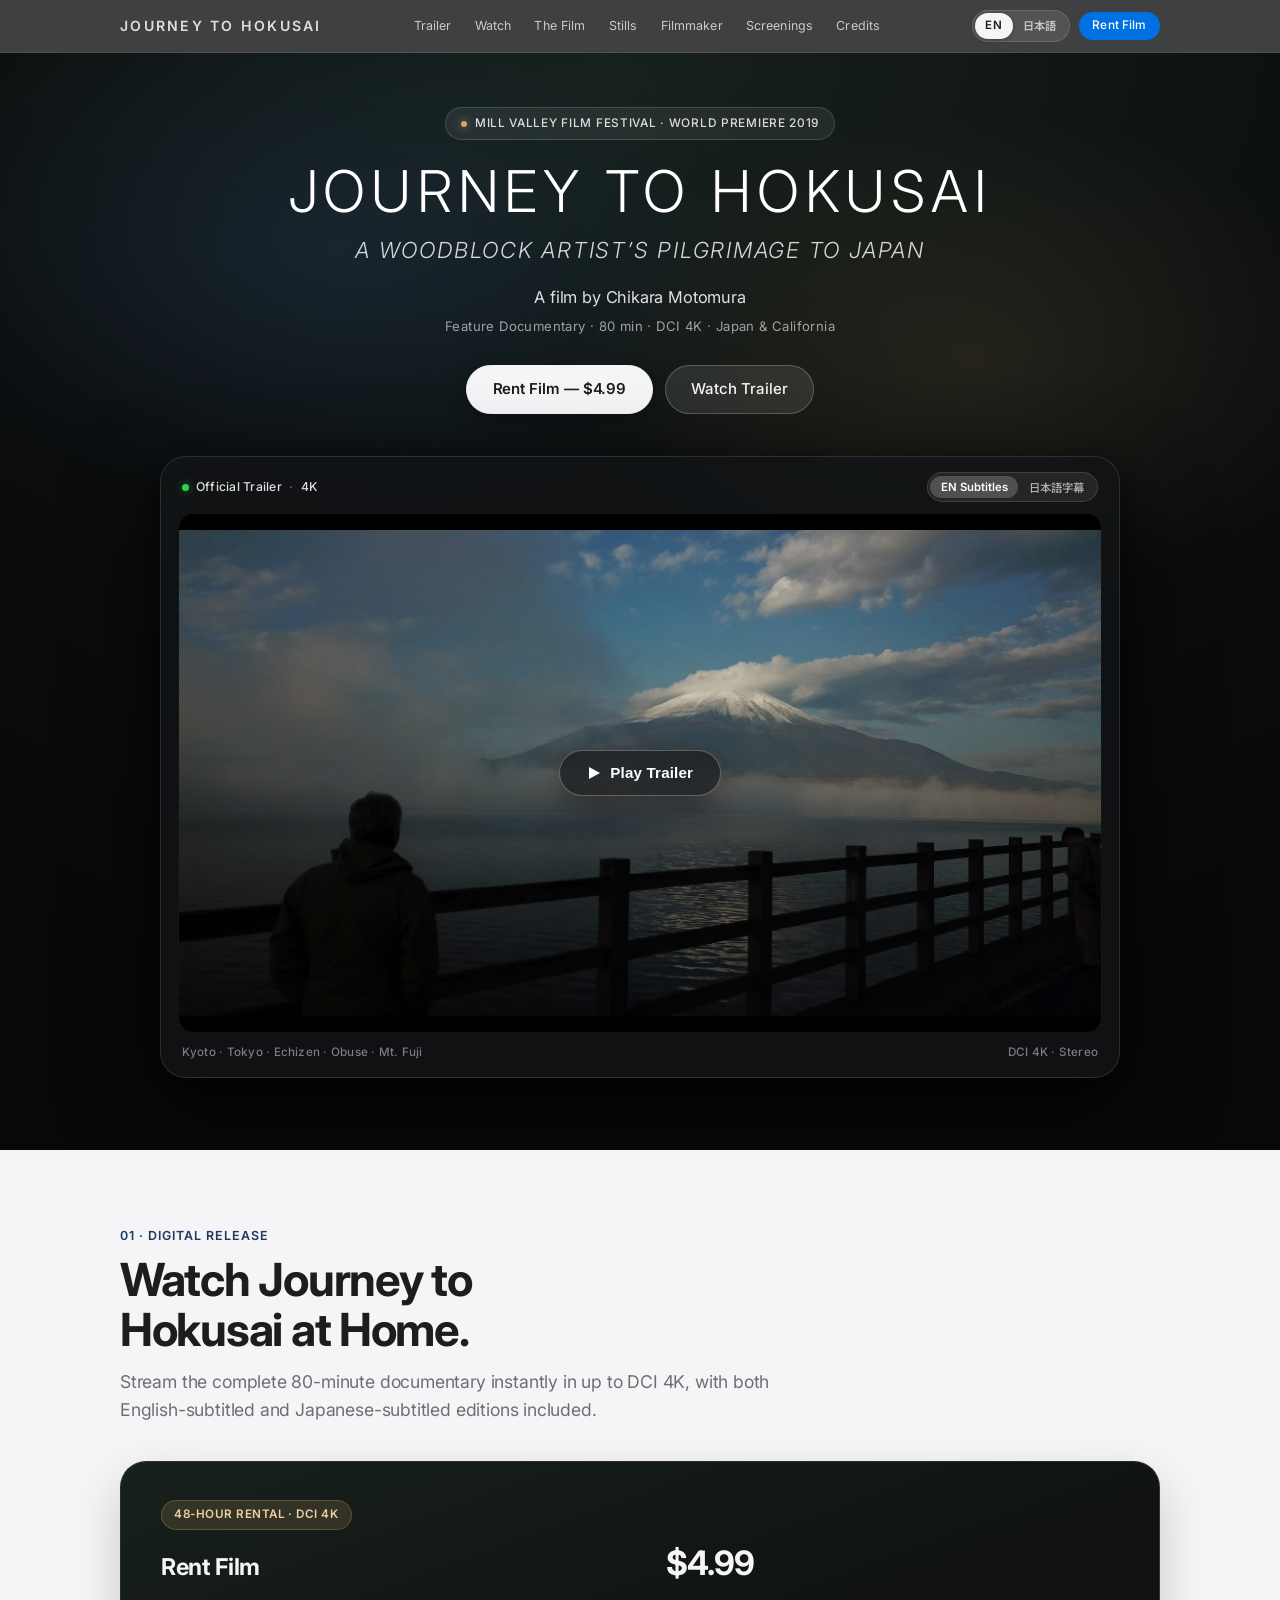
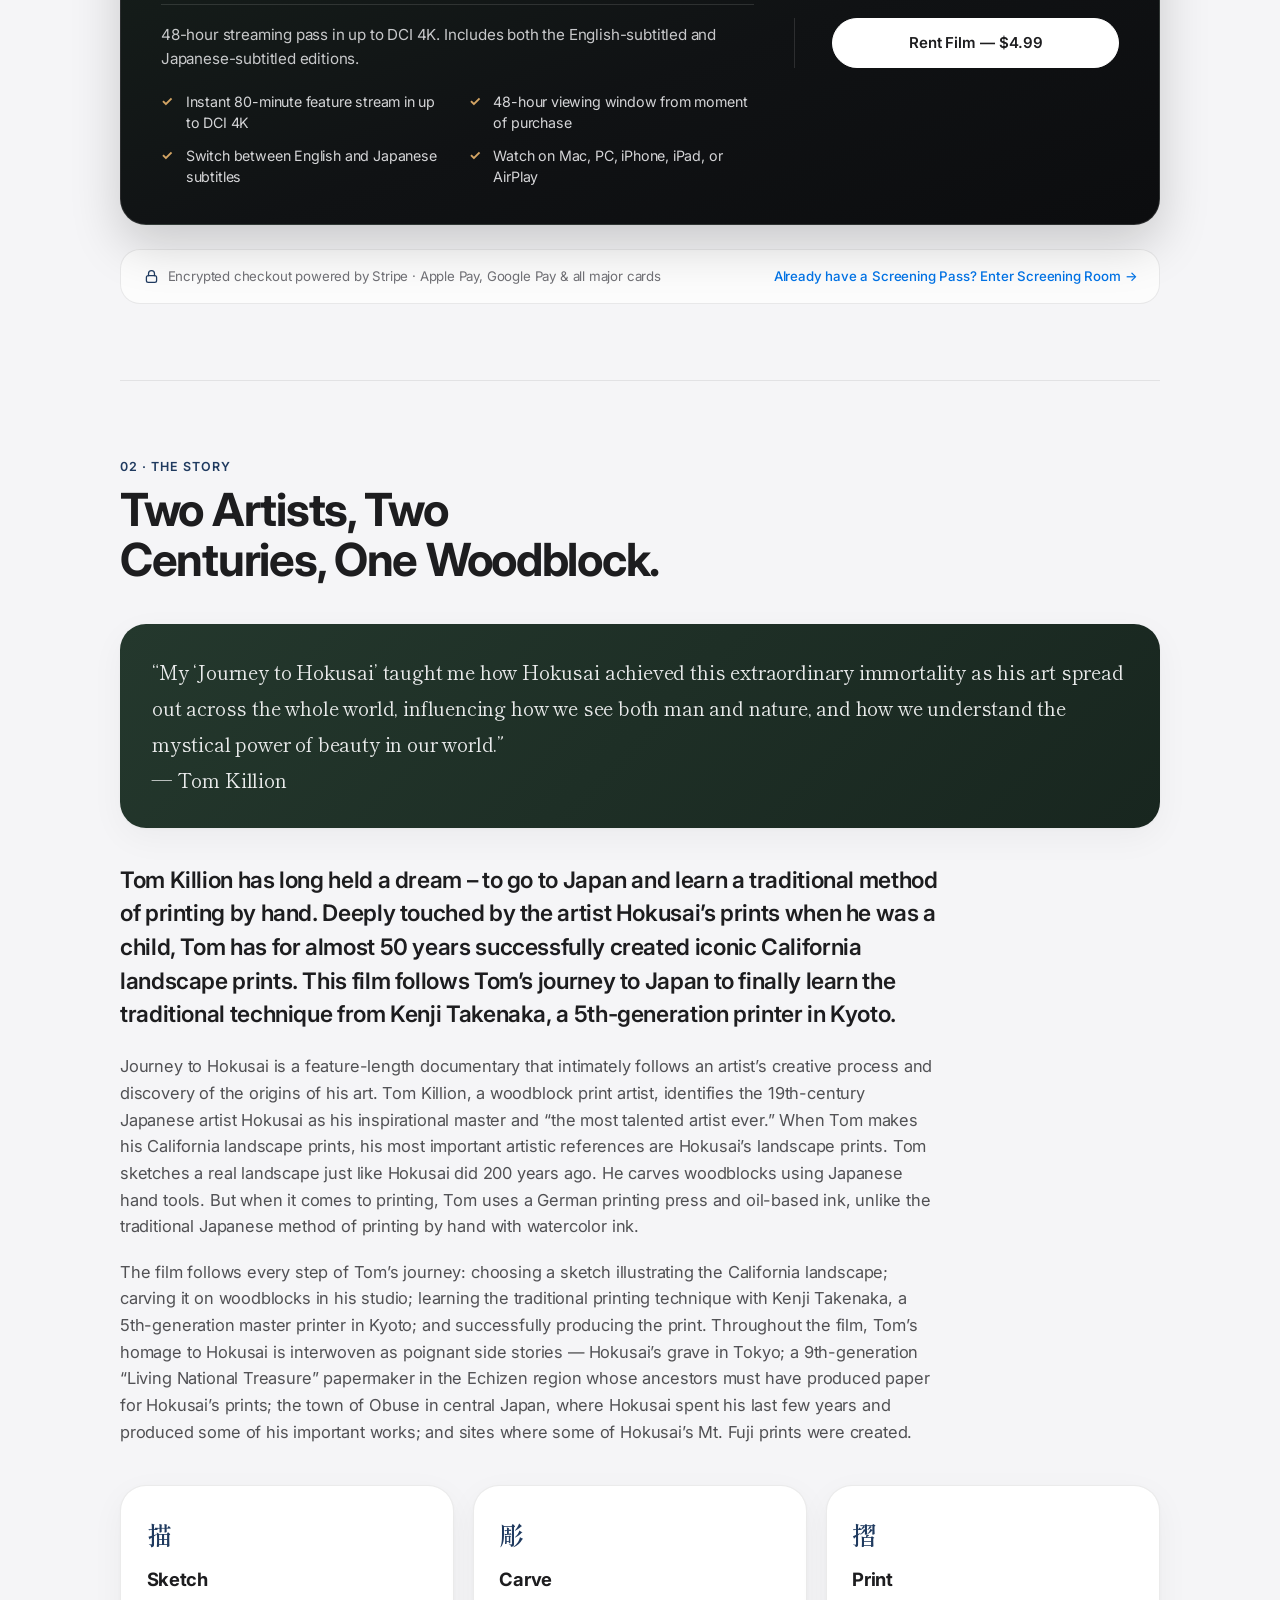
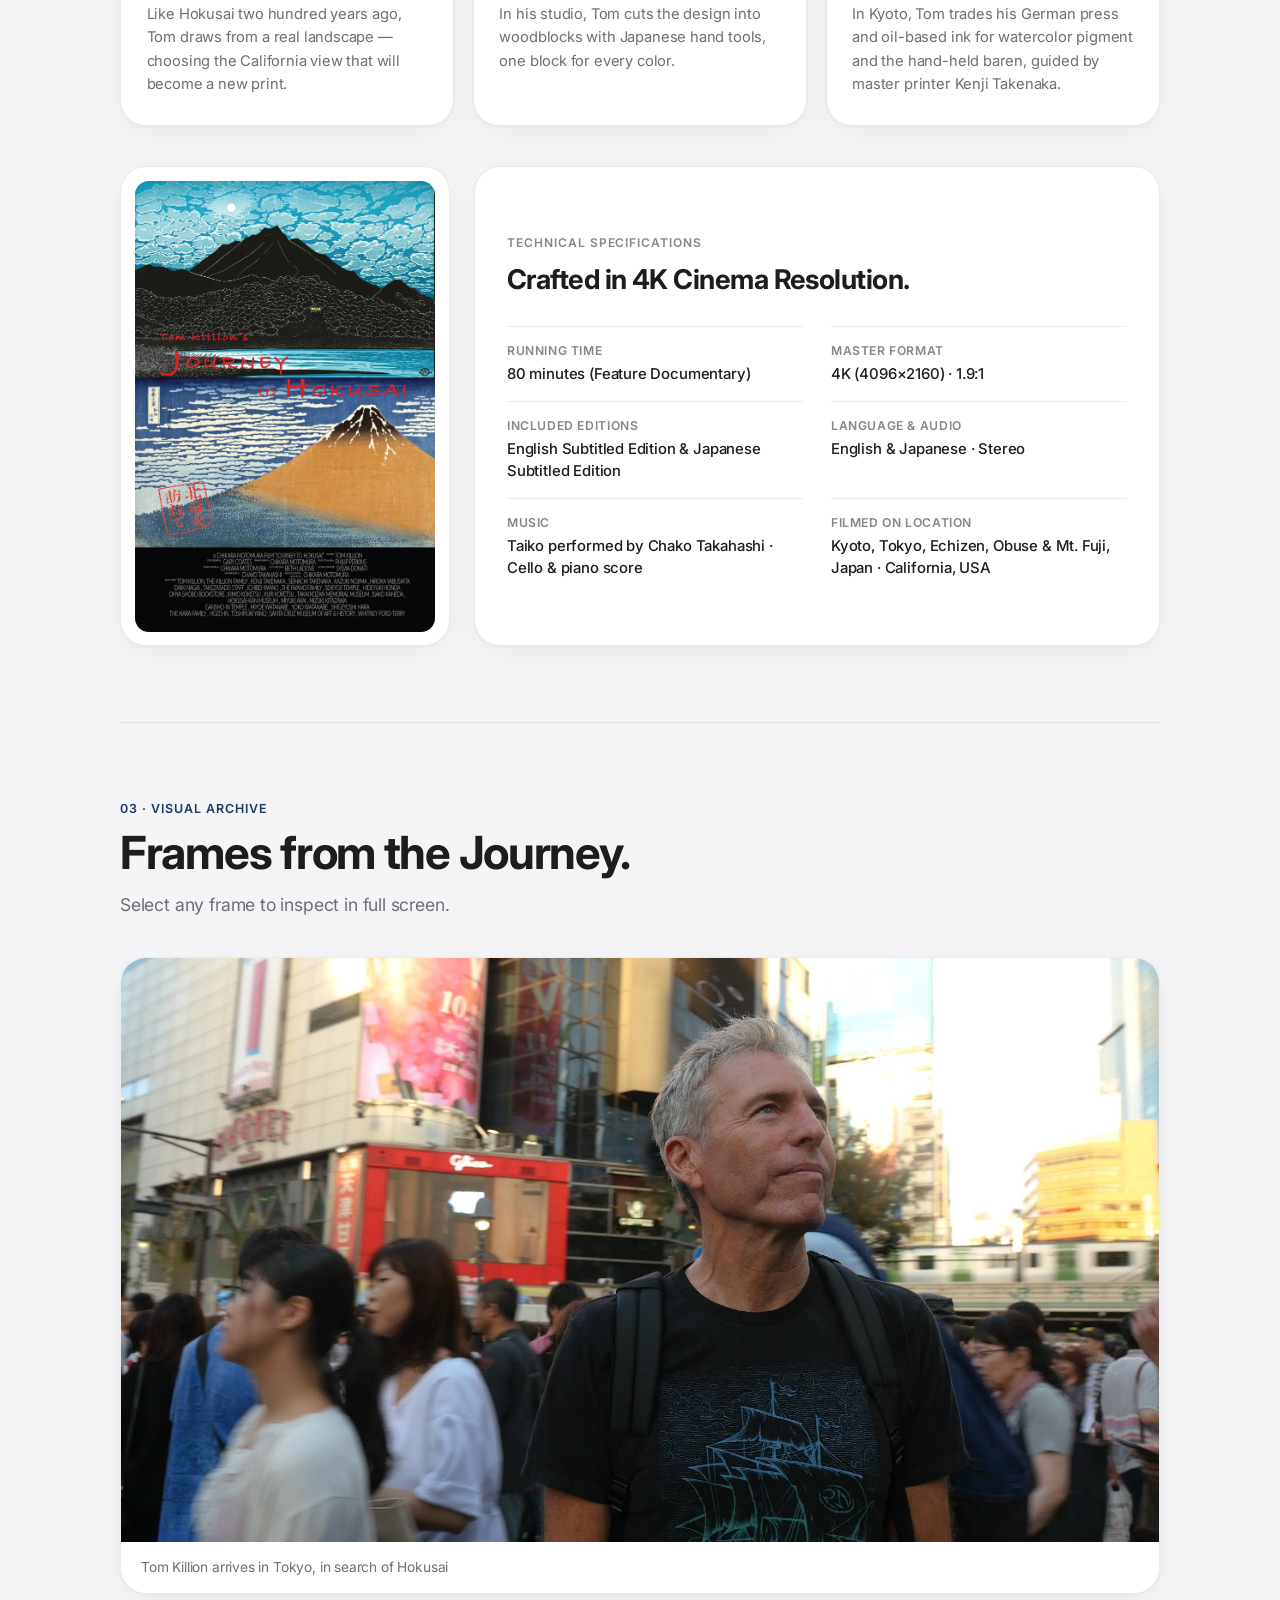
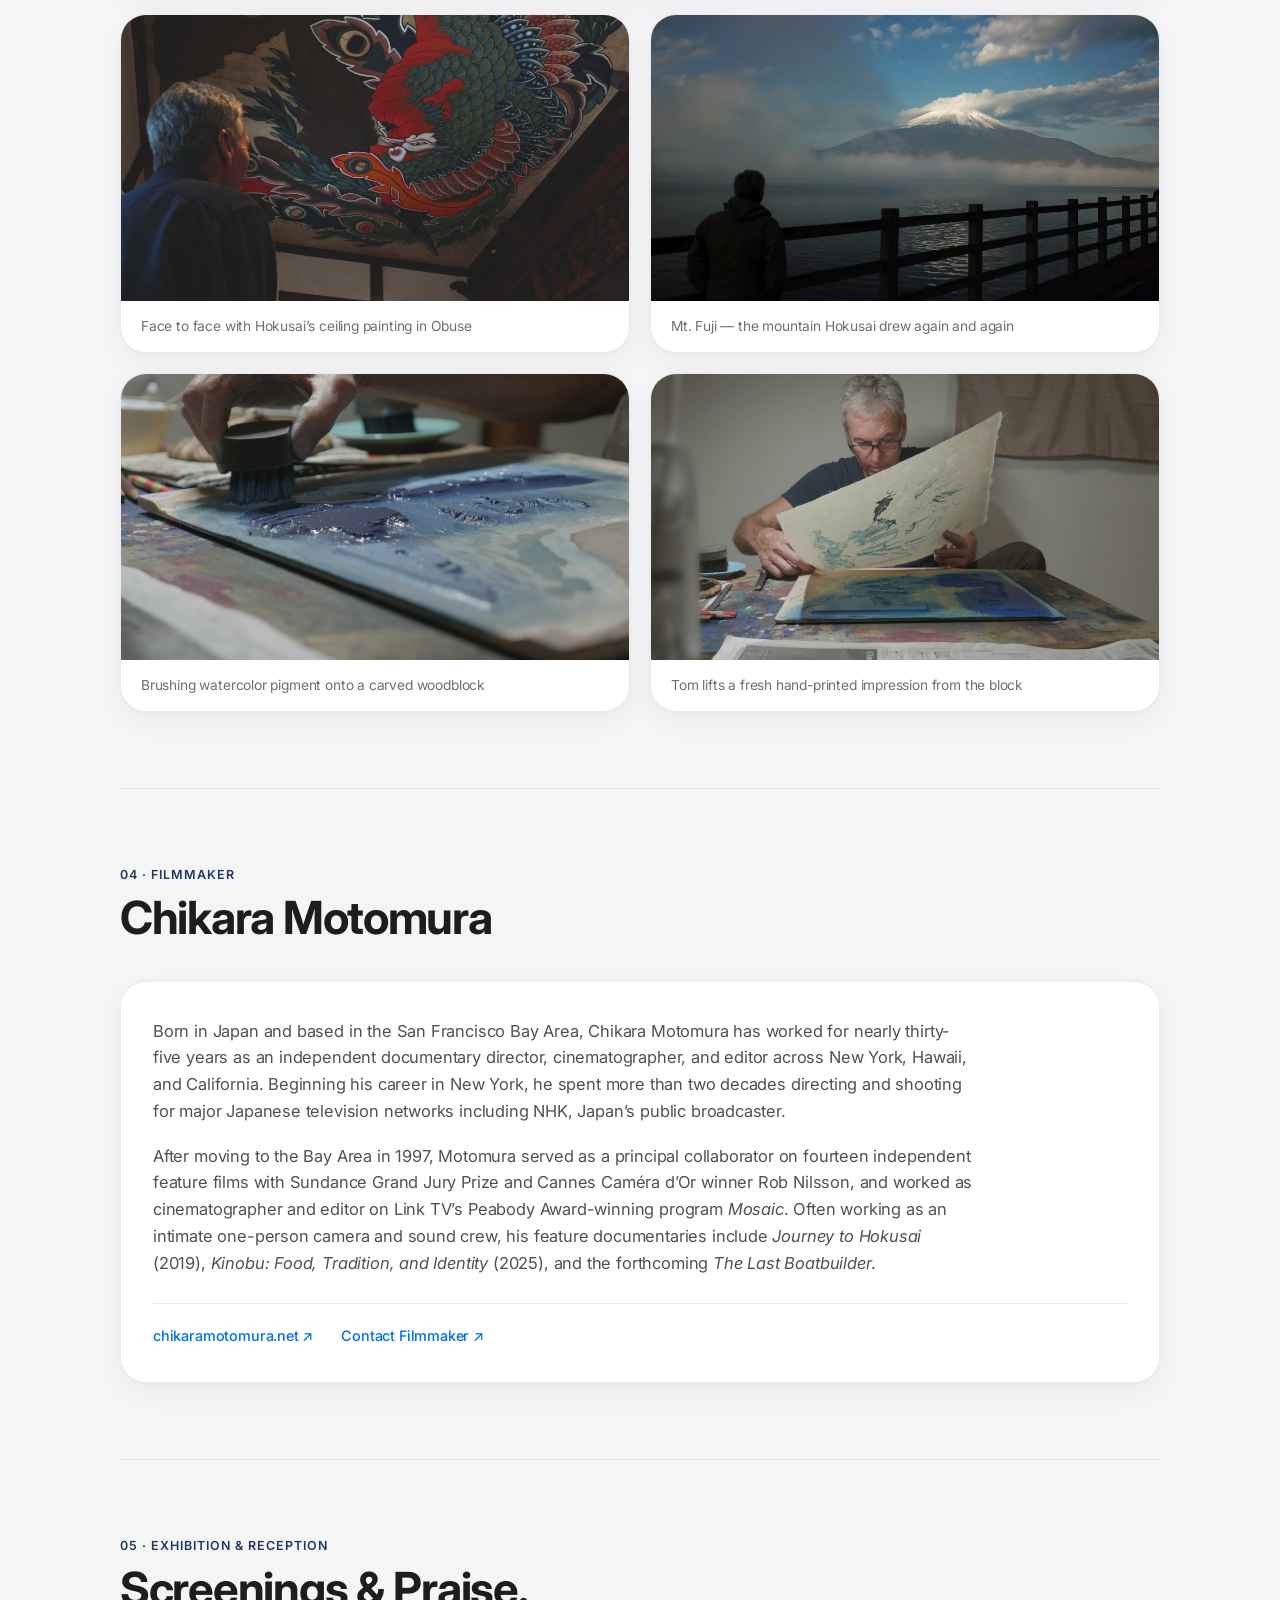
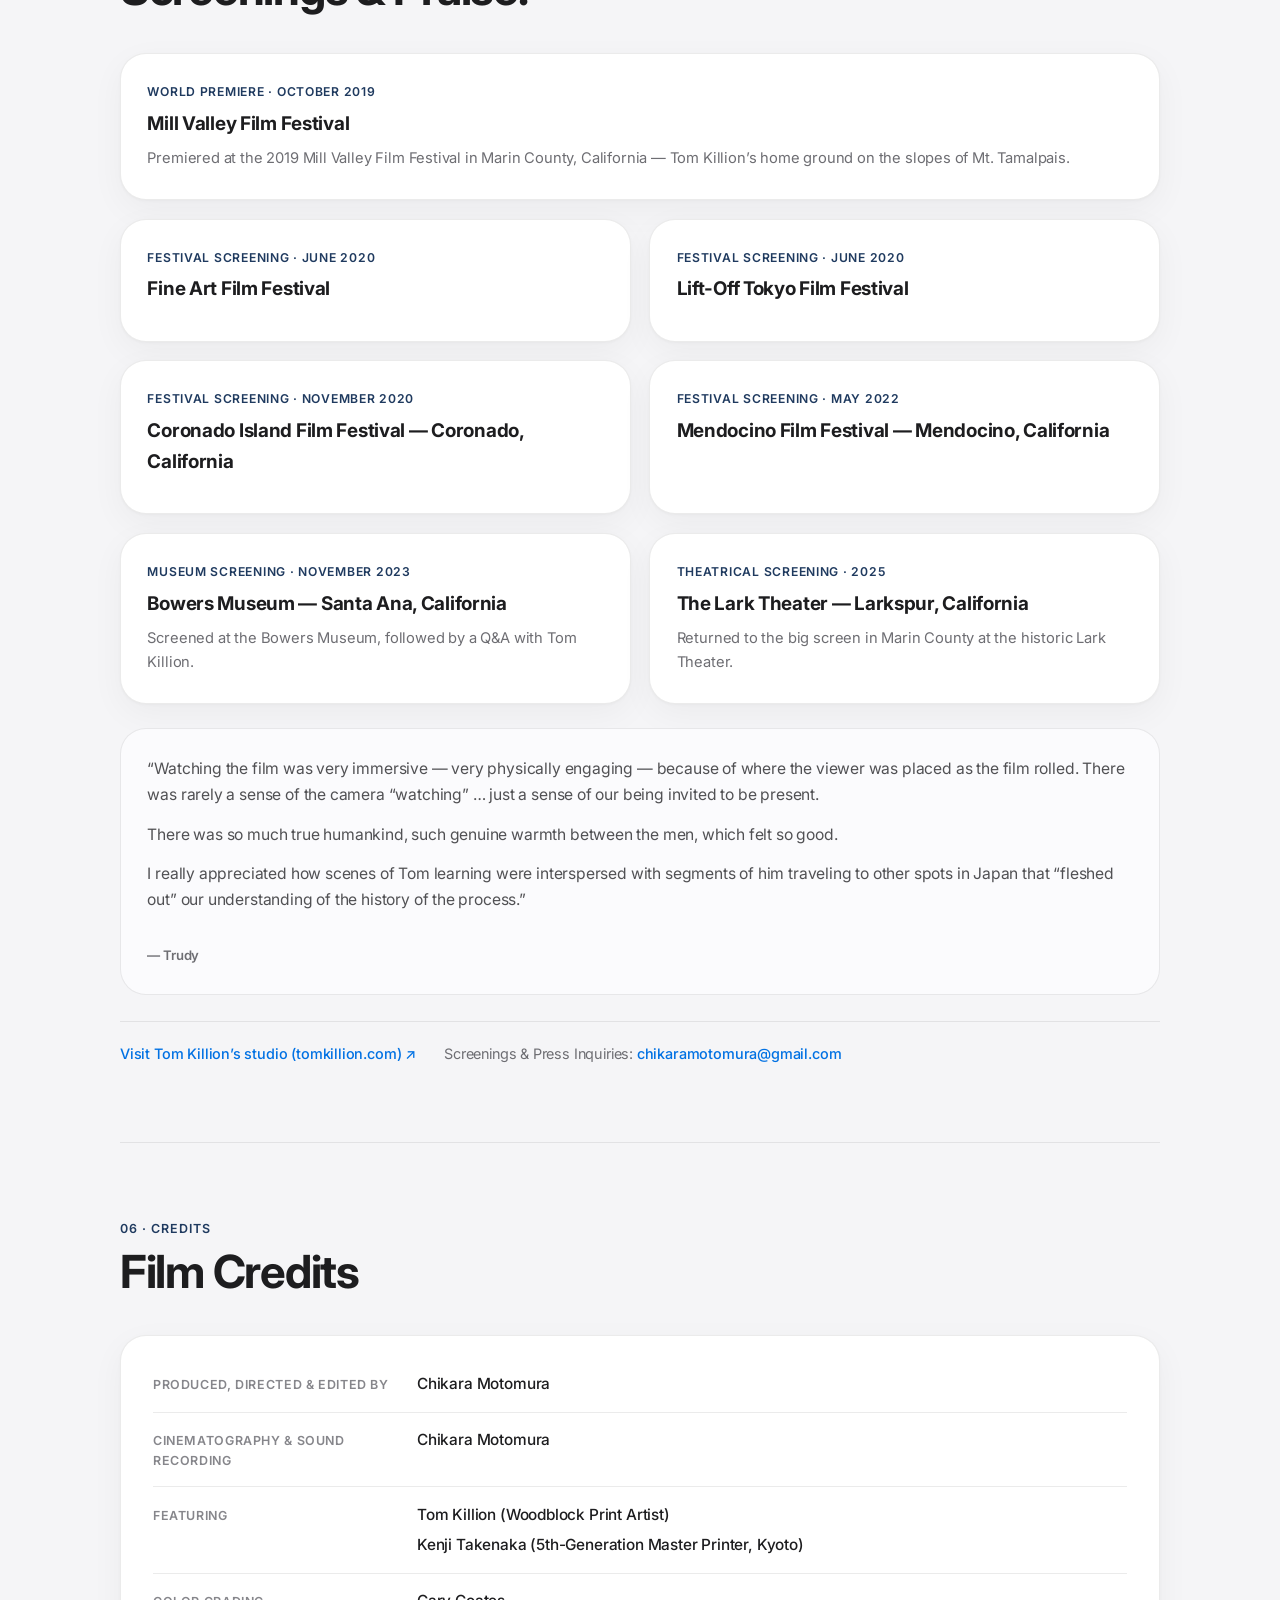
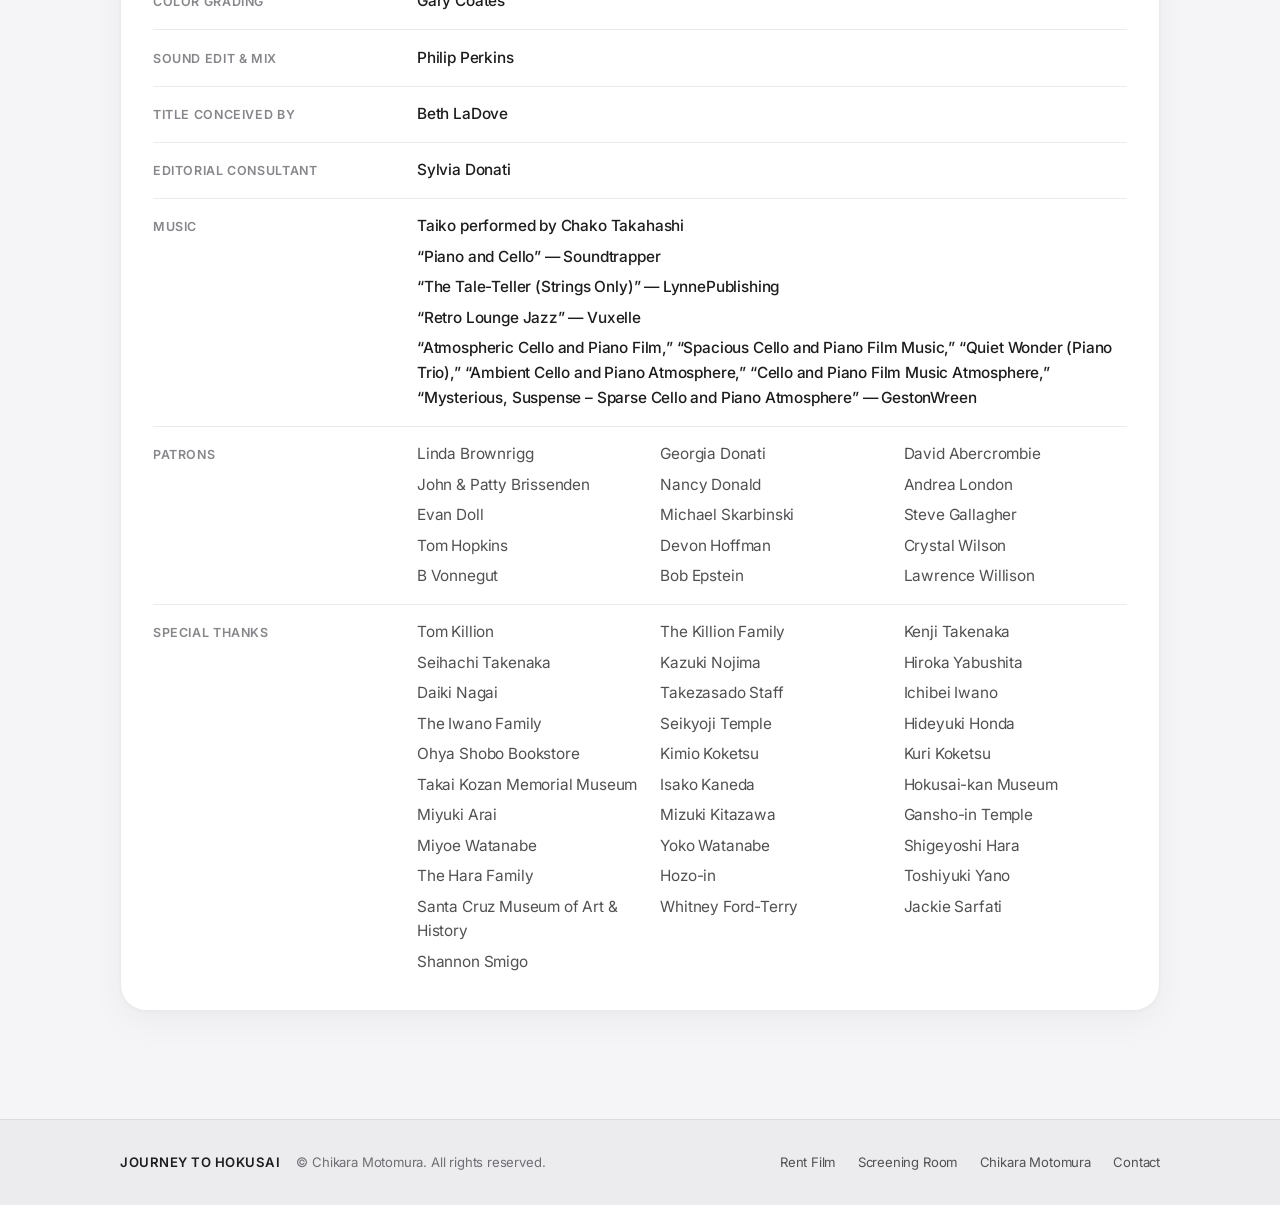
==== commit 6c5ce1b6: "Fix wording in Trudy's audience response" ====
--- a/index.html
+++ b/index.html
@@ -31,7 +31,7 @@
   <link rel="preconnect" href="https://fonts.gstatic.com" crossorigin>
   <link href="https://fonts.googleapis.com/css2?family=Inter:wght@300;400;500;600;700&family=Noto+Sans+JP:wght@400;500;600;700&family=Shippori+Mincho:wght@400;500;600&display=swap" rel="stylesheet">
 
-  <link rel="stylesheet" href="styles.css?v=20261127c">
+  <link rel="stylesheet" href="styles.css?v=20261127d">
 </head>
 <body id="top">
   <a class="skip-link" href="#watch" data-i18n="skip">Skip to rental pass</a>
@@ -445,7 +445,7 @@
       <div class="quotes-grid" aria-label="Audience reactions">
         <blockquote class="quote-card quote-card--wide">
           <div class="quote-body">
-            <p data-i18n="praise.q1a">“Watching the film were very immersive — very physically engaging — because of where the viewer was placed as the film rolled. There was rarely a sense of the camera “watching” … just a sense of our being invited to be present.</p>
+            <p data-i18n="praise.q1a">“Watching the film was very immersive — very physically engaging — because of where the viewer was placed as the film rolled. There was rarely a sense of the camera “watching” … just a sense of our being invited to be present.</p>
             <p data-i18n="praise.q1b">There was so much true humankind, such genuine warmth between the men, which felt so good.</p>
             <p data-i18n="praise.q1c">I really appreciated how scenes of Tom learning were interspersed with segments of him traveling to other spots in Japan that “fleshed out” our understanding of the history of the process.”</p>
           </div>
@@ -560,7 +560,7 @@
     </div>
   </footer>
 
-  <script src="config.js?v=20261127c"></script>
-  <script src="site.js?v=20261127c"></script>
+  <script src="config.js?v=20261127d"></script>
+  <script src="site.js?v=20261127d"></script>
 </body>
 </html>
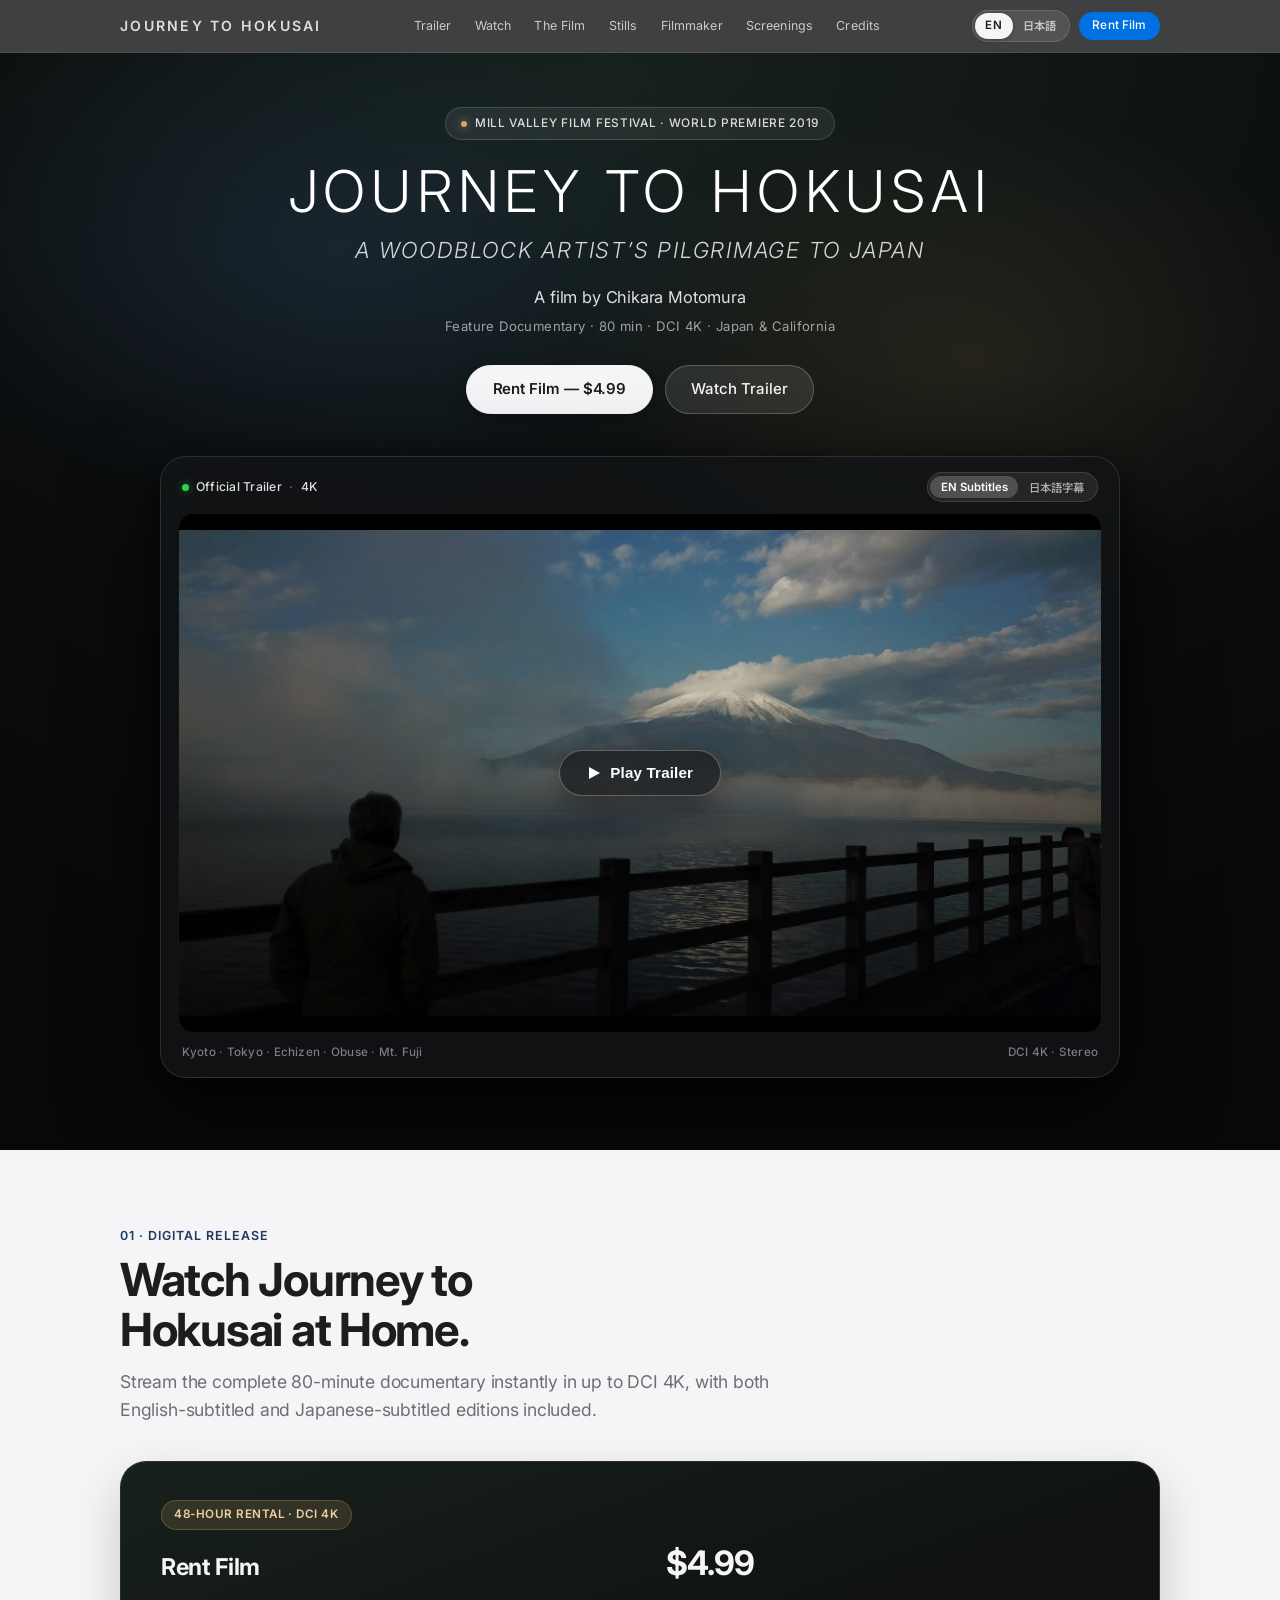
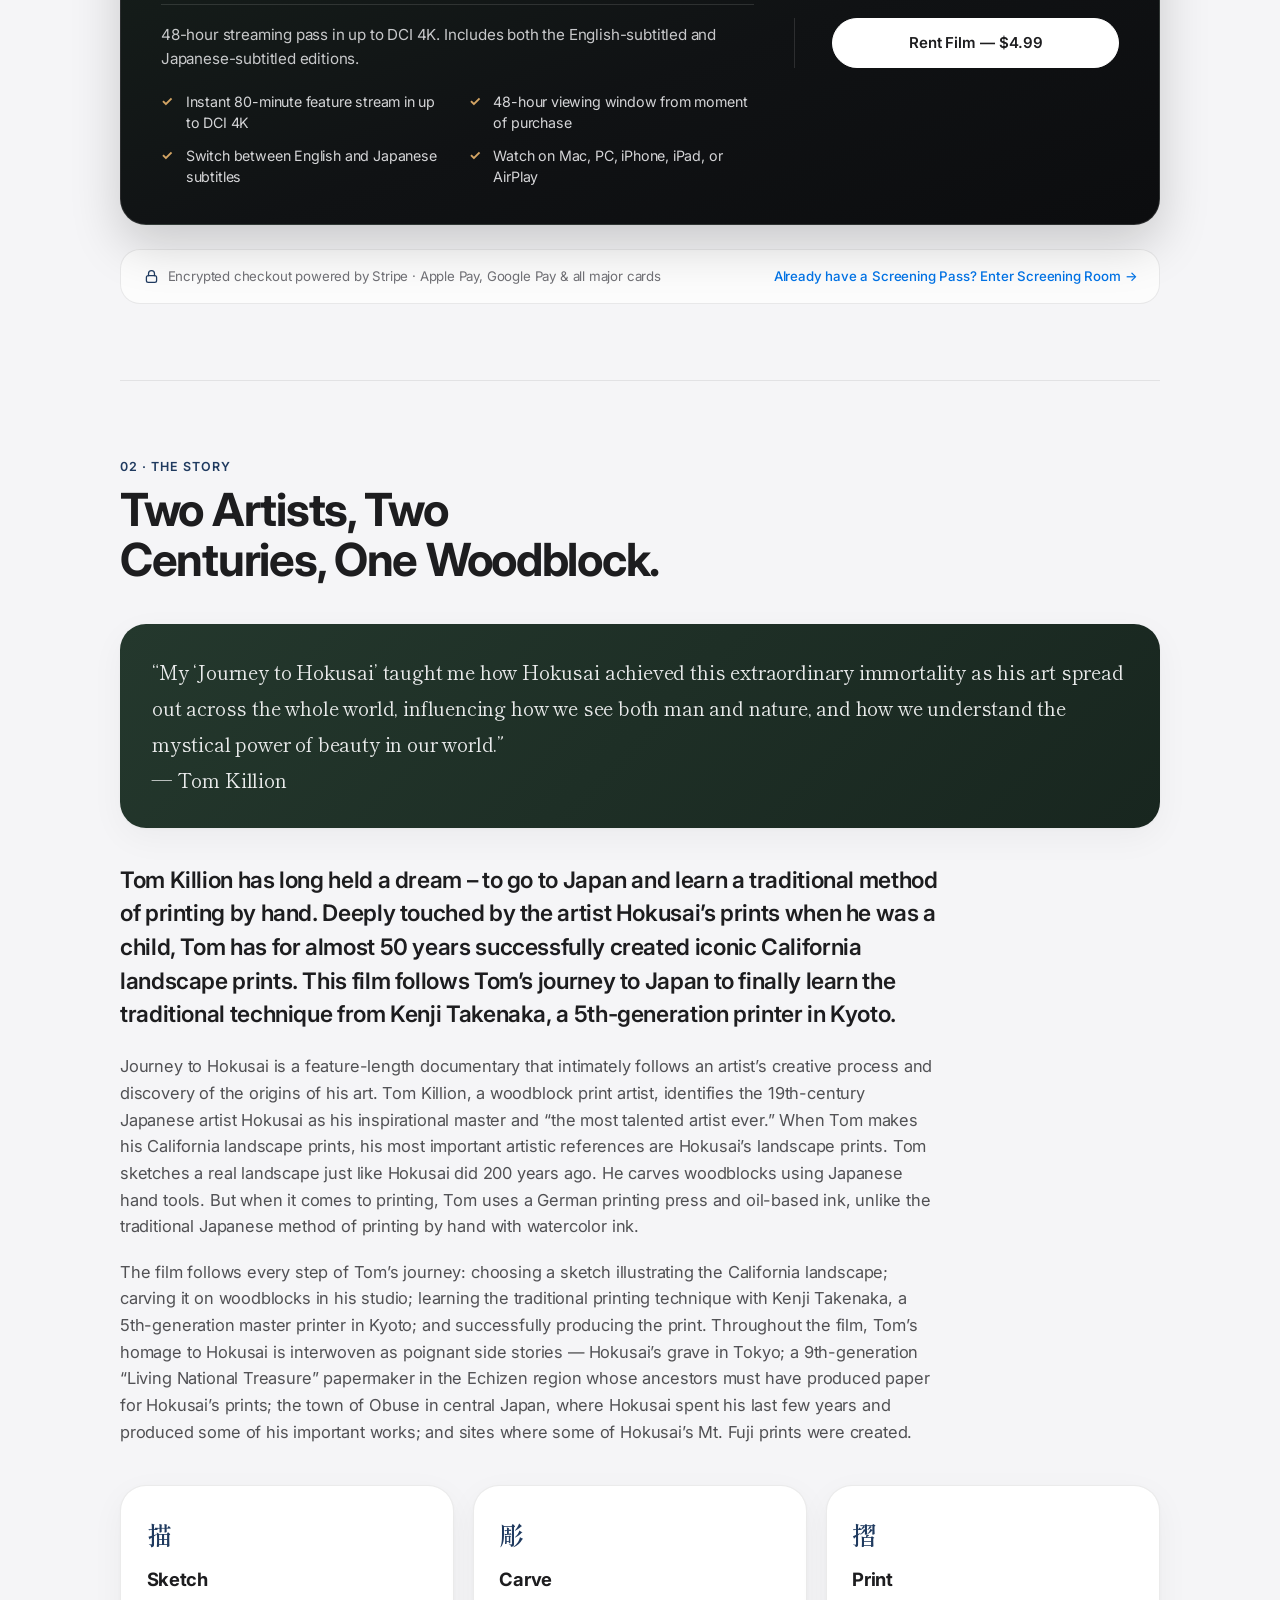
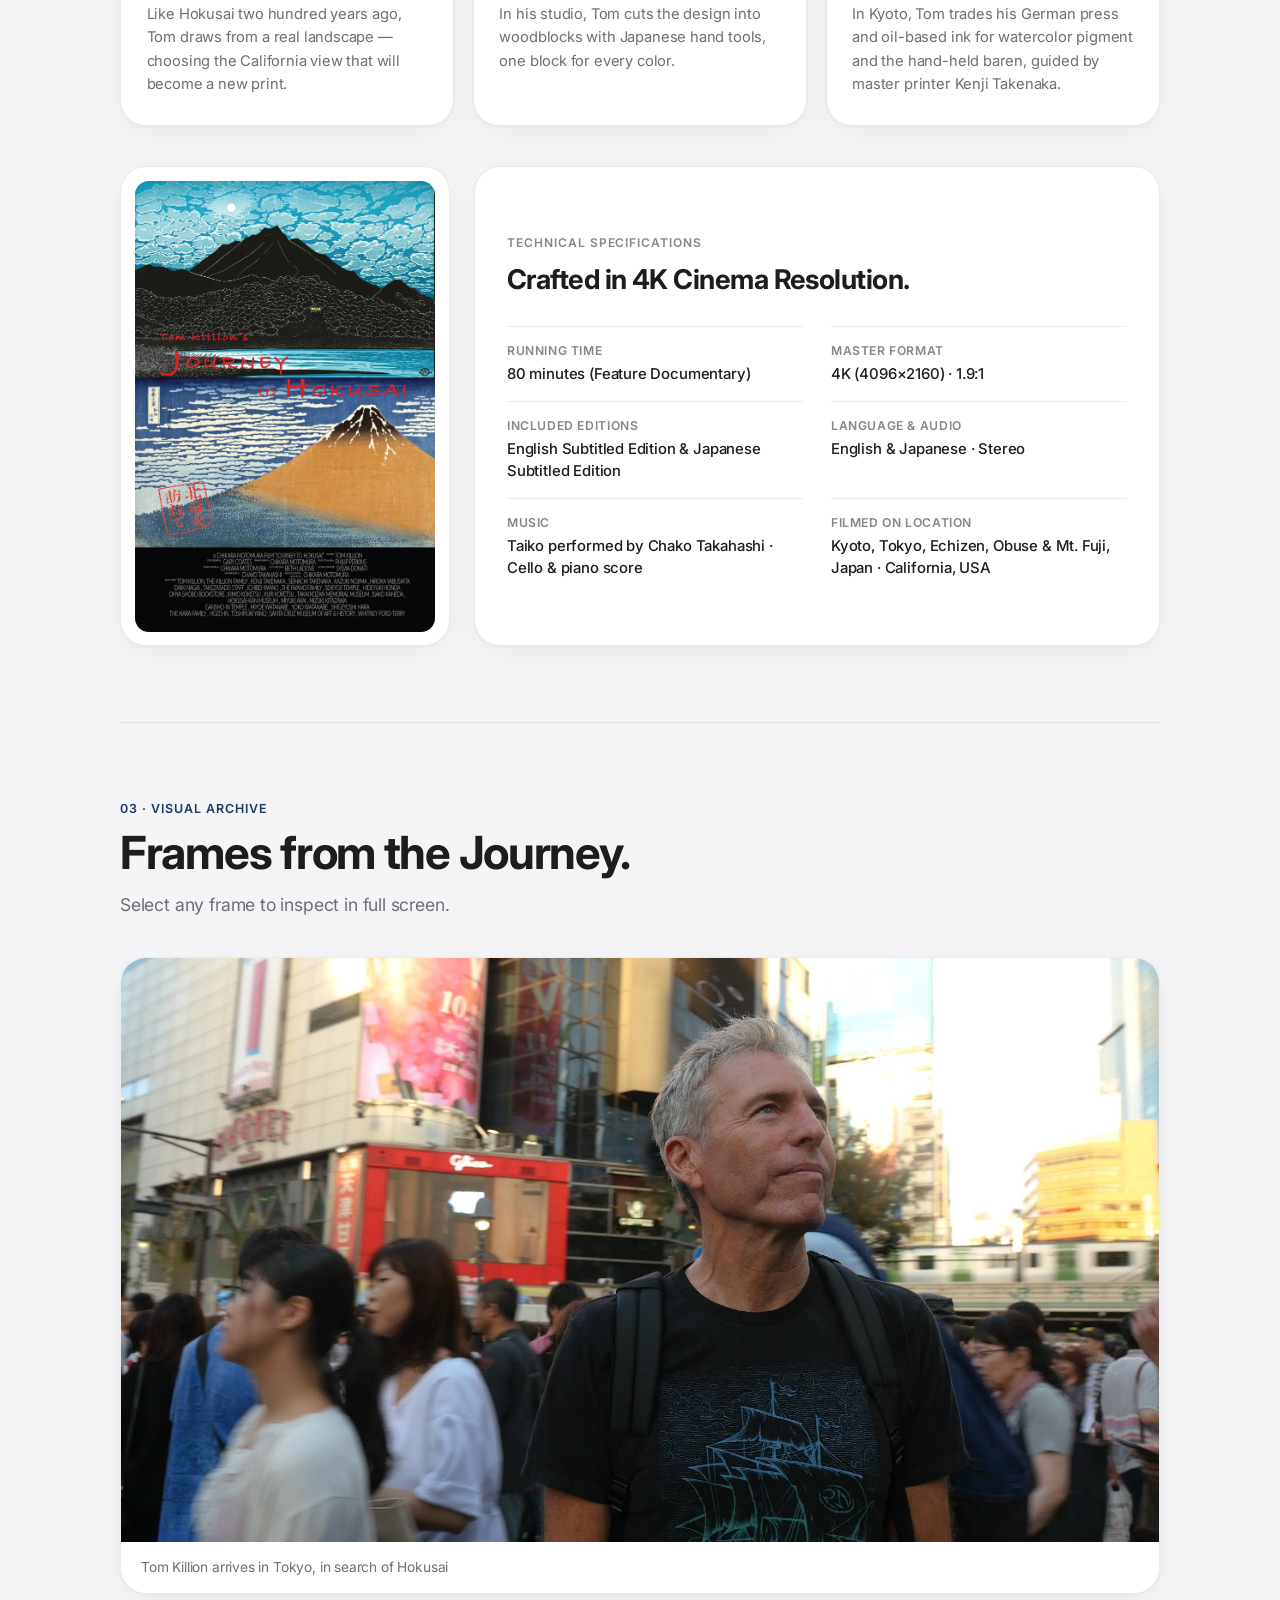
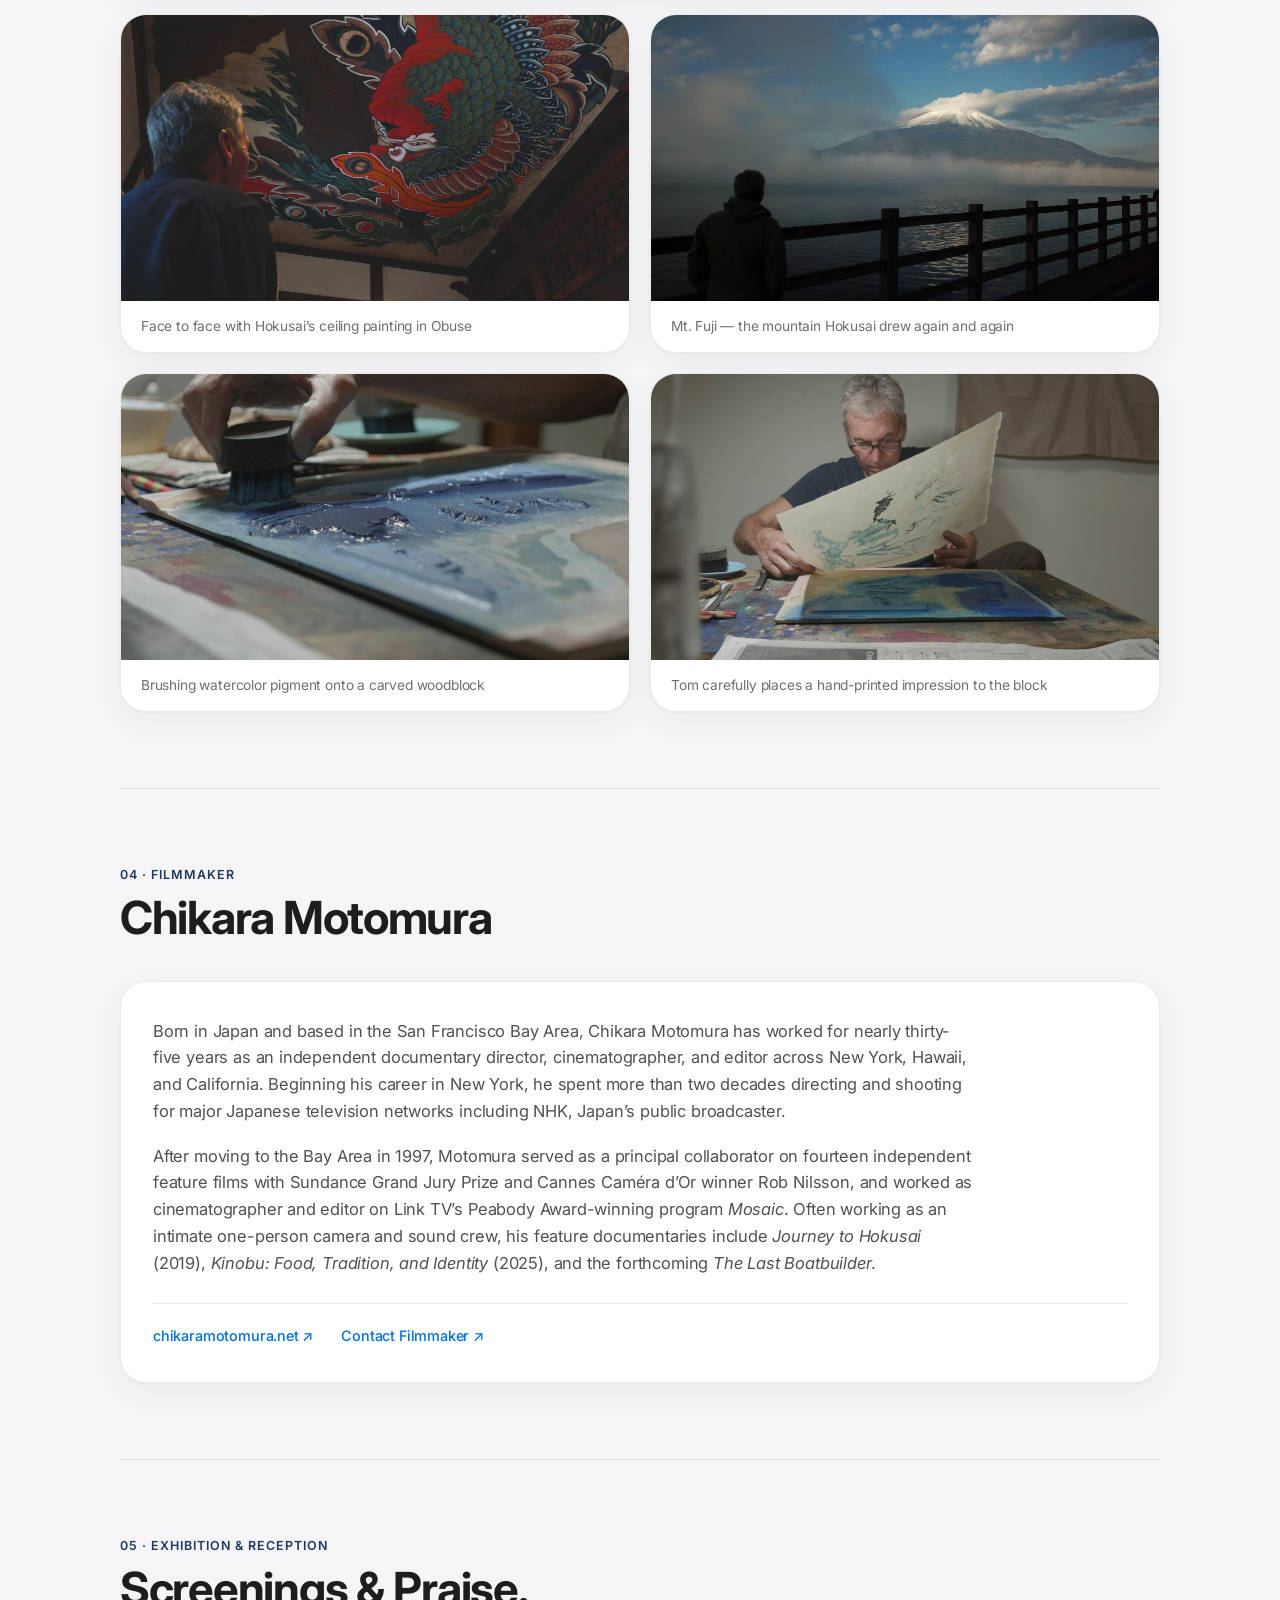
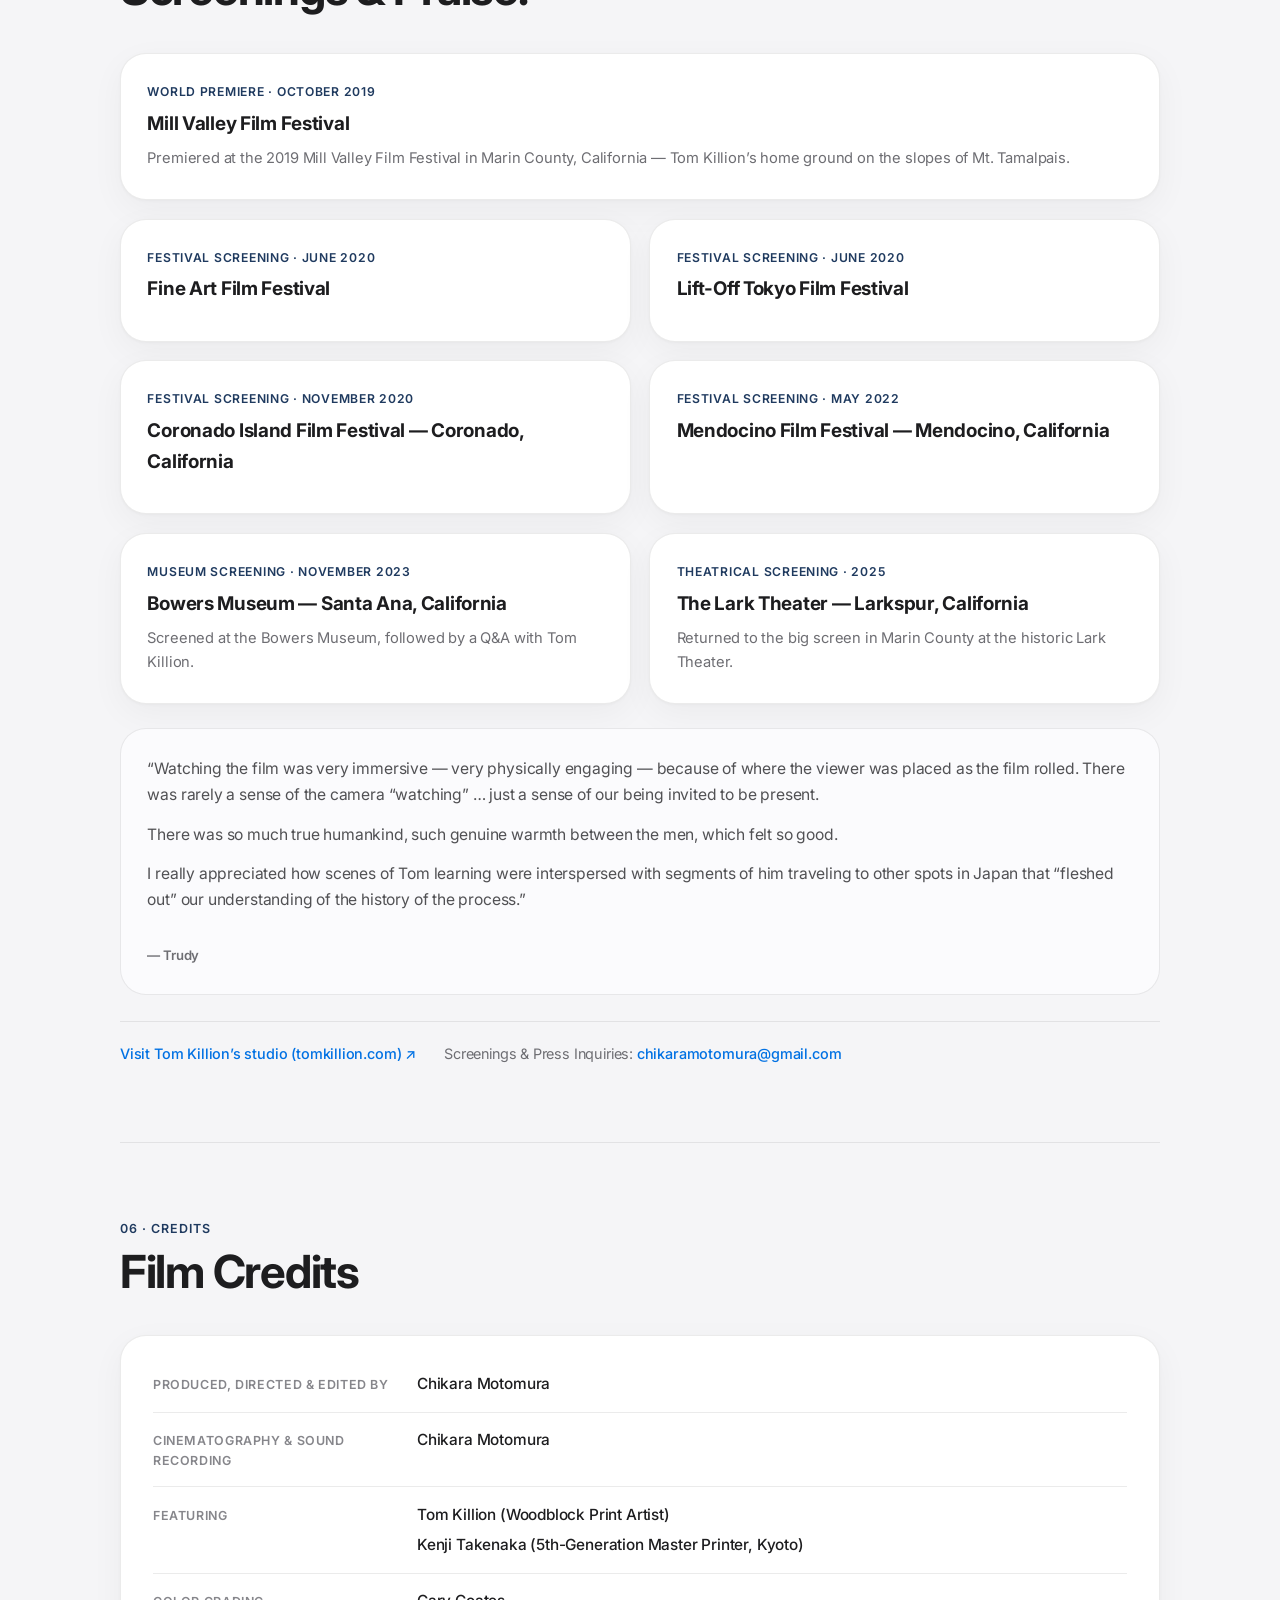
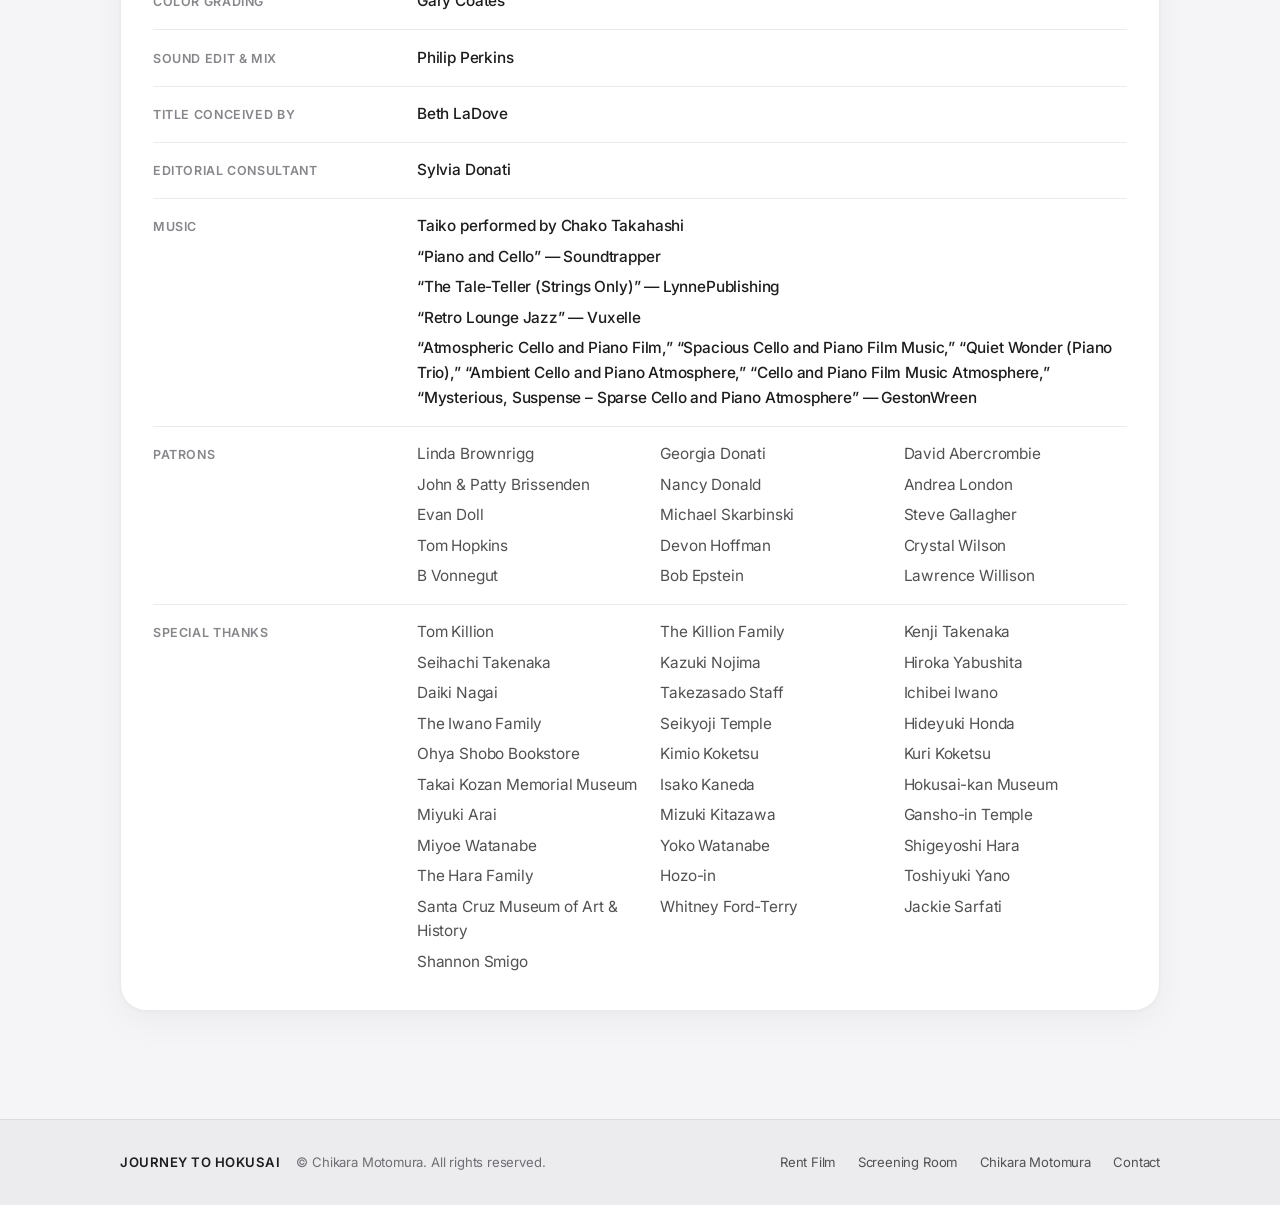
==== commit 37d19fe8: "Update fresh-print still caption (EN/JA)" ====
--- a/index.html
+++ b/index.html
@@ -31,7 +31,7 @@
   <link rel="preconnect" href="https://fonts.gstatic.com" crossorigin>
   <link href="https://fonts.googleapis.com/css2?family=Inter:wght@300;400;500;600;700&family=Noto+Sans+JP:wght@400;500;600;700&family=Shippori+Mincho:wght@400;500;600&display=swap" rel="stylesheet">
 
-  <link rel="stylesheet" href="styles.css?v=20261127d">
+  <link rel="stylesheet" href="styles.css?v=20261127f">
 </head>
 <body id="top">
   <a class="skip-link" href="#watch" data-i18n="skip">Skip to rental pass</a>
@@ -358,9 +358,9 @@
 
         <figure class="still-card">
           <button type="button" class="still-trigger" data-still-index="4">
-            <img src="assets/stills/fresh-print.jpg" alt="Tom Killion lifting a freshly printed sheet from the woodblock" data-i18n-alt="stills.s5Alt" loading="lazy" width="1920" height="1012">
+            <img src="assets/stills/fresh-print.jpg" alt="Tom Killion carefully placing a hand-printed sheet onto the woodblock" data-i18n-alt="stills.s5Alt" loading="lazy" width="1920" height="1012">
           </button>
-          <figcaption class="still-caption" data-i18n="stills.s5Cap">Tom lifts a fresh hand-printed impression from the block</figcaption>
+          <figcaption class="still-caption" data-i18n="stills.s5Cap">Tom carefully places a hand-printed impression to the block</figcaption>
         </figure>
       </div>
     </section>
@@ -560,7 +560,7 @@
     </div>
   </footer>
 
-  <script src="config.js?v=20261127d"></script>
-  <script src="site.js?v=20261127d"></script>
+  <script src="config.js?v=20261127f"></script>
+  <script src="site.js?v=20261127f"></script>
 </body>
 </html>
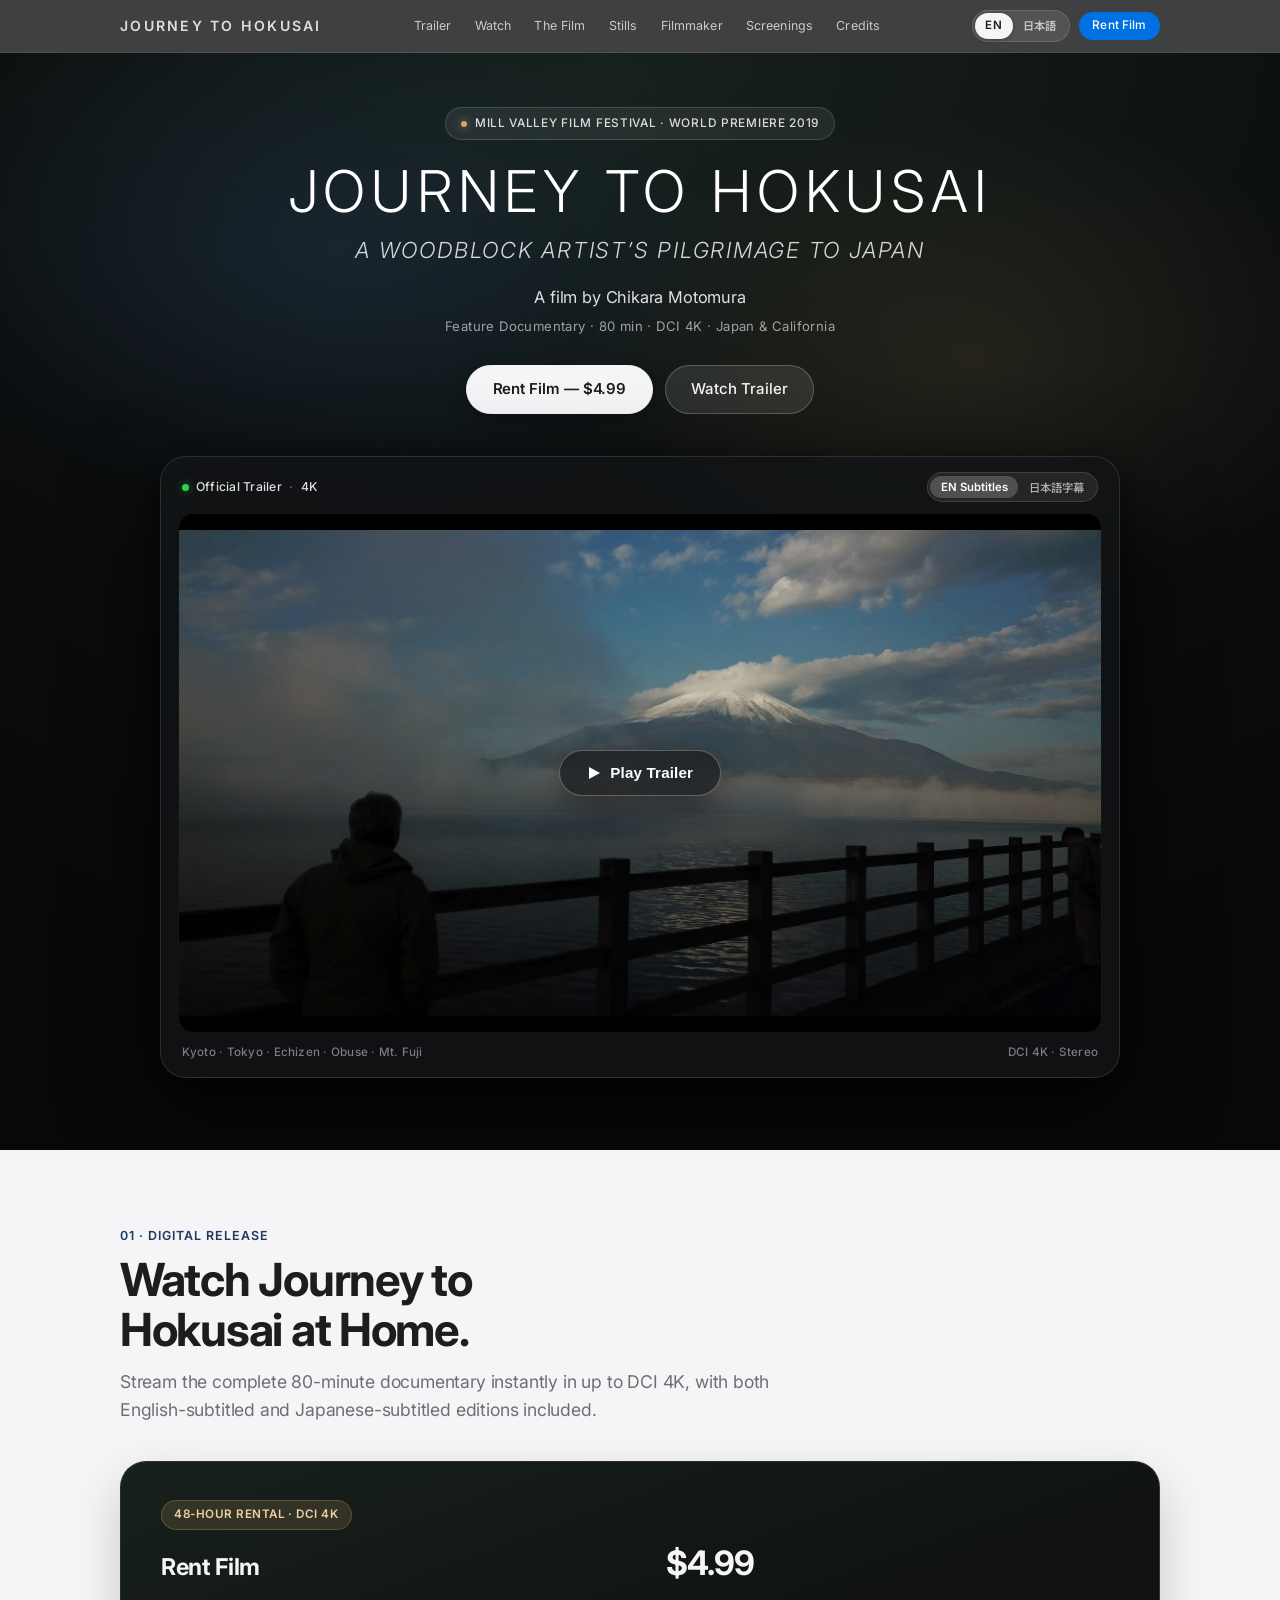
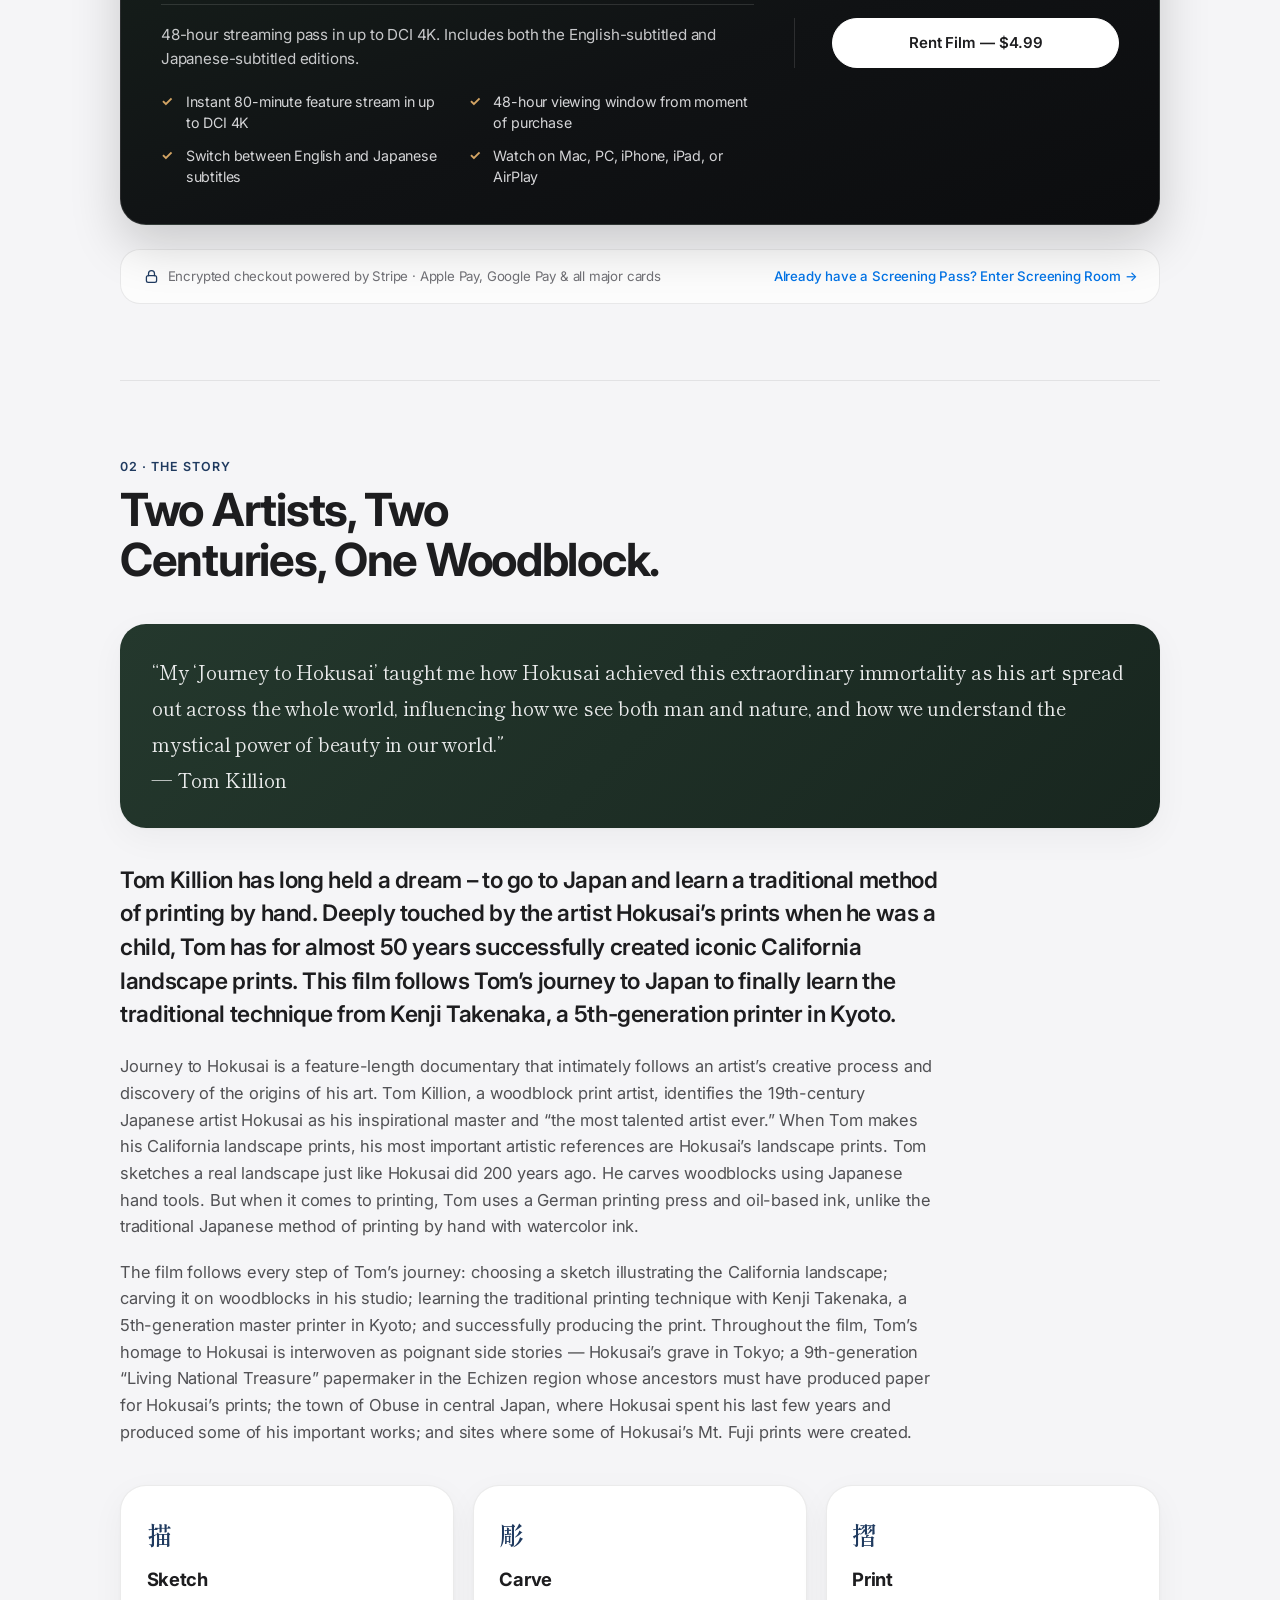
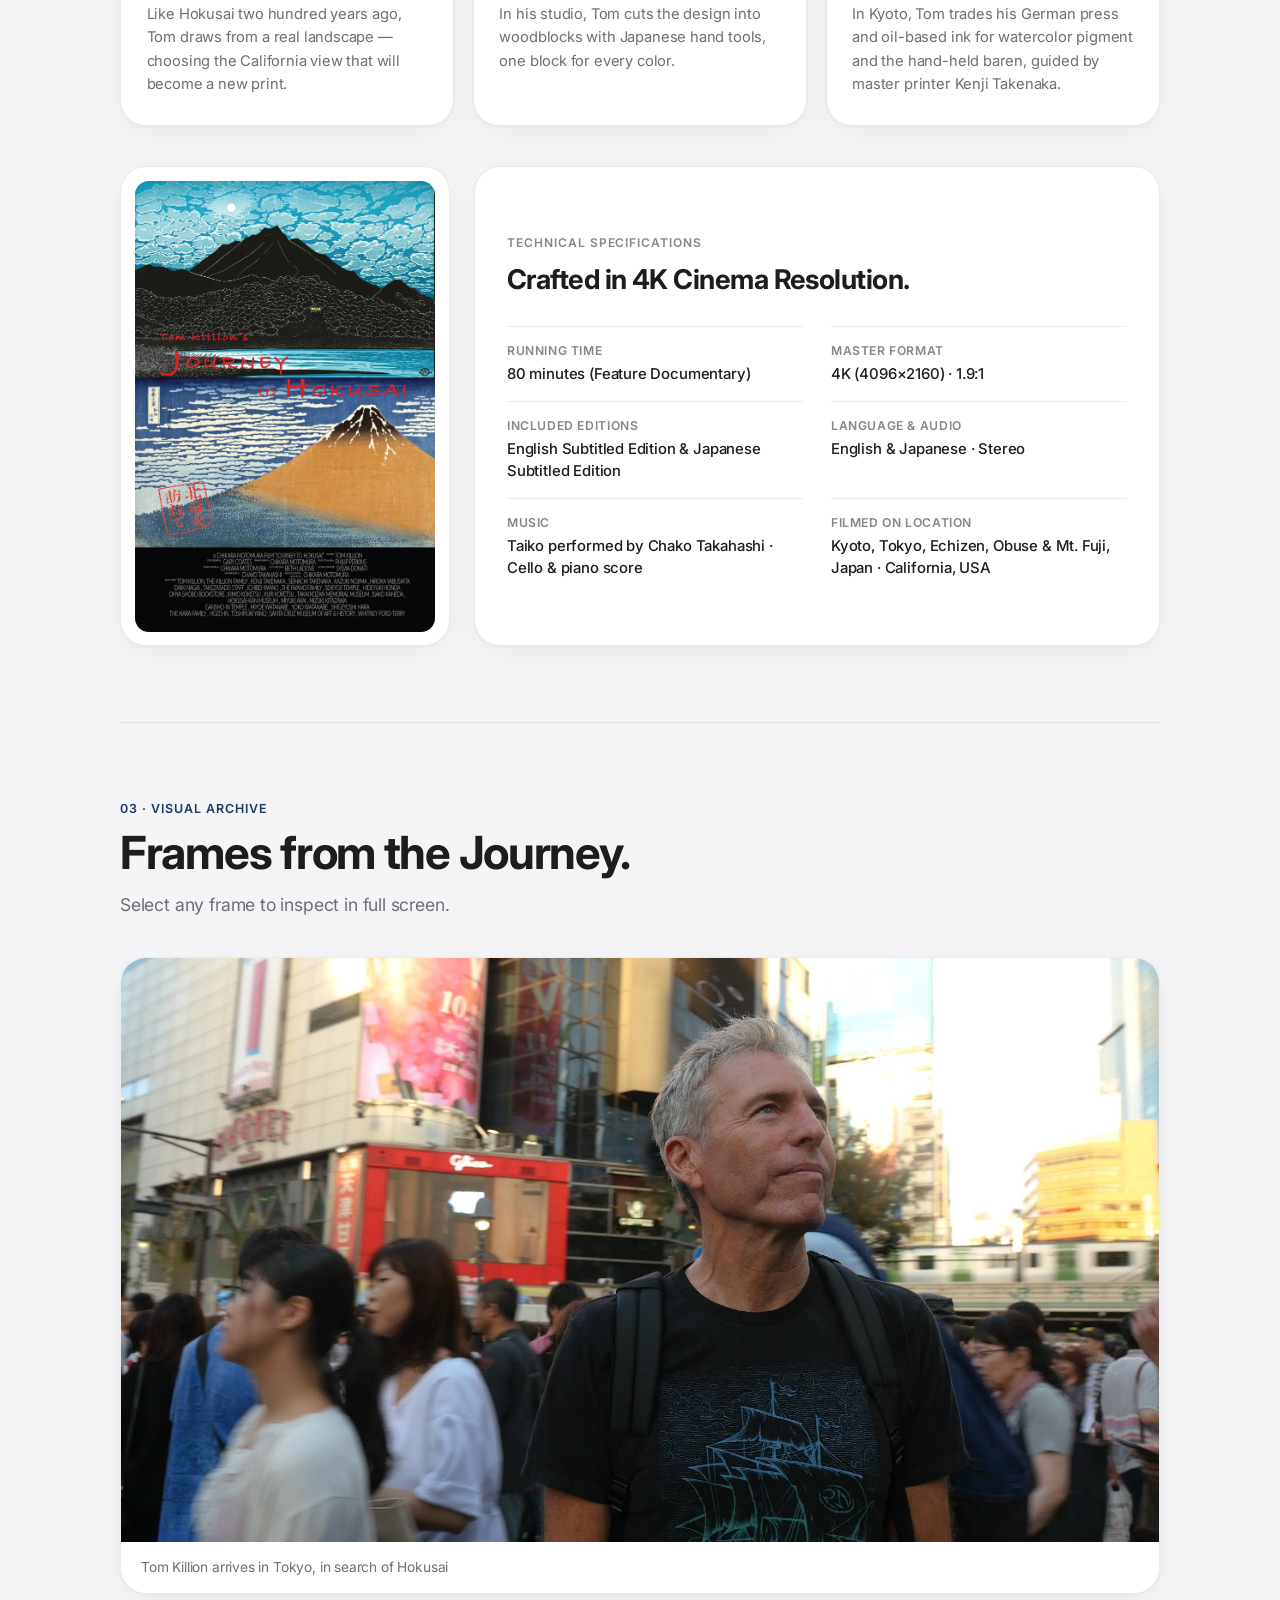
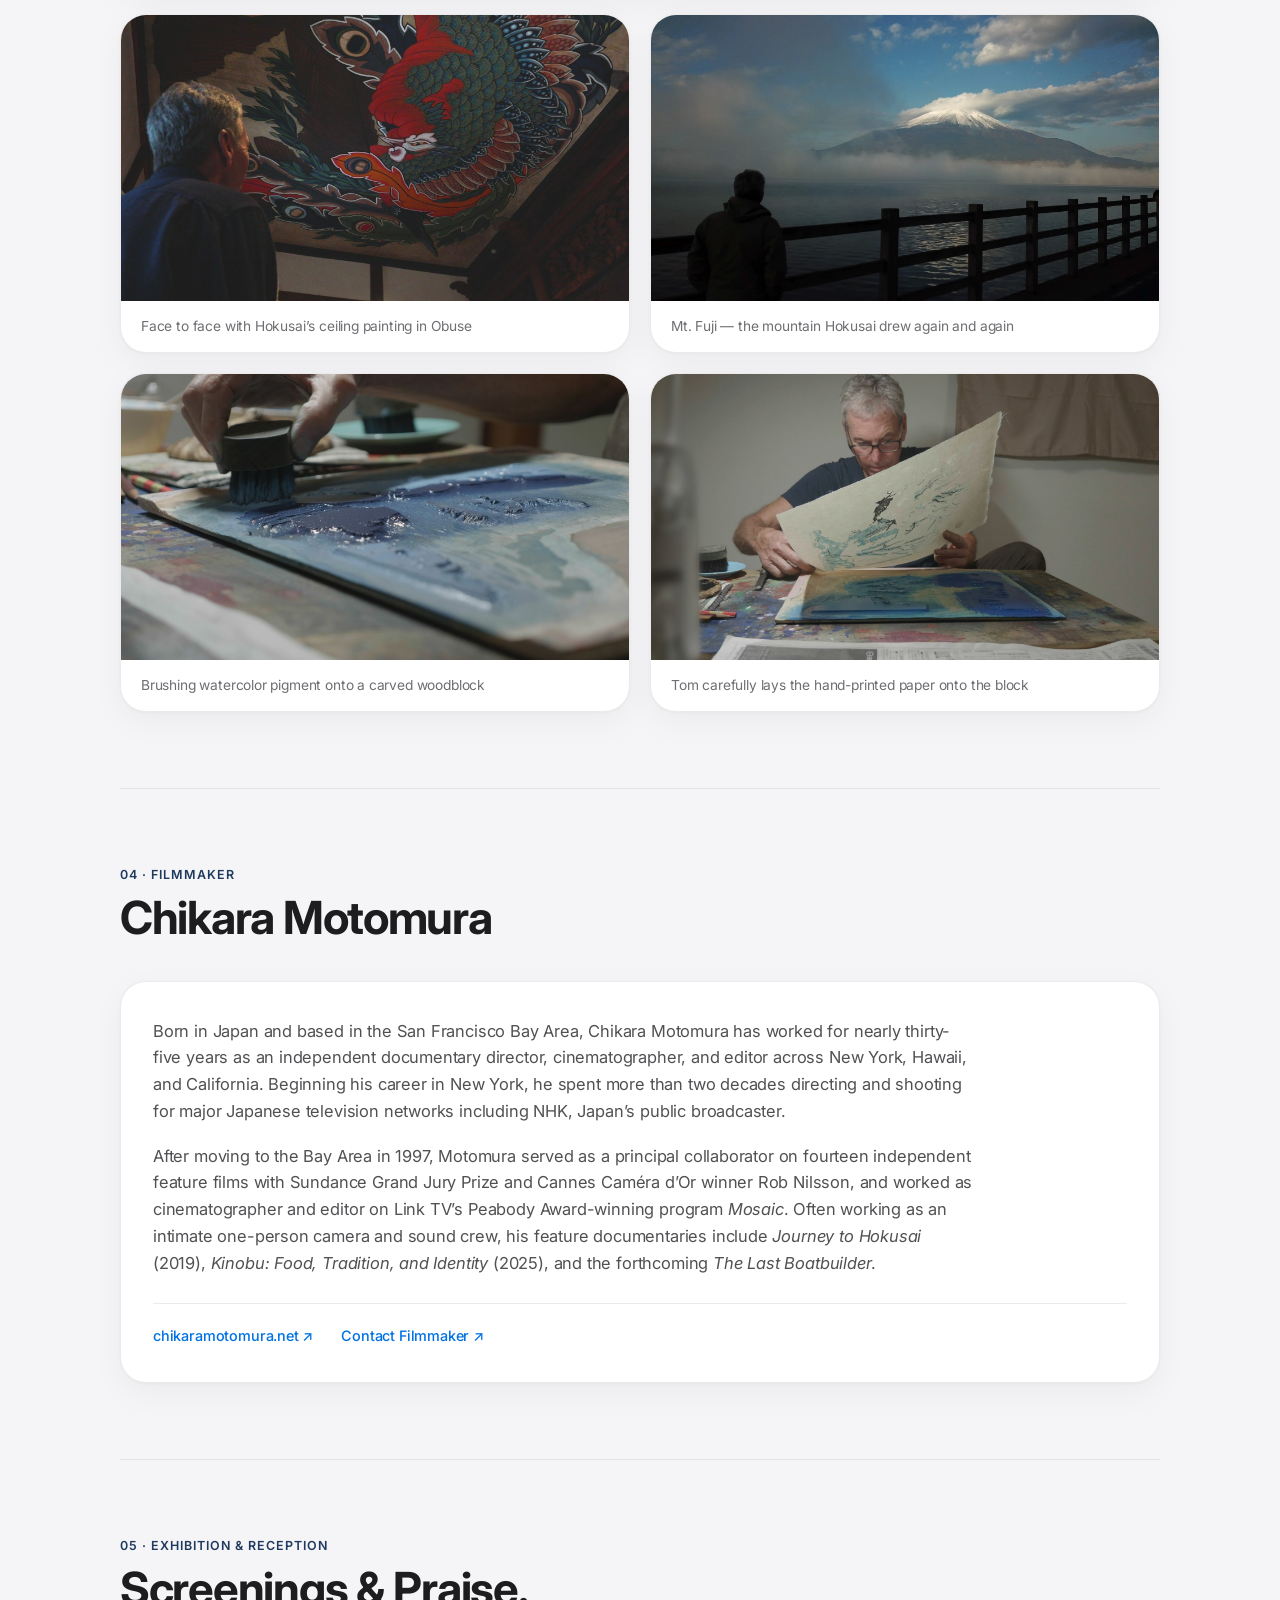
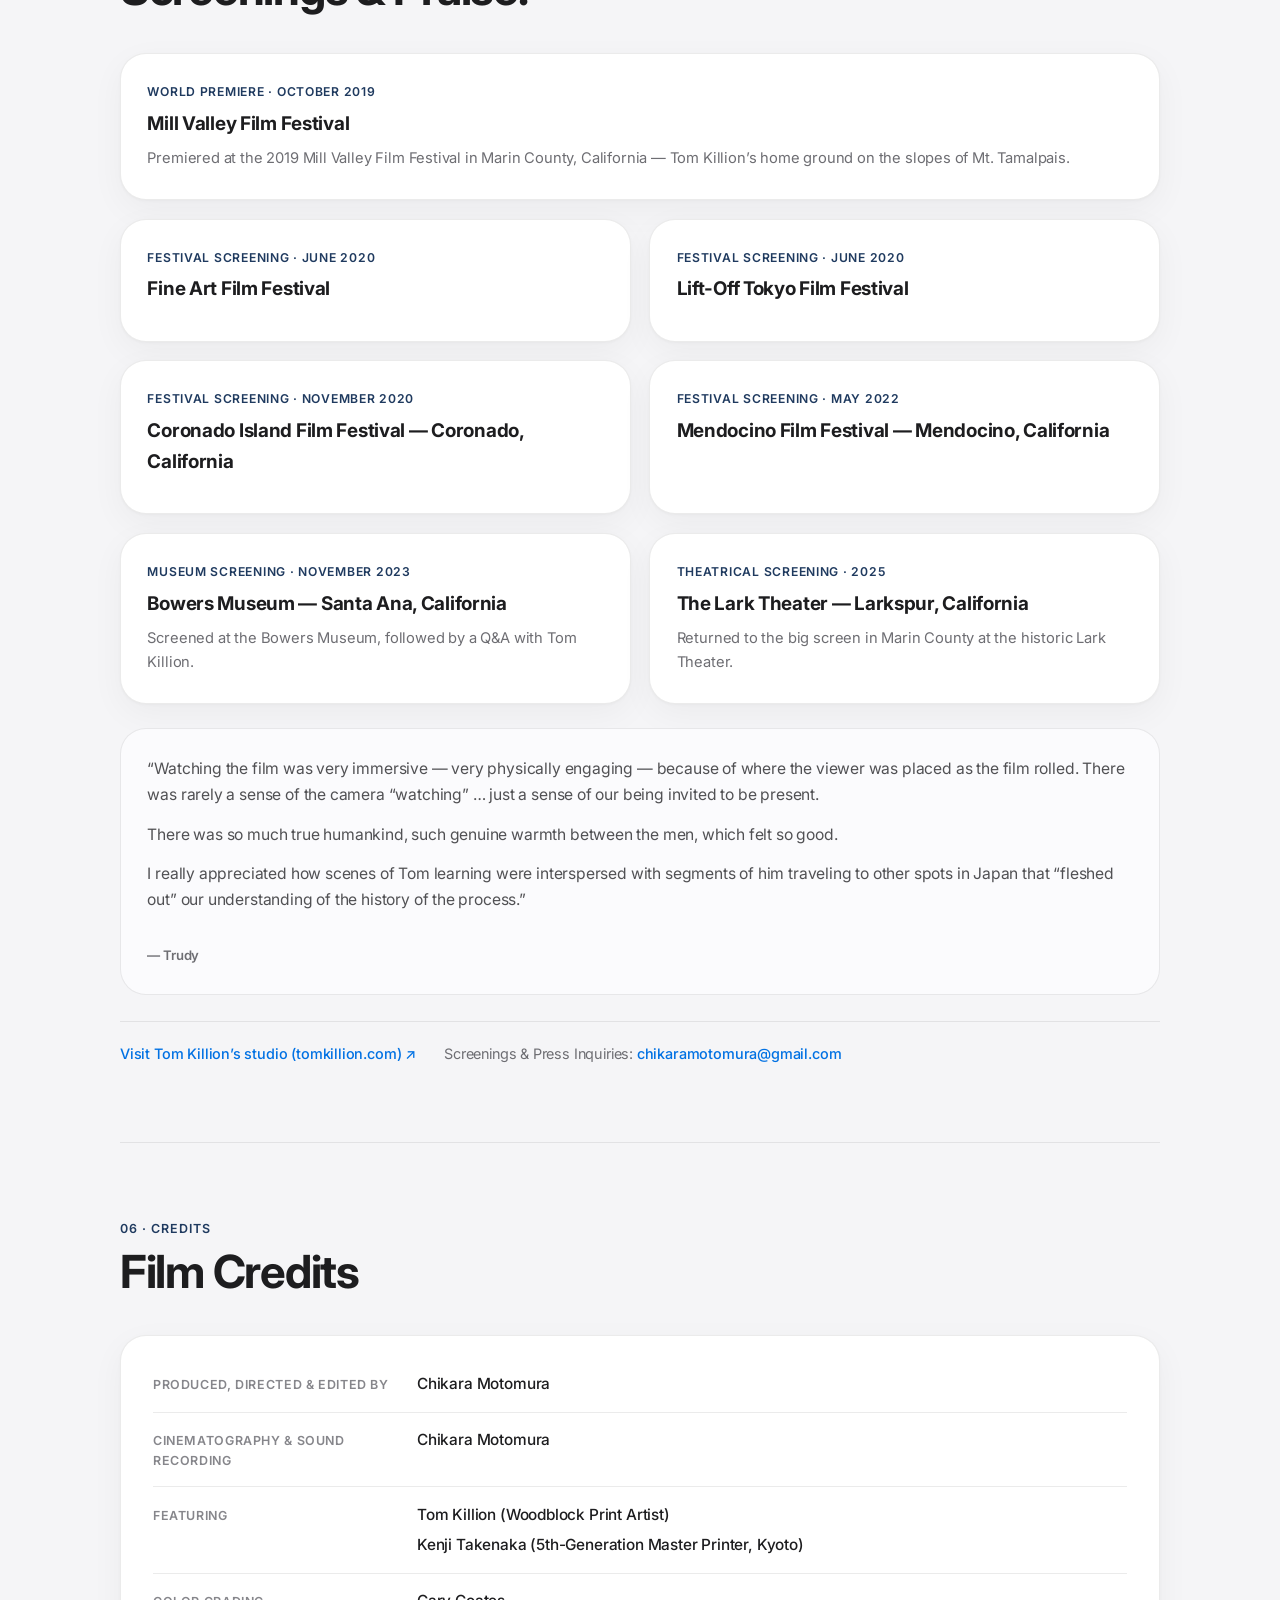
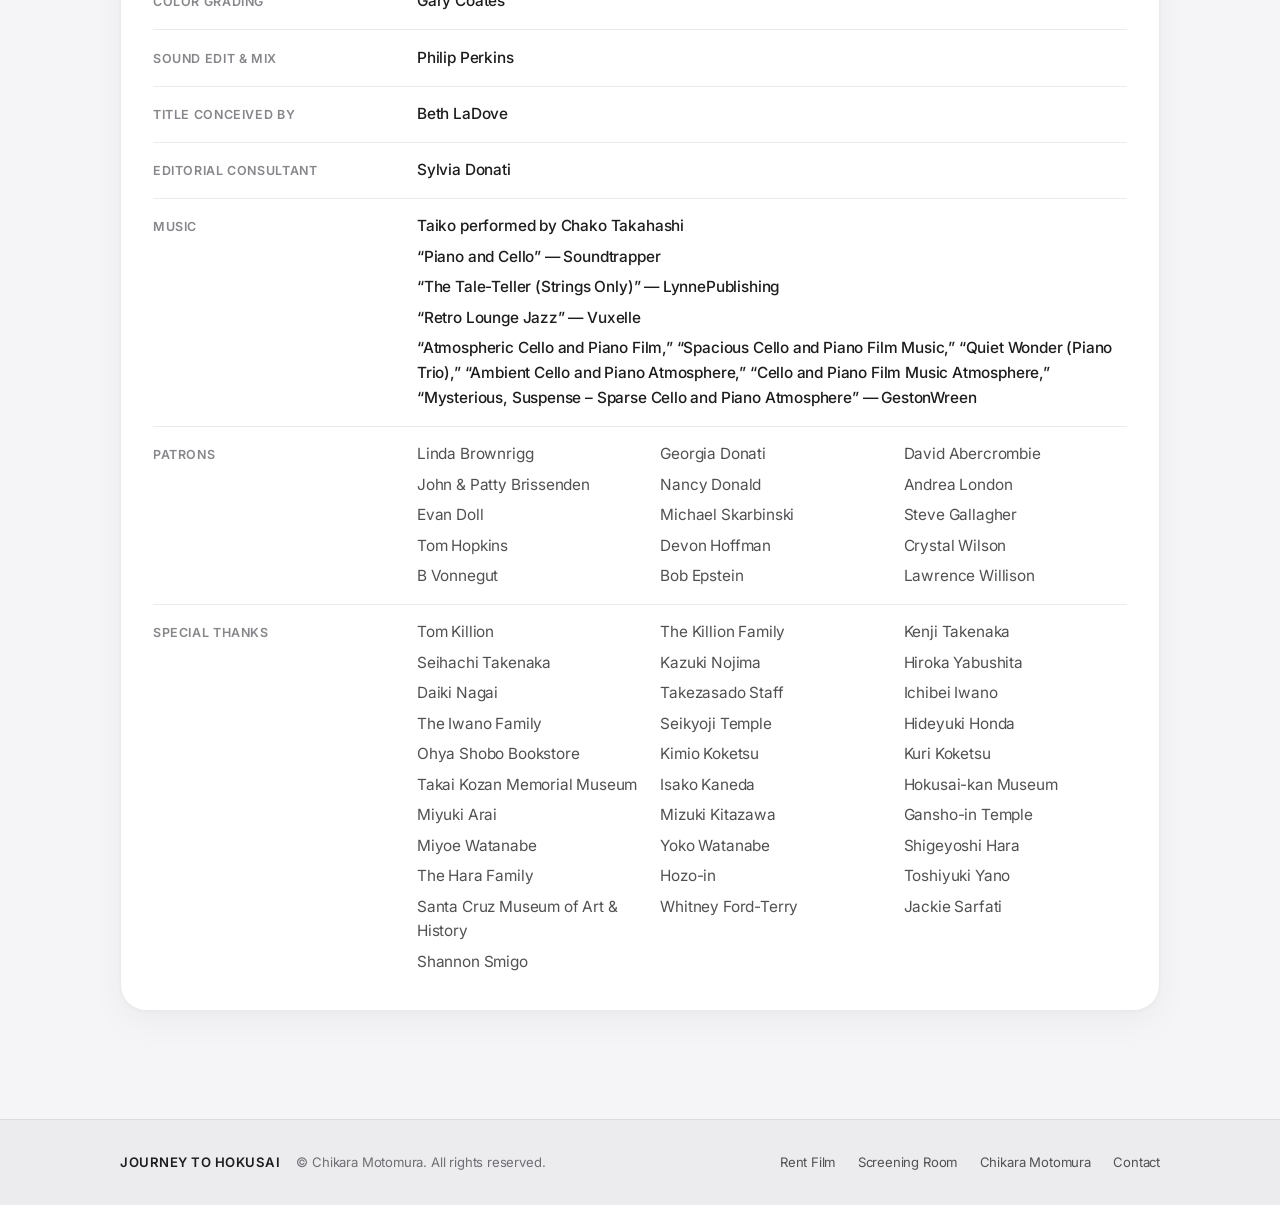
==== commit 3bf791e2: "Update English caption for fresh-print still" ====
--- a/index.html
+++ b/index.html
@@ -31,7 +31,7 @@
   <link rel="preconnect" href="https://fonts.gstatic.com" crossorigin>
   <link href="https://fonts.googleapis.com/css2?family=Inter:wght@300;400;500;600;700&family=Noto+Sans+JP:wght@400;500;600;700&family=Shippori+Mincho:wght@400;500;600&display=swap" rel="stylesheet">
 
-  <link rel="stylesheet" href="styles.css?v=20261127f">
+  <link rel="stylesheet" href="styles.css?v=20261127g">
 </head>
 <body id="top">
   <a class="skip-link" href="#watch" data-i18n="skip">Skip to rental pass</a>
@@ -360,7 +360,7 @@
           <button type="button" class="still-trigger" data-still-index="4">
             <img src="assets/stills/fresh-print.jpg" alt="Tom Killion carefully placing a hand-printed sheet onto the woodblock" data-i18n-alt="stills.s5Alt" loading="lazy" width="1920" height="1012">
           </button>
-          <figcaption class="still-caption" data-i18n="stills.s5Cap">Tom carefully places a hand-printed impression to the block</figcaption>
+          <figcaption class="still-caption" data-i18n="stills.s5Cap">Tom carefully lays the hand-printed paper onto the block</figcaption>
         </figure>
       </div>
     </section>
@@ -560,7 +560,7 @@
     </div>
   </footer>
 
-  <script src="config.js?v=20261127f"></script>
-  <script src="site.js?v=20261127f"></script>
+  <script src="config.js?v=20261127g"></script>
+  <script src="site.js?v=20261127g"></script>
 </body>
 </html>
